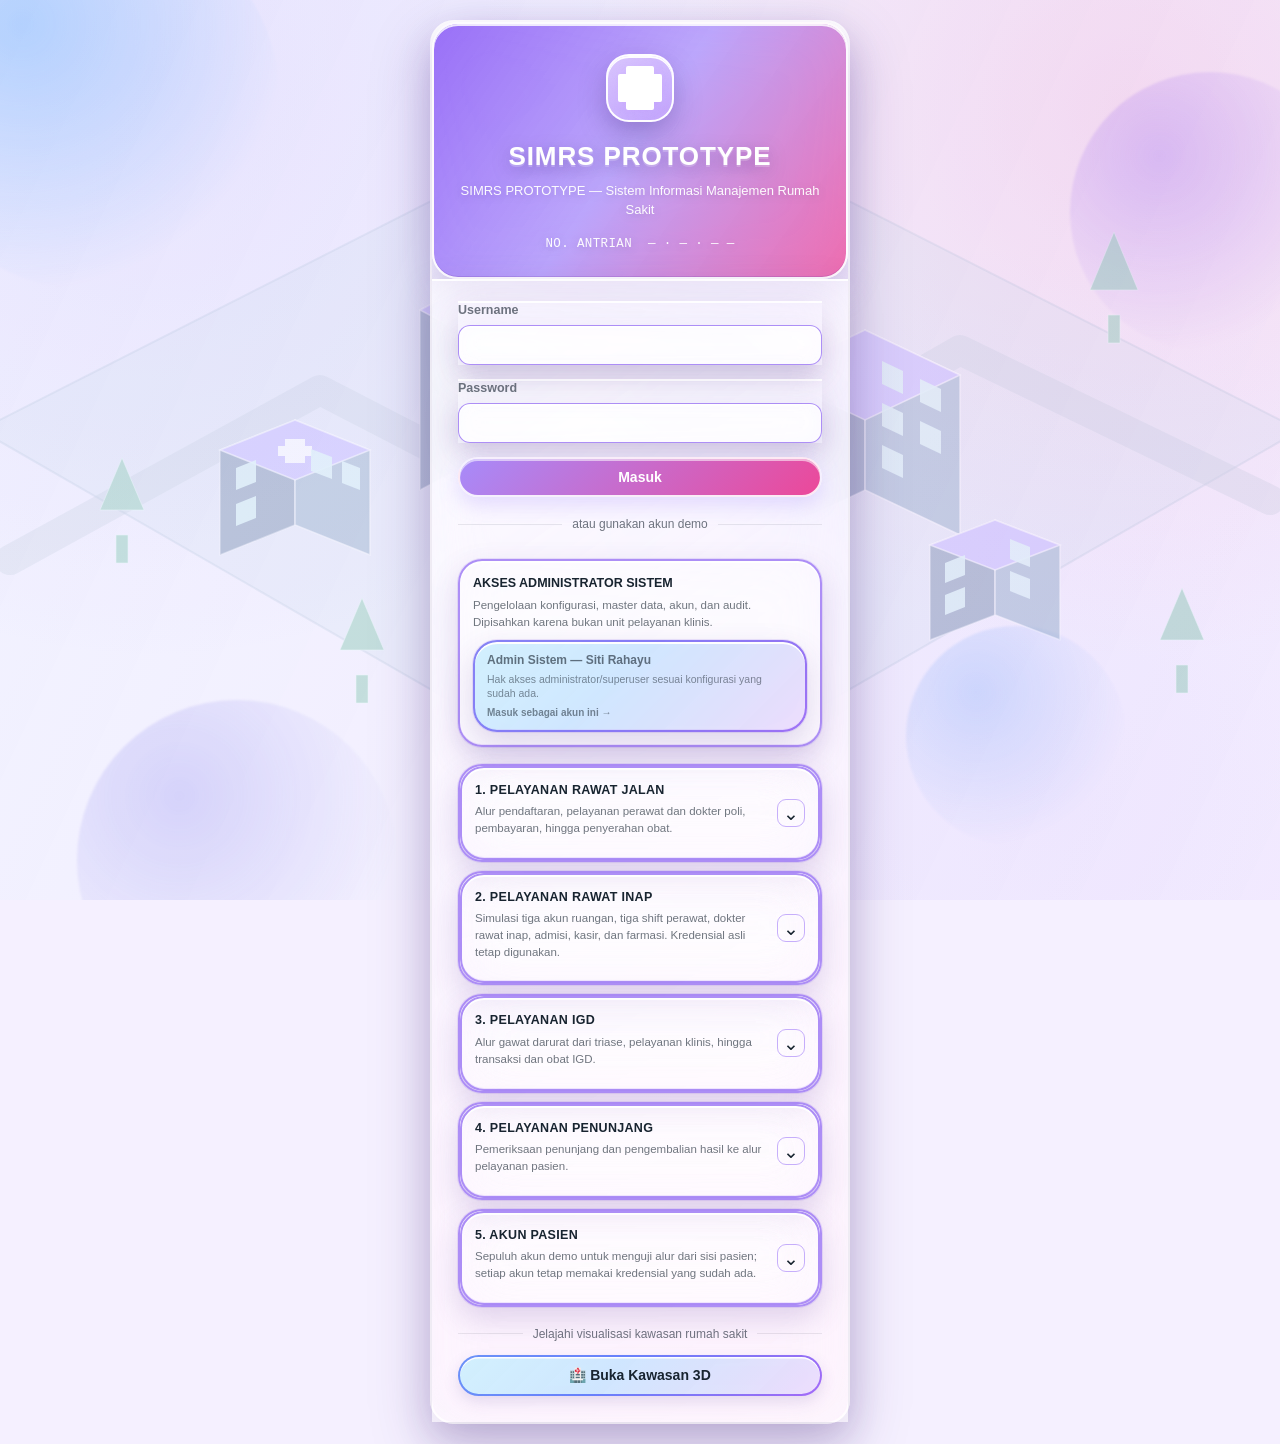
==== index.html @ 67df03e8 "Add files via upload" ====
<!DOCTYPE html>
<html lang="id">
<head>
<meta charset="UTF-8">
<meta name="viewport" content="width=device-width, initial-scale=1.0, maximum-scale=1">
<title>SIMRS PROTOTYPE</title>
<meta name="description" content="Prototype sistem informasi manajemen rumah sakit terintegrasi: pendaftaran, poli, laboratorium, farmasi, kasir, dan rekam medis dalam satu alur.">
<meta name="theme-color" content="#8B5CF6">
<meta name="application-version" content="v16.5.19">
<meta name="apple-mobile-web-app-capable" content="yes">
<meta name="apple-mobile-web-app-status-bar-style" content="default">
<meta name="apple-mobile-web-app-title" content="SIMRS PROTOTYPE">
<link rel="manifest" href="manifest.json">
<link rel="icon" href="icon-192.png?v=16.5.19" type="image/png">
<link rel="apple-touch-icon" href="apple-touch-icon.png?v=16.5.19">
<link rel="stylesheet" href="style.css?v=16.5.19">
</head>
<body>
<div class="bg-bubbles" aria-hidden="true">
  <div class="bubble bubble-1"></div>
  <div class="bubble bubble-2"></div>
  <div class="bubble bubble-3"></div>
  <div class="bubble bubble-4"></div>
  <div class="bubble bubble-5"></div>
</div>
<div id="offline-banner" class="offline-banner hidden">Anda sedang offline — data tetap tersimpan di perangkat ini dan akan terlihat kembali saat koneksi pulih.</div>
<!-- PENCARIAN KODE: KAWASAN 3D LATAR GLOBAL — bentuk konseptual, dekoratif, non-interaktif -->
<div id="simrs-campus-backdrop" aria-hidden="true">
<svg viewBox="0 0 1440 900" preserveAspectRatio="xMidYMid slice" xmlns="http://www.w3.org/2000/svg">
 <defs><linearGradient id="campusGlass" x1="0" y1="0" x2="1" y2="1"><stop stop-color="#d8f4ff"/><stop offset="1" stop-color="#a99aff"/></linearGradient></defs>
 <path class="campus-ground" d="M720 95 1380 430 720 810 60 430Z"/>
 <path class="campus-road" d="M90 560 400 390 700 545 1040 350 1350 500 M710 795 710 545 710 260"/>
 <!-- Gedung utama -->
 <g transform="translate(500 220)"><path class="campus-side" d="M0 90 170 0 170 180 0 270Z"/><path class="campus-front" d="M170 0 340 90 340 270 170 180Z"/><path class="campus-roof" d="M0 90 170 0 340 90 170 180Z"/><path fill="url(#campusGlass)" d="M145 55 195 28 240 52 190 80Z"/><path class="campus-window" d="M30 115 65 96 65 125 30 145ZM85 85 120 66 120 96 85 115ZM30 165 65 145 65 175 30 195ZM85 135 120 115 120 145 85 165Z"/><path class="campus-window" d="M205 40 235 56 235 85 205 69ZM260 70 290 86 290 115 260 99ZM205 95 235 111 235 140 205 124ZM260 125 290 141 290 170 260 154Z"/></g>
 <!-- Gedung rawat inap -->
 <g transform="translate(850 330)"><path class="campus-side" d="M0 45 95 0 95 160 0 205Z"/><path class="campus-front" d="M95 0 190 45 190 205 95 160Z"/><path class="campus-roof" d="M0 45 95 0 190 45 95 90Z"/><path class="campus-window" d="M20 58 42 47 42 70 20 81ZM20 100 42 89 42 112 20 123ZM20 142 42 131 42 154 20 165ZM112 31 133 41 133 64 112 54ZM150 49 171 59 171 82 150 72ZM112 73 133 83 133 106 112 96ZM150 91 171 101 171 124 150 114ZM112 115 133 125 133 148 112 138Z"/></g>
 <!-- Gedung IGD -->
 <g transform="translate(300 420)"><path class="campus-side" d="M0 30 75 0 75 105 0 135Z"/><path class="campus-front" d="M75 0 150 30 150 135 75 105Z"/><path class="campus-roof" d="M0 30 75 0 150 30 75 60Z"/><path fill="#fff" d="M65 19h20v24H65z M58 26h34v10H58z"/><path class="campus-window" d="M16 48 36 40 36 62 16 70ZM16 84 36 76 36 98 16 106ZM91 29 112 37 112 59 91 51ZM122 41 140 48 140 70 122 63Z"/></g>
 <!-- Klinik, penunjang dan pepohonan -->
 <g transform="translate(1010 520)"><path class="campus-side" d="M0 25 65 0 65 95 0 120Z"/><path class="campus-front" d="M65 0 130 25 130 120 65 95Z"/><path class="campus-roof" d="M0 25 65 0 130 25 65 50Z"/><path class="campus-window" d="M15 43 35 35 35 55 15 63ZM15 75 35 67 35 87 15 95ZM80 19 100 27 100 47 80 39ZM80 51 100 59 100 79 80 71Z"/></g>
 <g class="campus-tree"><path d="M180 510l22-52 22 52z M196 535h12v28h-12z M1170 290l24-58 24 58z M1188 315h12v28h-12z M420 650l22-52 22 52z M436 675h12v28h-12z M1240 640l22-52 22 52z M1256 665h12v28h-12z"/></g>
</svg></div>

<div id="app"></div>
<div id="modal-root"></div>
<div id="toast-root" class="toast-container"></div>
<div id="print-area" class="print-only"></div>
<script src="qrcode.lib.js"></script>
<script src="theme-system.js?v=16.5.19"></script>
<script src="modules/rawat-inap/core.js?v=16.5.19"></script>
<script src="modules/01-core-store-master.js?v=16.5.19"></script>
<script src="modules/02-navigation-auth-shell.js?v=16.5.19"></script>
<script src="modules/03-patient-app.js?v=16.5.19"></script>
<script src="modules/04-registration-booking.js?v=16.5.19"></script>
<script src="modules/05-outpatient.js?v=16.5.19"></script>
<script src="modules/06-diagnostics-pharmacy-cashier.js?v=16.5.19"></script>
<script src="modules/07-inpatient-medical-records.js?v=16.5.19"></script>
<script src="modules/08-queue-igd-bootstrap.js?v=16.5.19"></script>
<script>
/* PANDUAN PREVIEW LOKAL: browser sering memblokir file JavaScript eksternal dari file://.
   Jika bundle modular tidak berjalan, tampilkan petunjuk, bukan halaman kosong. */
window.addEventListener('load', function () {
  var app = document.getElementById('app');
  if (app && !app.innerHTML.trim()) {
    app.innerHTML = '<main style="max-width:640px;margin:32px auto;padding:24px;border-radius:18px;background:#fff;color:#172033;font:15px/1.6 system-ui,sans-serif;box-shadow:0 12px 40px #14213d22"><h2>SIMRS PROTOTYPE</h2><p>Browser tidak menjalankan modul JavaScript eksternal dari lokasi file lokal ini.</p><p><strong>Untuk uji cepat di Android:</strong> buka <code>preview-local.html</code> dari ZIP ini.</p><p>Untuk penggunaan modular normal, jalankan aplikasi melalui server lokal (localhost) atau hosting HTTPS.</p></main>';
  }
});
</script>
</body>
</html>
---- style.css ----
:root{
  --ink:#182430; --ink-soft:rgba(24,36,48,.62); --ink-faint:rgba(24,36,48,.14); --ink-hair:rgba(24,36,48,.09);
  --paper:#F4F7FF; --panel:#FFFFFF;
  --accent:#168BFF; --accent-2:#7C3AED;
  --clinical:#2563EB; --clinical-dark:#1D4ED8; --clinical-tint:rgba(59,130,246,.15);
  --amber:#B8722A; --amber-tint:rgba(184,114,42,.17);
  --brick:#9A3324; --brick-tint:rgba(154,51,36,.15);
  --sage:#4C7A57; --sage-tint:rgba(76,122,87,.17);
  --slate:#3A5A78; --slate-tint:rgba(58,90,120,.15);
  --plum:#6B4C6B; --plum-tint:rgba(107,76,107,.15);
  --radius-xl:28px; --radius-lg:22px; --radius:16px; --radius-sm:12px; --radius-pill:999px;
  --font-ui:'SamsungOne','SamsungOne-Regular',-apple-system,BlinkMacSystemFont,"Segoe UI",Roboto,Helvetica,Arial,sans-serif;
  --font-mono:ui-monospace,"SF Mono","Cascadia Code","Roboto Mono",Consolas,monospace;
  --sidebar-w:252px;
  --glass-bg:rgba(255,255,255,.52); --glass-bg-strong:rgba(255,255,255,.74);
  --glass-border:rgba(255,255,255,.86); --glass-border-soft:rgba(74,139,255,.22);
  --glass-blur:24px;
  --shadow-float:0 10px 34px rgba(20,32,44,.14), inset 0 1px 0 rgba(255,255,255,.55);
  --shadow-pop:0 16px 44px rgba(20,32,44,.20), inset 0 1px 0 rgba(255,255,255,.6);
}
*,*::before,*::after{box-sizing:border-box}
html,body{height:100%}
body{isolation:isolate}
body{
  margin:0;font-family:var(--font-ui);color:var(--ink);font-size:15px;line-height:1.5;-webkit-font-smoothing:antialiased;
  background-color:var(--paper);
  background-image:
    radial-gradient(circle at 12% 8%, rgba(22,139,255,.24), transparent 42%),
    radial-gradient(circle at 88% 12%, rgba(124,58,237,.19), transparent 40%),
    radial-gradient(circle at 82% 88%, rgba(139,92,246,.12), transparent 42%),
    radial-gradient(circle at 8% 92%, rgba(59,130,246,.14), transparent 42%),
    linear-gradient(160deg, #EEF5FF 0%, #F5F7FC 55%, #F6F1FC 100%);
  background-attachment:fixed;background-size:cover;
}
/* =====================================================================
   PENCARIAN KODE: KAWASAN 3D LATAR GLOBAL
   Ilustrasi isometrik ringan sebagai identitas visual di login dan aplikasi.
   Murni dekoratif: tidak mengubah state, data, navigasi, atau autentikasi.
   ===================================================================== */
#simrs-campus-backdrop{position:fixed;inset:0;z-index:0;pointer-events:none;overflow:hidden;opacity:.18;}
#simrs-campus-backdrop svg{width:100%;height:100%;display:block;}
#simrs-campus-backdrop .campus-ground{fill:#a9c8db;fill-opacity:.35;stroke:#7c9cb8;stroke-opacity:.38;stroke-width:2}
#simrs-campus-backdrop .campus-road{fill:none;stroke:#8ba3b8;stroke-width:30;stroke-linecap:round;stroke-linejoin:round;stroke-opacity:.36}
#simrs-campus-backdrop .campus-roof{fill:#a99aff;stroke:#fff;stroke-opacity:.65;stroke-width:1.5}
#simrs-campus-backdrop .campus-front{fill:#6e91b5;stroke:#fff;stroke-opacity:.65;stroke-width:1.5}
#simrs-campus-backdrop .campus-side{fill:#496a91;stroke:#fff;stroke-opacity:.45;stroke-width:1.5}
#simrs-campus-backdrop .campus-window{fill:#c7f5f3;fill-opacity:.9}
#simrs-campus-backdrop .campus-tree{fill:#68b99a;stroke:#e1fff2;stroke-opacity:.55}
.login-wrap{position:relative;isolation:isolate;z-index:1;}
#app{position:relative;z-index:1}
body:has(.login-wrap) #simrs-campus-backdrop{opacity:.48}
.login-wrap::before{content:"";position:fixed;inset:0;z-index:-1;pointer-events:none;background:linear-gradient(115deg,rgba(233,244,255,.34),rgba(246,235,255,.26));}
@media(prefers-reduced-motion:reduce){#simrs-campus-backdrop *{animation:none!important;transition:none!important}}
@media(max-width:600px){#simrs-campus-backdrop{opacity:.13}}

/* ---------- bubble kaca mengambang (dekoratif, lapisan paling belakang) ---------- */
.bg-bubbles{position:fixed;inset:0;overflow:hidden;z-index:-1;pointer-events:none}
.bubble{position:absolute;border-radius:50%;filter:blur(1px);will-change:transform}
.bubble-1{width:380px;height:380px;left:-100px;top:-90px;
  background:radial-gradient(circle at 32% 30%, rgba(22,139,255,.38), rgba(22,139,255,0) 72%);
  animation:floatBubble 22s ease-in-out infinite}
.bubble-2{width:280px;height:280px;right:-70px;top:8%;
  background:radial-gradient(circle at 32% 30%, rgba(184,114,42,.42), rgba(184,114,42,0) 72%);
  animation:floatBubble 27s ease-in-out infinite;animation-delay:-4s}
.bubble-3{width:320px;height:320px;left:6%;bottom:-120px;
  background:radial-gradient(circle at 32% 30%, rgba(58,90,120,.4), rgba(58,90,120,0) 72%);
  animation:floatBubble 20s ease-in-out infinite;animation-delay:-11s}
.bubble-4{width:220px;height:220px;right:12%;bottom:6%;
  background:radial-gradient(circle at 32% 30%, rgba(124,58,237,.24), rgba(124,58,237,0) 72%);
  animation:floatBubble 25s ease-in-out infinite;animation-delay:-16s}
.bubble-5{width:190px;height:190px;left:48%;top:36%;
  background:radial-gradient(circle at 32% 30%, rgba(107,76,107,.32), rgba(107,76,107,0) 72%);
  animation:floatBubble 30s ease-in-out infinite;animation-delay:-7s}
@keyframes floatBubble{
  0%,100%{transform:translate(0,0) scale(1)}
  33%{transform:translate(22px,-26px) scale(1.06)}
  66%{transform:translate(-16px,18px) scale(.96)}
}
@media (prefers-reduced-motion: reduce){ .bubble{animation:none} }
@media (max-width:600px){
  .bubble-1{width:260px;height:260px} .bubble-2{width:190px;height:190px}
  .bubble-3{width:220px;height:220px} .bubble-4{width:150px;height:150px} .bubble-5{width:130px;height:130px}
}
.hidden{display:none !important}
h1,h2,h3{margin:0;font-weight:800;letter-spacing:-.02em}
h1{font-size:20px} h2{font-size:16.5px;font-weight:700} h3{font-size:14px;font-weight:700}
p{margin:0 0 8px}
a{color:var(--accent);text-decoration:none}
button{font-family:inherit}
::selection{background:var(--clinical-tint)}
.mono{font-family:var(--font-mono)}
.hint{font-size:12px;color:var(--ink-soft);margin-top:4px}

/* ---------- glass helper (used by panels, sidebar, topbar, sheets…) ---------- */
.panel,.sidebar,.topbar,.stat,.queue-board-item,.login-panel,.modal,.bottom-tabbar,.bottom-sheet,.ticket,.queue-list-item{
  background:var(--glass-bg);
  -webkit-backdrop-filter:blur(var(--glass-blur)) saturate(170%);
  backdrop-filter:blur(var(--glass-blur)) saturate(170%);
  border:1px solid var(--glass-border);
}

/* ---------- buttons ---------- */
.btn{display:inline-flex;align-items:center;justify-content:center;gap:7px;border-radius:var(--radius-pill);border:1px solid transparent;
  padding:10px 18px;font-size:14px;font-weight:700;cursor:pointer;transition:transform .1s,background .12s,border-color .12s;white-space:nowrap;line-height:1.2}
.btn:active{transform:scale(.97)}
.btn-primary{background:var(--accent);color:#fff;box-shadow:0 4px 14px rgba(14,92,86,.32),inset 0 1px 0 rgba(255,255,255,.35)}
.btn-primary:hover{background:var(--clinical-dark)}
.btn-outline{background:var(--glass-bg);backdrop-filter:blur(14px);-webkit-backdrop-filter:blur(14px);border-color:var(--glass-border);color:var(--ink);box-shadow:inset 0 1px 0 rgba(255,255,255,.4)}
.btn-outline:hover{border-color:rgba(14,92,86,.4)}
.btn-ghost{background:transparent;color:var(--ink-soft);border:none}
.btn-ghost:hover{background:rgba(24,36,48,.06);color:var(--ink)}
.btn-danger{background:var(--brick);color:#fff;box-shadow:0 4px 14px rgba(154,51,36,.3),inset 0 1px 0 rgba(255,255,255,.3)}
.btn-danger:hover{background:#7d2a1d}
.btn-success{background:var(--sage);color:#fff;box-shadow:0 4px 14px rgba(76,122,87,.3),inset 0 1px 0 rgba(255,255,255,.3)}
.btn-success:hover{background:#3d6547}
.btn-sm{padding:7px 13px;font-size:13px}
.btn-block{width:100%}
.btn[disabled]{opacity:.45;cursor:not-allowed}
.btn-icon{width:36px;height:36px;padding:0;flex:none;border-radius:50%}

/* ---------- forms ---------- */
.field{margin-bottom:14px}
.field label{display:block;font-size:12.5px;font-weight:700;color:var(--ink-soft);margin-bottom:5px}
input,select,textarea{
  width:100%;padding:11px 13px;border:1px solid var(--glass-border-soft);border-radius:var(--radius-sm);
  background:rgba(255,255,255,.72);backdrop-filter:blur(10px);-webkit-backdrop-filter:blur(10px);
  color:var(--ink);font-size:14.5px;font-family:inherit}
input:focus,select:focus,textarea:focus{outline:2px solid var(--accent);outline-offset:1px;border-color:var(--accent);background:rgba(255,255,255,.92)}
textarea{resize:vertical;min-height:64px}
.field-row{display:grid;grid-template-columns:1fr 1fr;gap:12px}
.field-row3{display:grid;grid-template-columns:1fr 1fr 1fr;gap:12px}
.checkbox-row{display:flex;align-items:center;gap:8px;font-size:14px}
.checkbox-row input{width:17px;height:17px;flex:none}
@media(max-width:600px){.field-row,.field-row3{grid-template-columns:1fr}}

/* ---------- app shell ---------- */
.app-shell{display:flex;min-height:100vh}
.sidebar{width:var(--sidebar-w);flex:none;color:var(--ink);display:flex;flex-direction:column;position:fixed;top:14px;left:14px;bottom:14px;z-index:40;
  border-radius:var(--radius-xl);box-shadow:var(--shadow-float);overflow:hidden}
.brand{display:flex;align-items:center;gap:10px;padding:18px 16px;border-bottom:1px solid var(--ink-hair)}
.brand-mark{width:34px;height:34px;border-radius:11px;background:linear-gradient(150deg,var(--accent),var(--accent-2));position:relative;flex:none;box-shadow:inset 0 1px 0 rgba(255,255,255,.5),0 3px 8px rgba(14,92,86,.35)}
.brand-mark::before,.brand-mark::after{content:"";position:absolute;background:#fff;border-radius:2px}
.brand-mark::before{left:15px;right:15px;top:8px;bottom:8px}
.brand-mark::after{top:15px;bottom:15px;left:8px;right:8px}
.brand-text .t1{font-size:14px;font-weight:800;line-height:1.15;color:var(--ink)}
.brand-text .t2{font-size:11px;color:var(--ink-soft)}
.nav{flex:1;overflow-y:auto;padding:10px 10px}
.nav-item{display:flex;align-items:center;gap:11px;padding:11px 13px;border-radius:var(--radius-pill);color:var(--ink-soft);
  font-size:14px;font-weight:700;cursor:pointer;margin-bottom:3px;border:none;background:none;width:100%;text-align:left}
.nav-item .ic{width:20px;text-align:center;flex:none;font-size:16px}
.nav-item:hover{background:rgba(24,36,48,.06);color:var(--ink)}
.nav-item.active{background:var(--accent);color:#fff;box-shadow:0 4px 14px rgba(14,92,86,.35),inset 0 1px 0 rgba(255,255,255,.3)}
.sidebar-user{padding:14px 16px;border-top:1px solid var(--ink-hair)}
.sidebar-user .name{font-size:13.5px;font-weight:800;color:var(--ink)}
.sidebar-user .role{font-size:11.5px;color:var(--ink-soft);margin-bottom:10px}

.main-area{flex:1;margin-left:calc(var(--sidebar-w) + 28px);display:flex;flex-direction:column;min-width:0;padding-right:14px}
.topbar{display:flex;align-items:center;justify-content:space-between;gap:12px;padding:14px 20px;margin:14px 0 18px;
  border-radius:var(--radius-xl);box-shadow:var(--shadow-float);position:sticky;top:14px;z-index:20}
.topbar-right{display:flex;align-items:center;gap:10px}
.avatar-btn{width:38px;height:38px;border-radius:50%;background:linear-gradient(150deg,var(--accent),var(--accent-2));color:#fff;
  border:1px solid rgba(255,255,255,.5);font-weight:800;font-size:15px;cursor:pointer;box-shadow:0 4px 12px rgba(14,92,86,.3),inset 0 1px 0 rgba(255,255,255,.4)}
.content{padding:0 6px 32px;flex:1}
.page-head{display:flex;align-items:flex-start;justify-content:space-between;gap:12px;margin-bottom:18px;flex-wrap:wrap}

/* ---------- panels / tables ---------- */
.panel{border-radius:var(--radius-xl);margin-bottom:18px;box-shadow:var(--shadow-float)}
.panel-head{display:flex;align-items:center;justify-content:space-between;gap:10px;padding:15px 18px;border-bottom:1px solid var(--ink-hair);flex-wrap:wrap}
.panel-head h2{display:flex;align-items:center;gap:8px}
.panel-body{padding:18px}
.grid{display:grid;gap:14px}
.grid-4{grid-template-columns:repeat(4,1fr)}
.grid-3{grid-template-columns:repeat(3,1fr)}
.grid-2{grid-template-columns:repeat(2,1fr)}
@media(max-width:960px){.grid-4{grid-template-columns:repeat(2,1fr)}.grid-3{grid-template-columns:repeat(2,1fr)}}
@media(max-width:600px){.grid-4,.grid-3,.grid-2{grid-template-columns:1fr}}

.stat{border-radius:var(--radius-lg);padding:16px 17px;box-shadow:var(--shadow-float)}
.stat .lbl{font-size:12.5px;color:var(--ink-soft);font-weight:700;margin-bottom:6px}
.stat .val{font-family:var(--font-mono);font-size:27px;font-weight:700;letter-spacing:-.02em}
.stat .sub{font-size:12px;color:var(--ink-soft);margin-top:3px}

.table-wrap{overflow-x:auto}
table{width:100%;border-collapse:collapse;font-size:14px}
th{text-align:left;font-size:11.5px;color:var(--ink-soft);font-weight:800;padding:10px 12px;border-bottom:1px solid var(--ink-faint);white-space:nowrap}
td{padding:12px;border-bottom:1px solid var(--ink-hair);vertical-align:middle}
tr:last-child td{border-bottom:none}
.tr-click{cursor:pointer}
.tr-click:hover{background:rgba(14,92,86,.08)}

/* ---------- badges / tags ---------- */
.badge{display:inline-flex;align-items:center;gap:5px;padding:5px 12px;border-radius:var(--radius-pill);font-size:12px;font-weight:800;white-space:nowrap;border:1px solid rgba(255,255,255,.5)}
.badge::before{content:"";width:6px;height:6px;border-radius:50%;background:currentColor}
.badge-amber{background:var(--amber-tint);color:var(--amber)}
.badge-clinical{background:var(--clinical-tint);color:var(--clinical)}
.badge-brick{background:var(--brick-tint);color:var(--brick)}
.badge-sage{background:var(--sage-tint);color:var(--sage)}
.badge-slate{background:var(--slate-tint);color:var(--slate)}
.badge-plum{background:var(--plum-tint);color:var(--plum)}
.poli-tag{display:inline-flex;align-items:center;gap:6px;font-size:13px;font-weight:700}
.poli-dot{width:8px;height:8px;border-radius:50%;flex:none}

/* ---------- tabs ---------- */
.tabs{display:flex;gap:4px;margin-bottom:16px;overflow-x:auto;background:var(--glass-bg);backdrop-filter:blur(var(--glass-blur));-webkit-backdrop-filter:blur(var(--glass-blur));
  border:1px solid var(--glass-border);border-radius:var(--radius-pill);padding:5px;box-shadow:var(--shadow-float);width:fit-content;max-width:100%}
.tab{padding:9px 16px;font-size:13.5px;font-weight:700;color:var(--ink-soft);background:none;border:none;cursor:pointer;white-space:nowrap;border-radius:var(--radius-pill)}
.tab.active{color:#fff;background:var(--accent);box-shadow:0 3px 10px rgba(14,92,86,.3)}

/* ---------- queue ticket / hero numbers ---------- */
.ticket{background:linear-gradient(150deg,var(--clinical-dark),var(--accent));color:#fff;border-radius:var(--radius-xl);padding:26px;text-align:center;
  box-shadow:var(--shadow-pop);border:1px solid rgba(255,255,255,.25)}
.ticket .lbl{font-size:12.5px;color:rgba(255,255,255,.7);font-weight:700;margin-bottom:8px;letter-spacing:.02em}
.ticket .num{font-family:var(--font-mono);font-size:54px;font-weight:700;letter-spacing:.02em;line-height:1}
.ticket .meta{margin-top:10px;font-size:13.5px;color:rgba(255,255,255,.88)}
.queue-board-item{border-radius:var(--radius-lg);padding:16px;box-shadow:var(--shadow-float)}
.queue-board-item .num{font-family:var(--font-mono);font-size:36px;font-weight:700}
.queue-board-item.calling{border-color:rgba(184,114,42,.5);background:var(--amber-tint)}

/* ---------- alerts / empty ---------- */
.alert{display:flex;gap:10px;padding:13px 15px;border-radius:var(--radius);font-size:13.5px;margin-bottom:14px;border:1px solid transparent}
.alert-info{background:var(--slate-tint);color:var(--slate);border-color:rgba(58,90,120,.25)}
.alert-warning{background:var(--amber-tint);color:var(--amber);border-color:rgba(184,114,42,.3)}
.alert-danger{background:var(--brick-tint);color:var(--brick);border-color:rgba(154,51,36,.3)}
.empty{text-align:center;padding:38px 20px;color:var(--ink-soft)}
.empty .big{font-size:28px;margin-bottom:8px}
.allergy-flag{display:inline-flex;align-items:center;gap:6px;background:var(--brick-tint);color:var(--brick);padding:7px 13px;border-radius:var(--radius-pill);font-size:13px;font-weight:800;margin-bottom:12px;border:1px solid rgba(154,51,36,.2)}

/* ---------- search ---------- */
.search-row{display:flex;gap:10px;margin-bottom:14px}
.search-row input{flex:1}

/* ---------- modal / bottom sheet / toast ---------- */
.modal-overlay{position:fixed;inset:0;background:rgba(15,20,25,.4);display:flex;align-items:center;justify-content:center;z-index:100;padding:16px}
.modal{border-radius:var(--radius-xl);max-width:520px;width:100%;max-height:88vh;overflow-y:auto;box-shadow:var(--shadow-pop)}
.modal-head{display:flex;align-items:center;justify-content:space-between;padding:17px 19px;border-bottom:1px solid var(--ink-hair)}
.modal-body{padding:19px}

.sheet-overlay{position:fixed;inset:0;background:rgba(15,20,25,.38);z-index:100;display:flex;align-items:flex-end;justify-content:center}
.bottom-sheet{background:var(--glass-bg-strong);width:100%;max-width:480px;border-radius:26px 26px 0 0;padding:10px 16px 26px;box-shadow:0 -14px 40px rgba(20,32,44,.22),inset 0 1px 0 rgba(255,255,255,.55);border-bottom:none}
.sheet-handle{width:36px;height:4px;background:var(--ink-faint);border-radius:99px;margin:6px auto 16px}
.sheet-item{display:flex;align-items:center;gap:13px;width:100%;text-align:left;padding:14px 12px;border:none;background:none;font-size:15px;font-weight:700;color:var(--ink);border-radius:16px}
.sheet-item .ic{width:22px;text-align:center;font-size:17px}
.sheet-item:active,.sheet-item:hover{background:rgba(14,92,86,.08)}

.toast-container{position:fixed;bottom:100px;right:18px;z-index:200;display:flex;flex-direction:column;gap:8px}
.toast{background:rgba(24,36,48,.9);backdrop-filter:blur(16px);-webkit-backdrop-filter:blur(16px);color:#fff;padding:12px 18px;border-radius:var(--radius-pill);font-size:13.5px;box-shadow:0 8px 24px rgba(0,0,0,.25);animation:toastin .15s ease-out;max-width:320px}
.toast.success{background:rgba(76,122,87,.92)}
.toast.danger{background:rgba(154,51,36,.92)}
.toast.warning{background:rgba(184,114,42,.92)}
@keyframes toastin{from{opacity:0;transform:translateY(6px)}to{opacity:1;transform:translateY(0)}}

/* ---------- login ---------- */
.login-wrap{min-height:100vh;display:flex;align-items:center;justify-content:center;padding:20px}
.login-panel{border-radius:var(--radius-xl);max-width:420px;width:100%;overflow:hidden;box-shadow:var(--shadow-pop)}
.login-hero{background:linear-gradient(150deg,var(--accent),var(--clinical-dark));color:#fff;padding:28px 26px 22px;border-bottom:1px solid rgba(255,255,255,.2)}
.login-emblem{width:42px;height:42px;border-radius:13px;background:rgba(255,255,255,.18);border:1px solid rgba(255,255,255,.4);position:relative;margin-bottom:14px;backdrop-filter:blur(6px)}
.login-emblem::before,.login-emblem::after{content:"";position:absolute;background:#fff;border-radius:2px}
.login-emblem::before{left:18px;right:18px;top:10px;bottom:10px}
.login-emblem::after{top:18px;bottom:18px;left:10px;right:10px}
.login-hero h1{font-size:19px}
.login-hero .sub{font-size:13px;color:rgba(255,255,255,.78);margin-top:3px}
.login-hero .ticket-hint{font-family:var(--font-mono);font-size:12.5px;color:rgba(255,255,255,.55);margin-top:18px;letter-spacing:.03em}
.login-body{padding:22px 26px 26px}
.login-divider{display:flex;align-items:center;gap:10px;margin:18px 0 12px;color:var(--ink-soft);font-size:12px}
.login-divider::before,.login-divider::after{content:"";flex:1;height:1px;background:var(--ink-hair)}
.chip-row{display:flex;flex-wrap:wrap;gap:7px}
.chip{border:1px solid var(--glass-border-soft);background:rgba(255,255,255,.55);backdrop-filter:blur(10px);-webkit-backdrop-filter:blur(10px);border-radius:var(--radius-pill);padding:7px 14px;font-size:12.5px;font-weight:700;cursor:pointer;color:var(--ink-soft)}
.chip:hover{border-color:var(--accent);color:var(--accent)}
.login-error{background:var(--brick-tint);color:var(--brick);padding:10px 13px;border-radius:var(--radius);font-size:13px;margin-bottom:14px;border:1px solid rgba(154,51,36,.25)}

/* ---------- offline banner / patient history ---------- */
.offline-banner{background:var(--amber);color:#fff;text-align:center;font-size:13px;font-weight:700;padding:8px;position:sticky;top:0;z-index:50}
.history-item{border-left:3px solid var(--accent);padding:10px 0 10px 14px;margin-bottom:10px}
.history-item .when{font-size:12px;color:var(--ink-soft);font-family:var(--font-mono)}

/* ---------- split layout (poli / farmasi / kasir style pages) ---------- */
.split-2{display:grid;grid-template-columns:340px 1fr;align-items:start;gap:14px}
@media(max-width:880px){.split-2{grid-template-columns:1fr}}
.queue-list-item{display:flex;align-items:center;justify-content:space-between;gap:8px;padding:12px 13px;border-radius:var(--radius-lg);margin-bottom:9px;cursor:pointer;box-shadow:var(--shadow-float)}
.queue-list-item:hover{border-color:rgba(14,92,86,.4)}
.queue-list-item.active{border-color:var(--accent);background:var(--clinical-tint)}
.queue-list-item.urgent{border-color:var(--brick);background:var(--brick-tint)}
.queue-list-item .flag-btn{background:none;border:none;cursor:pointer;font-size:15px;padding:4px;flex:none;opacity:.55}
.queue-list-item .flag-btn.on{opacity:1}

/* ---------- Beranda: kartu aksi cepat ---------- */
.hello-bar{display:flex;align-items:center;justify-content:space-between;flex-wrap:wrap;gap:10px;margin-bottom:16px}
.hello-bar h1{font-size:19px}
.action-grid{display:grid;grid-template-columns:repeat(auto-fill,minmax(136px,1fr));gap:12px;margin-bottom:18px}
.action-card{display:flex;flex-direction:column;align-items:center;gap:8px;padding:20px 12px;border-radius:var(--radius-lg);
  cursor:pointer;text-align:center;box-shadow:var(--shadow-float);border:1px solid var(--glass-border);background:var(--glass-bg);
  -webkit-backdrop-filter:blur(var(--glass-blur));backdrop-filter:blur(var(--glass-blur))}
.action-card:active{transform:scale(.96)}
.action-card .ic{font-size:27px}
.action-card .lbl{font-size:13px;font-weight:800;color:var(--ink);line-height:1.25}
.queue-list-item .no{font-family:var(--font-mono);font-weight:700;font-size:15px}
.queue-list-item .nm{font-size:12.5px;color:var(--ink-soft)}
.resep-row{display:grid;grid-template-columns:1fr 70px 1fr auto;gap:8px;margin-bottom:8px;align-items:center}
@media(max-width:600px){.resep-row{grid-template-columns:1fr}}

/* ---------- bottom tab bar (mobile) ---------- */
.bottom-tabbar{display:none;position:fixed;left:50%;bottom:16px;transform:translateX(-50%);z-index:45;
  border-radius:var(--radius-pill);box-shadow:var(--shadow-pop);padding:6px;gap:2px;max-width:calc(100% - 24px)}
.tab-item{display:flex;flex-direction:column;align-items:center;justify-content:center;gap:2px;border:none;background:none;
  padding:9px 15px;border-radius:var(--radius-pill);color:var(--ink-soft);font-size:10.5px;font-weight:800;min-width:58px}
.tab-item .ic{font-size:18px;line-height:1}
.tab-item.active{background:var(--accent);color:#fff;box-shadow:0 4px 12px rgba(14,92,86,.35)}

/* ---------- kiosk / cek antrian ---------- */
.kiosk-grid{display:grid;grid-template-columns:repeat(auto-fill,minmax(220px,1fr));gap:14px}
body.kiosk-on .sidebar,body.kiosk-on .topbar,body.kiosk-on .bottom-tabbar{display:none}
body.kiosk-on .main-area{margin-left:0;padding-right:0}
body.kiosk-on .content{max-width:1100px;margin:0 auto;padding-top:32px}

/* ---------- responsive shell ---------- */
@media(max-width:880px){
  .sidebar{display:none}
  .main-area{margin-left:0;padding-right:0}
  .topbar{margin:14px}
  .content{padding:0 14px 116px}
  .bottom-tabbar{display:flex}
}
@media(max-width:600px){
  .ticket .num{font-size:42px}
}


/* ---------- tiket rawat jalan compact ---------- */
.ticket-modal-compact{padding:10px 16px 10px}
.ticket-modal-compact .patient-ticket{max-width:390px;margin:0 auto;padding:8px 10px 7px;border-radius:18px}
.ticket-modal-compact .patient-ticket strong{font-size:32px;margin:3px}
.ticket-modal-compact .patient-ticket b{font-size:13px;line-height:1.25}
.ticket-modal-compact .patient-ticket small{font-size:10.5px;line-height:1.35}
.ticket-doctor{margin-top:5px!important}
.ticket-arrival{max-width:300px;margin:5px auto 0;padding:5px 8px;border-radius:13px;background:rgba(58,90,120,.08);border:1px solid rgba(58,90,120,.16);text-align:center}
.ticket-arrival span{font-size:9.5px!important;font-weight:800;color:var(--ink-soft);text-transform:uppercase;letter-spacing:.06em}
.ticket-arrival strong{display:block;font:900 18px/1.05 var(--font-mono);margin:1px 0!important;color:var(--ink)}
.ticket-arrival small{display:block;margin-top:2px!important;color:var(--ink-soft)}
.ticket-qr{display:flex;justify-content:center;margin:4px auto 2px}
.ticket-qr svg{display:block;width:110px;height:110px;max-width:110px}
.ticket-code{display:block!important;font-size:10px!important;margin-top:2px!important}
.ticket-modal-compact .badge{display:inline-flex;margin-top:3px;font-size:9px}
.ticket-note{text-align:center;margin:4px auto 0;max-width:390px;font-size:11px;color:var(--ink-soft)}
.ticket-rule-hint{max-width:390px;margin:4px auto 0;padding:8px 10px;border-radius:12px;background:rgba(255,255,255,.35);border:1px solid var(--ink-hair);font-size:10px;line-height:1.4;color:var(--ink-soft);text-align:center}
.ticket-compact{max-width:420px;margin-left:auto;margin-right:auto;padding:16px!important}
.ticket-compact .num{font-size:44px}
.ticket-compact .ticket-arrival{background:rgba(255,255,255,.12);border-color:rgba(255,255,255,.22);color:#fff}
.ticket-compact .ticket-arrival span,.ticket-compact .ticket-arrival small{color:rgba(255,255,255,.72)}
.ticket-compact .ticket-arrival strong{color:#fff}
@media(max-width:520px){
  .ticket-modal-compact{padding:8px 10px 8px}
  .ticket-modal-compact .patient-ticket{padding:12px 10px}
  .ticket-modal-compact .patient-ticket strong{font-size:32px}
  .ticket-qr svg{width:132px;height:132px;max-width:132px}
  .ticket-arrival{max-width:280px}
}

/* ---------- print ---------- */
.print-only{display:none}
@media print{
  body{background:#fff}
  body *{visibility:hidden}
  #print-area,#print-area *{visibility:visible}
  #print-area{position:absolute;top:0;left:0;width:100%;display:block;padding:20px}
}

/* =========================================================
   SIMRS OPS COMMAND CENTER — tambahan UI glass tanpa mengubah
   identitas glassmorphism utama.
   ========================================================= */
.ops-hero{display:flex;align-items:flex-start;justify-content:space-between;gap:16px;padding:20px 22px;margin-bottom:16px;border-radius:var(--radius-xl);background:linear-gradient(135deg,rgba(255,255,255,.62),rgba(255,255,255,.36));border:1px solid var(--glass-border);box-shadow:var(--shadow-float);backdrop-filter:blur(24px) saturate(170%);-webkit-backdrop-filter:blur(24px) saturate(170%)}
.ops-eyebrow{font-size:10px;letter-spacing:.14em;font-weight:900;color:var(--accent);margin-bottom:3px}
.ops-hero h2{font-size:23px}.ops-hero p{margin:4px 0 0;color:var(--ink-soft);font-size:12.5px}.ops-hero-actions{display:flex;gap:8px;flex-wrap:wrap}
.ops-kpi-grid{display:grid;grid-template-columns:repeat(4,minmax(0,1fr));gap:12px;margin-bottom:16px}
.ops-kpi{display:flex;align-items:center;gap:11px;padding:15px;border-radius:20px;background:var(--glass-bg);border:1px solid var(--glass-border);box-shadow:var(--shadow-float);backdrop-filter:blur(20px) saturate(160%);-webkit-backdrop-filter:blur(20px) saturate(160%)}
.ops-kpi.hot{border-color:rgba(154,51,36,.35);box-shadow:0 8px 28px rgba(154,51,36,.12),inset 0 1px 0 rgba(255,255,255,.55)}
.ops-kpi-icon{width:40px;height:40px;border-radius:14px;display:grid;place-items:center;background:rgba(255,255,255,.56);font-size:20px;flex:none}
.ops-kpi-label{font-size:11px;color:var(--ink-soft);font-weight:700}.ops-kpi-value{font-size:19px;font-weight:900;letter-spacing:-.02em;line-height:1.2}.ops-kpi-sub{font-size:10.5px;color:var(--ink-soft);margin-top:2px}
.ops-grid-main{display:grid;grid-template-columns:minmax(0,1.5fr) minmax(300px,.9fr);gap:16px;margin-bottom:16px}
.ops-panel{overflow:hidden}.ops-panel .panel-head{align-items:flex-start}
.ops-queue-grid{display:grid;grid-template-columns:repeat(2,minmax(0,1fr));gap:10px}
.ops-queue-card{padding:14px;border-radius:18px;background:rgba(255,255,255,.36);border:1px solid var(--glass-border-soft)}
.ops-queue-head{display:flex;justify-content:space-between;gap:8px;align-items:flex-start;margin-bottom:10px}.ops-queue-code{font-family:var(--font-mono);font-weight:900;font-size:18px;color:var(--accent)}
.ops-queue-row{display:flex;justify-content:space-between;font-size:12px;color:var(--ink-soft);padding:4px 0}.ops-queue-row strong{color:var(--ink)}
.ops-queue-progress{height:5px;border-radius:99px;background:rgba(24,36,48,.08);overflow:hidden;margin:8px 0}.ops-queue-progress span{display:block;height:100%;background:var(--accent);border-radius:99px}
.ops-queue-foot{display:flex;justify-content:space-between;font-size:10.5px;color:var(--ink-soft)}
.ops-status{font-size:10.5px;font-weight:800;color:var(--ink-soft)}.ops-status.ok{color:var(--sage)}.ops-status.warn{color:var(--amber)}.ops-status.bad{color:var(--brick)}
.ops-alert{display:flex;gap:10px;padding:11px;border-radius:14px;margin-bottom:8px;border:1px solid var(--glass-border-soft);font-size:12px}.ops-alert:last-child{margin-bottom:0}.ops-alert-icon{font-size:18px}.ops-alert.warning{background:rgba(184,114,42,.08)}.ops-alert.danger{background:rgba(154,51,36,.08)}.ops-alert strong{display:block;margin-bottom:2px}.ops-alert div div{color:var(--ink-soft)}
.ops-empty{padding:20px;text-align:center;color:var(--ink-soft);font-size:12.5px}
.ops-doctor-table{display:flex;flex-direction:column;gap:7px}.ops-doctor-row{display:grid;grid-template-columns:1.25fr .85fr 1fr .8fr;align-items:center;gap:10px;padding:10px;border-radius:14px;background:rgba(255,255,255,.32)}.ops-capacity span{font:700 11px var(--font-mono);color:var(--ink-soft)}.ops-capacity-bar{height:5px;background:rgba(24,36,48,.08);border-radius:99px;margin-top:5px;overflow:hidden}.ops-capacity-bar i{display:block;height:100%;background:var(--accent);border-radius:99px}.ops-wait{text-align:right;font-size:11px;color:var(--ink-soft)}
.bed-summary{display:grid;grid-template-columns:repeat(3,1fr);gap:8px;margin-bottom:12px}.bed-summary>div{display:flex;flex-direction:column;align-items:center;padding:10px;border-radius:14px;background:rgba(255,255,255,.34)}.bed-summary span:last-child{font-size:10.5px;color:var(--ink-soft)}.bed-number{font-size:23px;font-weight:900}.bed-number.available{color:var(--sage)}.bed-number.occupied{color:var(--amber)}.bed-number.total{color:var(--accent)}
.ops-ward-row,.ops-stock-row{display:flex;justify-content:space-between;padding:9px 0;border-bottom:1px solid var(--ink-hair);font-size:12px}.ops-ward-row:last-child,.ops-stock-row:last-child{border-bottom:0}.ops-stock-row strong{color:var(--brick)}
.flow-status-grid{display:grid;grid-template-columns:repeat(5,1fr);gap:8px}.flow-status{padding:12px;border-radius:15px;background:rgba(255,255,255,.36);display:flex;flex-direction:column;gap:3px}.flow-status span{font-size:9.5px;font-weight:800;color:var(--ink-soft)}.flow-status strong{font-size:20px}.flow-status.amber{border-left:3px solid var(--amber)}.flow-status.sage{border-left:3px solid var(--sage)}.flow-status.clinical{border-left:3px solid var(--clinical)}.flow-status.slate{border-left:3px solid var(--slate)}
.ops-audit-row{display:grid;grid-template-columns:58px 150px 1fr;gap:10px;padding:8px 0;border-bottom:1px solid var(--ink-hair);font-size:11.5px}.ops-audit-row:last-child{border-bottom:0}.ops-audit-row span:last-child{color:var(--ink-soft)}
.ops-notif-btn{position:relative}.ops-notif-btn span{position:absolute;right:-3px;top:-4px;min-width:16px;height:16px;padding:0 4px;border-radius:99px;background:var(--brick);color:#fff;font:800 9px/16px var(--font-mono)}
.notification-item{display:flex;gap:10px;padding:11px 6px;border-bottom:1px solid var(--ink-hair);font-size:12px}.notification-item.unread{background:rgba(14,92,86,.05);border-radius:12px}.notification-icon{font-size:18px}.notification-item strong{display:block}.notification-item div div{color:var(--ink-soft)}.notification-item span{display:block;margin-top:3px;color:var(--ink-soft);font-size:10px}
.booking-state-label{font-size:9px;font-weight:800;color:var(--ink-soft);margin-top:2px}.facility-tree{display:flex;flex-direction:column;gap:7px}.facility-node{display:grid;grid-template-columns:110px 1fr auto;gap:10px;align-items:center;padding:10px 12px;border-radius:14px;background:rgba(255,255,255,.35);border:1px solid var(--glass-border-soft)}.facility-type{font-size:10px;font-weight:800;color:var(--accent)}.rbac-table th,.rbac-table td{text-align:center;white-space:nowrap}.rbac-table th:first-child,.rbac-table td:first-child{text-align:left}.rbac-module{font-weight:700}
@media(max-width:1100px){.ops-kpi-grid{grid-template-columns:repeat(2,1fr)}.ops-grid-main{grid-template-columns:1fr}.ops-doctor-row{grid-template-columns:1fr 1fr}.ops-wait{text-align:left}}
@media(max-width:700px){.ops-hero{flex-direction:column}.ops-kpi-grid{grid-template-columns:1fr 1fr}.ops-queue-grid{grid-template-columns:1fr}.flow-status-grid{grid-template-columns:repeat(2,1fr)}.ops-audit-row{grid-template-columns:48px 1fr}.ops-audit-row span:last-child{grid-column:2}.facility-node{grid-template-columns:1fr}.ops-doctor-row{grid-template-columns:1fr}.ops-wait{text-align:left}}


/* ---------- SIMRS PROTOTYPE operational dashboard ---------- */
.ops-clinic-table table{min-width:980px}.ops-clinic-table th,.ops-clinic-table td{vertical-align:middle}.ops-clinic-table .hint{font-size:9.5px;margin-top:2px}.pharmacy-sla{display:inline-flex;padding:4px 7px;border-radius:9px;background:rgba(14,92,86,.08);font:800 10px var(--font-mono)}.pharmacy-sla.over{background:rgba(154,51,36,.10);color:var(--brick)}.pharmacy-monitor-grid{display:grid;grid-template-columns:repeat(4,1fr);gap:10px}.pharmacy-monitor{padding:13px;border-radius:16px;background:rgba(255,255,255,.34);border:1px solid var(--glass-border-soft)}.pharmacy-monitor span,.pharmacy-monitor small{display:block;color:var(--ink-soft);font-size:10.5px}.pharmacy-monitor strong{display:block;font-size:24px;margin:3px 0}.pharmacy-monitor.danger{border-color:rgba(154,51,36,.35)}.pharmacy-monitor.danger strong{color:var(--brick)}.service-tree{display:flex;flex-direction:column;gap:9px}.service-tree>div{padding:10px 12px;border-radius:14px;background:rgba(255,255,255,.34);border:1px solid var(--glass-border-soft)}.service-tree strong{display:block;font-size:12px}.service-tree span{display:block;margin-top:3px;font-size:10.5px;color:var(--ink-soft)}
@media(max-width:900px){.pharmacy-monitor-grid{grid-template-columns:1fr 1fr}}
@media(max-width:600px){.pharmacy-monitor-grid{grid-template-columns:1fr}.ops-clinic-table{overflow-x:auto}}

/* =========================================================
   RAWAT JALAN UX v8 — glassmorphism tetap dipertahankan
   ========================================================= */
.rj-kpi-grid{display:grid;grid-template-columns:repeat(3,minmax(0,1fr));gap:12px;margin:12px 0 16px}
.rj-kpi{display:flex;gap:12px;align-items:center;padding:14px;border:1px solid var(--glass-border);background:var(--glass-bg);border-radius:18px;backdrop-filter:blur(14px);-webkit-backdrop-filter:blur(14px);box-shadow:var(--shadow-float)}
.rj-kpi>span{font-size:25px}.rj-kpi b{display:block;font-size:25px;line-height:1.05}.rj-kpi small{display:block;font-weight:700;color:var(--ink);margin-top:3px}.rj-kpi em{display:block;font-size:11px;color:var(--ink-soft);font-style:normal;margin-top:2px}.rj-kpi.warn{border-color:rgba(230,170,50,.5)}.rj-kpi.danger{border-color:rgba(210,70,70,.55)}
.rj-work-grid{display:grid;grid-template-columns:minmax(0,1.05fr) minmax(360px,.95fr);gap:14px;margin:14px 0}.rj-flow{display:grid;grid-template-columns:repeat(6,1fr);gap:8px}.rj-flow-step{position:relative;padding:12px 10px;border-radius:15px;border:1px solid var(--glass-border);background:var(--glass-bg);text-align:center;min-height:74px}.rj-flow-step span{display:block;font-size:10px;font-weight:800;letter-spacing:.05em;color:var(--ink-soft)}.rj-flow-step strong{display:block;font-size:23px;margin-top:7px}.rj-flow-step i{position:absolute;right:-10px;top:27px;z-index:2;font-style:normal;color:var(--ink-soft)}.rj-flow-step.sage{background:rgba(100,170,130,.10)}.rj-flow-step.clinical{background:rgba(70,150,190,.10)}.rj-flow-step.plum{background:rgba(150,100,180,.10)}.rj-flow-step.amber{background:rgba(210,160,50,.10)}
.rj-queue-item{display:flex;justify-content:space-between;align-items:center;gap:12px;padding:13px 14px;margin-bottom:9px;border:1px solid var(--glass-border);border-radius:16px;background:var(--glass-bg);box-shadow:0 5px 18px rgba(0,0,0,.04)}.rj-queue-item.urgent{border-color:rgba(210,70,70,.55)}.rj-q-top{display:flex;align-items:center;gap:8px;margin-bottom:4px}.rj-q-no{font-family:monospace;font-weight:800;font-size:17px}.rj-q-actions{display:flex;gap:6px;flex-wrap:wrap;justify-content:flex-end}.rj-alert{padding:11px 12px;border-radius:12px;margin-bottom:8px;background:rgba(210,160,50,.10);border:1px solid rgba(210,160,50,.28)}.rj-ok{padding:12px;border-radius:12px;background:rgba(100,170,130,.10);border:1px solid rgba(100,170,130,.25)}
@media(max-width:1050px){.rj-kpi-grid{grid-template-columns:repeat(2,minmax(0,1fr))}.rj-work-grid{grid-template-columns:1fr}.rj-flow{grid-template-columns:repeat(3,1fr)}.rj-flow-step i{display:none}}
@media(max-width:650px){.rj-kpi-grid{grid-template-columns:1fr}.rj-flow{grid-template-columns:repeat(2,1fr)}.rj-queue-item{align-items:flex-start;flex-direction:column}.rj-q-actions{justify-content:flex-start}}

/* ---------- patient experience / queue companion ---------- */
.patient-queue-focus{display:grid;grid-template-columns:1.2fr .8fr;gap:14px;margin-bottom:16px}.patient-queue-focus>div{padding:22px;border-radius:24px;background:var(--glass-bg);border:1px solid var(--glass-border);box-shadow:var(--shadow-float);backdrop-filter:blur(22px) saturate(160%);-webkit-backdrop-filter:blur(22px) saturate(160%)}.patient-queue-focus span,.patient-ahead span{display:block;font-size:11px;color:var(--ink-soft);font-weight:800;text-transform:uppercase;letter-spacing:.08em}.patient-queue-focus strong{display:block;font:900 48px/1.05 var(--font-mono);letter-spacing:-.05em;margin:7px 0}.patient-queue-focus small{display:block;color:var(--ink-soft);font-size:11.5px}.patient-ahead strong{display:block;font-size:32px;margin:12px 0 5px}.patient-ahead small{display:block;color:var(--ink-soft)}.patient-kpis{grid-template-columns:repeat(4,minmax(0,1fr))}.patient-flow{display:flex;align-items:center;gap:4px;margin-bottom:15px;overflow:auto;padding:3px 0 10px}.patient-flow-step{display:flex;align-items:center;gap:7px;min-width:118px}.patient-flow-step:not(:last-child):after{content:'';height:2px;width:24px;background:var(--ink-hair);margin-left:3px}.patient-flow-step span{width:27px;height:27px;border-radius:50%;display:grid;place-items:center;background:rgba(24,36,48,.08);font:800 11px var(--font-mono);flex:none}.patient-flow-step strong,.patient-flow-step small{display:block}.patient-flow-step strong{font-size:11px}.patient-flow-step small{font-size:9px;color:var(--ink-soft);margin-top:2px}.patient-flow-step.done span{background:rgba(14,92,86,.12);color:var(--sage)}.patient-flow-step.active span{background:var(--accent);color:#fff;box-shadow:0 0 0 5px rgba(14,92,86,.08)}.patient-info-row{display:flex;justify-content:space-between;gap:12px;padding:10px 0;border-bottom:1px solid var(--ink-hair);font-size:12px}.patient-info-row:last-child{border-bottom:0}.patient-info-row span{color:var(--ink-soft)}.patient-ticket{padding:20px;border-radius:20px;background:rgba(255,255,255,.34);border:1px solid var(--glass-border-soft);text-align:center}.patient-ticket span,.patient-ticket b,.patient-ticket small{display:block}.patient-ticket strong{display:block;font:900 42px var(--font-mono);margin:8px}.patient-ticket b{font-size:14px}.patient-ticket small{margin-top:5px;color:var(--ink-soft)}
@media(max-width:700px){.patient-queue-focus{grid-template-columns:1fr}.patient-kpis{grid-template-columns:1fr 1fr}.patient-queue-focus strong{font-size:42px}.patient-flow{align-items:flex-start}}

/* ---------- patient ticket interaction ---------- */
.patient-ticket-clickable{width:100%;border:1px solid var(--glass-border);cursor:pointer;text-align:center;color:var(--ink);transition:transform .16s ease,box-shadow .16s ease;display:block}
.patient-ticket-clickable:hover{transform:translateY(-1px);box-shadow:var(--shadow-pop)}
.patient-ticket-row{width:100%;border:1px solid var(--ink-hair);background:var(--glass-bg);color:var(--ink);text-align:left;cursor:pointer;margin:0 0 8px}
.patient-ticket-row:hover{border-color:var(--accent);background:var(--glass-bg-strong)}
.ticket-reopen-hint{display:block;margin-top:10px;font-size:12px;color:var(--accent);font-weight:700}
.ticket-actions{display:flex;justify-content:center;gap:8px;flex-wrap:wrap;margin-top:16px}
@media(max-width:520px){.ticket-actions .btn{width:100%}}


/* ---------- v12: patient live queue + continuous queue control ---------- */
.login-demo-section{margin-top:12px;padding:12px;border:1px solid var(--glass-border-soft);border-radius:16px;background:rgba(255,255,255,.28)}
.login-demo-title{font-size:12.5px;font-weight:800;color:var(--ink);margin-bottom:4px}
.login-demo-hint{font-size:11.5px;color:var(--ink-soft);margin-bottom:8px}
.patient-demo-section{border-color:rgba(14,92,86,.25);background:rgba(14,92,86,.06)}
.patient-live-queue{overflow:hidden}
.patient-live-queue.patient-live-green{border-color:rgba(76,122,87,.42);box-shadow:0 10px 34px rgba(76,122,87,.12)}
.patient-live-queue.patient-live-warn{border-color:rgba(184,114,42,.38)}
.patient-live-queue.patient-live-blue{border-color:rgba(58,90,120,.30)}
.patient-live-grid{display:grid;grid-template-columns:repeat(3,minmax(0,1fr));gap:10px;padding:16px}
.patient-live-card{padding:13px;border-radius:15px;background:rgba(255,255,255,.58);border:1px solid var(--glass-border-soft);min-height:94px}
.patient-live-card.primary{border-color:rgba(14,92,86,.32);background:rgba(14,92,86,.08)}
.patient-live-card span{display:block;font-size:11px;color:var(--ink-soft);font-weight:800;text-transform:uppercase;letter-spacing:.04em}
.patient-live-card strong{display:block;font-size:25px;font-weight:900;margin-top:4px}
.patient-live-card small{display:block;font-size:11px;color:var(--ink-soft);margin-top:3px}
.patient-live-status{margin:0 16px 16px;padding:13px 15px;border-radius:15px;background:rgba(255,255,255,.62);border:1px solid var(--glass-border-soft);display:flex;flex-direction:column;gap:3px}
.patient-live-status strong{font-size:14px}
.patient-live-status span{font-size:12px;color:var(--ink-soft)}
.patient-ticket-row-wrap{display:block;padding:0;overflow:hidden}
.patient-ticket-row-wrap .patient-ticket-row{width:100%;border:0;border-radius:0;background:transparent;box-shadow:none;text-align:left;padding:14px;display:flex;align-items:center;justify-content:space-between;gap:12px;cursor:pointer}
.ticket-row-actions{padding:0 14px 12px;display:flex;justify-content:flex-end;border-top:1px solid var(--ink-hair);padding-top:9px}
.queue-control-panel{margin-bottom:14px;border-color:rgba(14,92,86,.25)}
.queue-control-actions{display:flex;align-items:center;gap:12px;justify-content:space-between;flex-wrap:wrap}
.queue-control-actions .ops-alert{flex:1;min-width:220px;margin:0}
@media(max-width:700px){.patient-live-grid{grid-template-columns:1fr 1fr}.patient-live-card strong{font-size:21px}.queue-control-actions{align-items:stretch}.queue-control-actions .btn{width:100%}}
@media(max-width:430px){.patient-live-grid{grid-template-columns:1fr}.patient-live-status{margin-left:10px;margin-right:10px}.patient-live-grid{padding:10px}}

/* V12 revision: camera check-in */
.checkin-grid{display:grid;grid-template-columns:minmax(280px,1.15fr) minmax(260px,.85fr);gap:18px;align-items:start}.scanner-frame{position:relative;min-height:250px;border:1px solid var(--line,#d8e5e1);border-radius:18px;overflow:hidden;background:#102522;display:flex;align-items:center;justify-content:center}.scanner-frame video{width:100%;height:280px;object-fit:cover}.scanner-placeholder{position:absolute;inset:0;display:flex;align-items:center;justify-content:center;flex-direction:column;color:#dce9e6;font-size:34px;gap:8px}.scanner-placeholder span{font-size:13px}.scanner-actions{display:flex;gap:8px;flex-wrap:wrap;margin-top:10px}.checkin-result-card{border:1px solid var(--line,#d8e5e1);border-radius:16px;padding:16px;background:rgba(255,255,255,.55)}.checkin-result-head{display:flex;justify-content:space-between;gap:12px;align-items:flex-start}.checkin-result-head h3{margin:3px 0}.checkin-detail-grid{display:grid;grid-template-columns:repeat(2,minmax(0,1fr));gap:10px;margin-top:14px}.checkin-detail-grid>div{padding:10px;border-radius:12px;background:rgba(14,92,86,.05)}.checkin-detail-grid span{display:block;font-size:11px;color:var(--ink-soft)}.checkin-detail-grid strong{display:block;margin-top:3px}.queue-control-actions{display:flex;gap:8px;align-items:center;flex-wrap:wrap}.queue-control-actions .ops-alert{flex:1;min-width:220px}@media(max-width:760px){.checkin-grid{grid-template-columns:1fr}.scanner-frame video{height:230px}.checkin-detail-grid{grid-template-columns:1fr}.checkin-result-head{flex-direction:column}.queue-control-actions .ops-alert{flex-basis:100%}}

/* =========================================================
   V13.2 — PILIHAN LAYANAN RAWAT JALAN & BOOKING TABS
   ========================================================= */
.poli-service-switch{
  display:grid;
  grid-template-columns:repeat(2,minmax(0,1fr));
  gap:10px;
  margin:0 0 12px;
  max-width:520px;
}
.poli-service-btn{
  border:1px solid var(--glass-border);
  background:var(--glass-bg);
  color:var(--ink-soft);
  border-radius:14px;
  padding:12px 14px;
  font-weight:800;
  cursor:pointer;
  box-shadow:var(--shadow-float);
}
.poli-service-btn.active{
  background:var(--accent);
  color:#fff;
  border-color:var(--accent);
}
.booking-tabs-grid{
  width:min(620px,100%);
  display:grid;
  grid-template-columns:repeat(2,minmax(0,1fr));
  gap:7px;
  overflow:visible;
  border-radius:18px;
}
.booking-tabs-grid .tab{
  width:100%;
  min-height:44px;
  white-space:normal;
  line-height:1.2;
}
@media(max-width:520px){
  .poli-service-switch{grid-template-columns:1fr 1fr}
  .booking-tabs-grid{grid-template-columns:1fr 1fr}
  .booking-tabs-grid .tab{padding:10px 8px;font-size:12px}
}

/* =========================================================
   V13.3 — DASHBOARD SESI DOKTER & MONITOR POLI
   ========================================================= */
.doctor-session-dashboard{margin:14px 0}
.doctor-live-grid{display:grid;grid-template-columns:repeat(3,1fr);gap:12px}
.doctor-live-grid>div{padding:14px;border:1px solid var(--line);border-radius:16px;background:rgba(255,255,255,.55)}
.doctor-live-number{display:block;font-size:38px;line-height:1.05;margin-top:6px;font-weight:850;letter-spacing:.02em}
.doctor-live-number.small{font-size:25px}
.public-monitor{min-height:calc(100vh - 110px);padding:28px;border-radius:24px;background:linear-gradient(145deg,#f8fbfa,#eaf3f0);display:flex;flex-direction:column;gap:20px}
.monitor-head{display:flex;justify-content:space-between;align-items:flex-start;gap:20px}
.monitor-head h1{margin:2px 0 6px;font-size:clamp(28px,4vw,52px);letter-spacing:.03em}
.monitor-head>div:first-child>div:last-child{font-size:18px;color:var(--ink-soft)}
.monitor-clock{font-size:clamp(26px,4vw,48px);font-weight:850;white-space:nowrap}
.monitor-current{background:#fff;border-radius:24px;padding:24px;text-align:center;box-shadow:var(--shadow-float);border:1px solid var(--line)}
.monitor-current span{font-weight:800;letter-spacing:.12em;color:var(--ink-soft);font-size:14px}
.monitor-current strong{display:block;font-size:clamp(80px,15vw,180px);line-height:1;font-family:ui-monospace,SFMono-Regular,Menlo,monospace;margin:8px 0}
.monitor-current div{font-size:22px;font-weight:700}
.monitor-next{background:#fff;border-radius:22px;padding:20px;border:1px solid var(--line)}
.monitor-next h2{text-align:center;margin:0 0 14px;font-size:20px}
.monitor-queue-list{display:grid;grid-template-columns:repeat(4,1fr);gap:12px}
.monitor-queue-list>div{border:1px solid var(--line);border-radius:16px;padding:16px;text-align:center;background:#f7faf9}
.monitor-queue-list strong{display:block;font-size:30px;font-family:ui-monospace,SFMono-Regular,Menlo,monospace}
.monitor-queue-list span{font-size:13px;color:var(--ink-soft)}
.monitor-empty{text-align:center!important;grid-column:1/-1;color:var(--ink-soft)}
.monitor-footer{text-align:center;color:var(--ink-soft);font-size:14px;margin-top:auto}
@media(max-width:760px){.doctor-live-grid{grid-template-columns:1fr}.monitor-head{flex-direction:column}.monitor-clock{align-self:flex-end}.monitor-queue-list{grid-template-columns:repeat(2,1fr)}.public-monitor{padding:16px}.monitor-current strong{font-size:78px}}

/* V13.4 — monitor poli / smart queue */
.monitor-session-strip{display:grid;grid-template-columns:auto 1fr auto;gap:12px;align-items:center;margin-top:14px;padding:14px 18px;border:1px solid var(--line);border-radius:16px;background:rgba(255,255,255,.72)}
.monitor-session-strip span{font-size:11px;font-weight:800;letter-spacing:.08em;color:var(--ink-soft)}
.monitor-session-strip strong{font-size:17px}
.monitor-session-strip small{color:var(--ink-soft);text-align:right}
@media(max-width:700px){.monitor-session-strip{grid-template-columns:1fr}.monitor-session-strip small{text-align:left}}

/* =========================================================
   V13.6 — jalur Reguler vs Eksekutif + anti-slider
   ========================================================= */
.service-choice-grid{
  display:grid;
  grid-template-columns:repeat(2,minmax(0,1fr));
  gap:10px;
  margin:0 0 14px;
  max-width:720px;
}
.service-choice{
  border:1px solid var(--glass-border);
  background:var(--glass-bg);
  color:var(--ink);
  border-radius:16px;
  padding:14px 15px;
  text-align:left;
  cursor:pointer;
  box-shadow:var(--shadow-float);
}
.service-choice strong{display:block;font-size:14px}
.service-choice span{display:block;margin-top:4px;font-size:11px;color:var(--ink-soft);line-height:1.4}
.service-choice.active{border-color:var(--accent);background:rgba(14,92,86,.10);box-shadow:0 0 0 2px rgba(14,92,86,.10)}
/* Empat fungsi booking harus selalu terlihat sebagai 2 baris, bukan slider. */
.booking-tabs-grid{display:grid!important;grid-template-columns:repeat(2,minmax(0,1fr))!important;grid-template-rows:repeat(2,auto)!important;overflow:visible!important;white-space:normal!important;max-width:680px}
.booking-tabs-grid .tab{position:static!important;flex:none!important;min-width:0!important;width:100%!important;transform:none!important}
.tabs.booking-tabs-grid{overflow:visible!important}
@media(max-width:520px){.service-choice-grid{grid-template-columns:1fr}.booking-tabs-grid{grid-template-columns:1fr 1fr!important}.booking-tabs-grid .tab{font-size:11px;padding:10px 7px}}

/* ================================================================
   V14.0 — prototype identity + patient journey
   ================================================================ */
.prototype-badge{position:absolute;left:50%;top:8px;transform:translateX(-50%);font-size:10px;font-weight:800;letter-spacing:.04em;padding:5px 9px;border:1px solid var(--glass-border);border-radius:999px;background:var(--glass-bg);color:var(--ink-soft);-webkit-backdrop-filter:blur(10px);backdrop-filter:blur(10px);white-space:nowrap;z-index:2}
.journey{display:grid;grid-template-columns:repeat(7,minmax(0,1fr));gap:7px;margin-top:12px}
.journey-step{min-height:72px;padding:8px;border:1px solid var(--glass-border);border-radius:12px;background:var(--glass-bg);opacity:.55;display:flex;flex-direction:column;gap:5px}
.journey-step span{font-size:17px}.journey-step strong{font-size:11px;line-height:1.25}.journey-step.done,.journey-step.active{opacity:1}.journey-step.done{border-color:rgba(37,125,104,.35)}.journey-step.active{border-color:rgba(14,92,86,.55);box-shadow:var(--shadow-float);transform:translateY(-1px)}
.journey-compact{grid-template-columns:repeat(4,minmax(0,1fr))}.journey-compact .journey-step{min-height:58px}
@media(max-width:760px){.prototype-badge{display:none}.journey{grid-template-columns:repeat(2,minmax(0,1fr))}.journey-compact{grid-template-columns:repeat(2,minmax(0,1fr))}}


/* V14.0 — Patient Journey Rawat Inap */
.journey-steps{display:grid;grid-template-columns:repeat(auto-fit,minmax(110px,1fr));gap:8px}
.journey-step{min-height:78px;border:1px solid var(--line);border-radius:12px;padding:10px;display:flex;flex-direction:column;gap:5px;justify-content:center;align-items:center;text-align:center;color:var(--ink-soft);background:var(--surface)}
.journey-step span{font-size:22px}.journey-step strong{font-size:12px}.journey-step.done{border-color:rgba(14,92,86,.35);background:rgba(14,92,86,.06);color:var(--ink)}

.patient-inpatient-info{margin-bottom:12px;font-size:13.5px}

/* V14.2 — patient 6-tab navigation + inpatient shift/handover */
.patient-bottom-nav{width:calc(100% - 20px);max-width:720px;justify-content:stretch;gap:2px;padding:5px}
.patient-bottom-nav .tab-item{flex:1;min-width:0;padding:7px 3px;font-size:9px;white-space:nowrap}
.patient-bottom-nav .tab-item .ic{font-size:17px}
.patient-inpatient-grid{display:grid;grid-template-columns:repeat(4,minmax(0,1fr));gap:10px}
.patient-inpatient-grid>div{padding:12px;border:1px solid var(--line);border-radius:14px;background:var(--surface)}
.patient-inpatient-grid span,.patient-inpatient-grid small{display:block;color:var(--ink-soft);font-size:11px}
.patient-inpatient-grid strong{display:block;margin:4px 0;font-size:13px;line-height:1.35}
.handover-card{display:flex;justify-content:space-between;gap:14px;align-items:center;padding:14px 0;border-bottom:1px solid var(--line)}
.handover-card:last-child{border-bottom:0}
@media(max-width:600px){.patient-bottom-nav{bottom:10px;width:calc(100% - 10px)}.patient-bottom-nav .tab-item{padding:7px 1px;font-size:8px}.patient-bottom-nav .tab-item .ic{font-size:16px}.patient-inpatient-grid{grid-template-columns:repeat(2,minmax(0,1fr))}.handover-card{align-items:flex-start;flex-direction:column}.handover-card .btn{width:100%}}


/* ================================================================
   V14.4 — UI/UX Rawat Inap + Admin Glass Folder + Result Actions
   ================================================================ */
.result-actions{display:flex!important;align-items:center;justify-content:flex-start;gap:8px;flex-wrap:nowrap;margin-top:10px;padding-bottom:4px;width:100%;min-width:0;flex-basis:100%;clear:both}
.result-actions .btn{display:inline-flex!important;flex:0 0 auto!important;width:max-content!important;min-width:0!important;max-width:100%!important;white-space:nowrap}
/* Alert menggunakan display:flex; paksa area aksi menjadi satu baris penuh, tetapi tombol tetap compact. */
.alert .result-actions{flex:0 0 100%!important;width:100%!important;min-width:100%!important;max-width:100%!important;order:999!important;align-self:stretch!important}
.admin-menu-folder{width:min(94vw,720px);max-height:88vh;overflow:auto;border:1px solid var(--glass-border);border-radius:28px;background:var(--glass-bg-strong);-webkit-backdrop-filter:blur(22px);backdrop-filter:blur(22px);box-shadow:var(--shadow-pop);padding:18px}
.admin-folder-overlay{align-items:center;justify-content:center;padding:20px}
.admin-folder-head{display:flex;justify-content:space-between;align-items:flex-start;gap:12px;margin-bottom:14px}
.admin-folder-grid{display:grid;grid-template-columns:repeat(4,minmax(0,1fr));gap:10px}
.admin-folder-item{min-height:92px;border:1px solid var(--glass-border);border-radius:18px;background:rgba(255,255,255,.34);color:var(--ink);display:flex;flex-direction:column;align-items:center;justify-content:center;gap:7px;padding:10px 6px;font-weight:800;font-size:11px;cursor:pointer;box-shadow:inset 0 1px 0 rgba(255,255,255,.55)}
.admin-folder-item:hover{transform:translateY(-1px);box-shadow:var(--shadow-float)}
.admin-folder-icon{font-size:25px;line-height:1}
.admin-quick-grid{grid-template-columns:repeat(3,minmax(0,1fr))}
.patient-journey-card{border:1px solid var(--glass-border);border-radius:20px;background:var(--glass-bg);padding:16px;box-shadow:var(--shadow-float)}
.patient-journey-title{display:flex;justify-content:space-between;gap:12px;align-items:flex-start;margin-bottom:14px}
.patient-journey-title h3{margin-top:3px}
.journey-legend{display:flex;gap:8px;align-items:center;flex-wrap:wrap;font-size:10px;color:var(--ink-soft)}
.journey-legend i{font-style:normal;width:20px;height:20px;border-radius:50%;display:inline-flex;align-items:center;justify-content:center;border:1px solid var(--line);font-weight:900}
.journey-legend i.done{background:rgba(14,92,86,.12);color:var(--accent)}
.journey-legend i.active{background:var(--accent);color:#fff}
.journey-legend i.pending{background:rgba(0,0,0,.03);color:var(--ink-soft)}
.inpatient-main-journey{display:grid;grid-template-columns:repeat(5,minmax(0,1fr));gap:8px;position:relative}
.inpatient-main-journey:before{content:"";position:absolute;left:10%;right:10%;top:27px;border-top:1px dashed var(--line);z-index:0}
.inpatient-journey-step{position:relative;z-index:1;min-height:88px;border:1px solid var(--line);border-radius:16px;background:var(--surface);padding:10px 8px;display:flex;flex-direction:column;align-items:center;justify-content:center;text-align:center;gap:7px;color:var(--ink-soft)}
.inpatient-journey-step .journey-icon{width:38px;height:38px;border-radius:50%;display:flex;align-items:center;justify-content:center;font-size:20px;background:var(--glass-bg);border:1px solid var(--line)}
.inpatient-journey-step strong{font-size:12px}.inpatient-journey-step small{font-size:10px;line-height:1.3;color:var(--ink-soft)}
.inpatient-journey-step.done{border-color:rgba(14,92,86,.35);background:rgba(14,92,86,.055);color:var(--ink)}
.inpatient-journey-step.done .journey-icon{background:var(--accent);color:#fff;border-color:var(--accent);box-shadow:0 4px 12px rgba(14,92,86,.25)}
.inpatient-journey-step.active{border-color:rgba(14,92,86,.55);box-shadow:0 0 0 2px rgba(14,92,86,.08),var(--shadow-float);color:var(--ink);transform:translateY(-2px)}
.inpatient-journey-step.active .journey-icon{background:var(--accent);color:#fff;border-color:var(--accent);box-shadow:0 0 0 5px rgba(14,92,86,.10)}
.journey-support{margin-top:16px;padding-top:14px;border-top:1px solid var(--line)}
.journey-support-title{font-size:10px;font-weight:900;letter-spacing:.08em;margin-bottom:8px}
.journey-support-grid{display:grid;grid-template-columns:repeat(auto-fit,minmax(150px,1fr));gap:8px}
.journey-support-grid .inpatient-journey-step{min-height:72px;flex-direction:row;text-align:left;justify-content:flex-start}.journey-support-grid .inpatient-journey-step .journey-icon{width:32px;height:32px;min-width:32px;font-size:17px}
.journey-note{margin-top:12px;font-size:11px;color:var(--ink-soft);padding:10px 12px;border-radius:12px;background:rgba(14,92,86,.045)}
@media(max-width:760px){.admin-menu-folder{width:calc(100vw - 24px);padding:14px;border-radius:24px}.admin-folder-grid{grid-template-columns:repeat(4,minmax(0,1fr));gap:7px}.admin-folder-item{min-height:78px;font-size:9px;border-radius:14px}.admin-folder-icon{font-size:21px}.admin-quick-grid{grid-template-columns:repeat(2,minmax(0,1fr))}.inpatient-main-journey{grid-template-columns:1fr;gap:7px}.inpatient-main-journey:before{display:none}.inpatient-main-journey .inpatient-journey-step{min-height:64px;flex-direction:row;text-align:left;justify-content:flex-start}.inpatient-main-journey .inpatient-journey-step .journey-icon{min-width:36px}.patient-journey-title{flex-direction:column}.result-actions .btn{display:inline-flex!important;flex:0 0 auto!important;width:max-content!important;min-width:0!important;max-width:100%!important}}
@media(max-width:430px){.admin-folder-item{min-height:72px;padding:7px 3px}.admin-folder-icon{font-size:19px}.admin-folder-head h2{font-size:18px}}

/* ================================================================
   V14.6.1 — Admin navigation refinement
   Admin memiliki 5 navbar utama: Dashboard | Rawat Jalan | Pendaftaran |
   Rawat Inap | Beranda. Modul sekunder dibuka melalui tombol Menu di kiri atas.
   ================================================================ */
.topbar-left{display:flex;align-items:center;gap:10px;min-width:0;flex:1}
.admin-top-menu-btn{display:inline-flex;align-items:center;justify-content:center;gap:7px;height:38px;padding:0 12px;border:1px solid var(--glass-border);border-radius:var(--radius-pill);background:var(--glass-bg);color:var(--ink);font-weight:800;font-size:12px;cursor:pointer;box-shadow:var(--shadow-float);-webkit-backdrop-filter:blur(12px);backdrop-filter:blur(12px);flex:none}
.admin-top-menu-btn:hover{transform:translateY(-1px);box-shadow:var(--shadow-pop)}
.admin-top-menu-btn .ic{font-size:17px;line-height:1}
@media(max-width:880px){.topbar-left{gap:7px}.admin-top-menu-btn{height:36px;padding:0 10px;font-size:11px}.admin-top-menu-btn .ic{font-size:16px}.topbar .prototype-badge{font-size:9px;white-space:nowrap;overflow:hidden;text-overflow:ellipsis;max-width:42vw}.topbar h1{font-size:17px}}
@media(max-width:600px){.admin-top-menu-btn{width:38px;padding:0}.admin-top-menu-btn span:last-child{display:none}.topbar-left{flex:0 1 auto}.topbar .prototype-badge{max-width:34vw}.topbar{gap:7px;padding:10px 12px}.topbar-right{gap:6px}.topbar-right .avatar-btn{width:34px;height:34px;font-size:13px}}

/* Admin mobile navbar: exactly five equal-width primary items. */
.admin-bottom-nav{width:calc(100% - 12px);max-width:720px;justify-content:stretch;gap:1px;padding:5px}
.admin-bottom-nav .tab-item{flex:1 1 0;min-width:0;padding:7px 2px;font-size:9px;white-space:nowrap}
.admin-bottom-nav .tab-item .ic{font-size:17px}
@media(max-width:600px){.admin-bottom-nav{bottom:10px;width:calc(100% - 10px)}.admin-bottom-nav .tab-item{padding:7px 1px;font-size:8px}.admin-bottom-nav .tab-item .ic{font-size:16px}}


/* ================================================================
   V14.6.1 — UI consistency: supporting-result actions + admin menu edge
   ================================================================ */
.result-actions{box-sizing:border-box!important;display:flex!important;flex-direction:row!important;align-items:center!important;justify-content:flex-start!important;flex-wrap:nowrap!important;width:100%!important;min-width:100%!important;flex:0 0 100%!important;position:relative!important;left:0!important;right:auto!important}
.result-actions .btn{position:static!important;display:inline-flex!important;width:max-content!important;max-width:100%!important;flex:0 0 auto!important;margin:0!important}
.alert > .result-actions{flex-basis:100%!important;min-width:100%!important;order:999!important}
@media(max-width:600px){
  .admin-topbar{margin-left:4px!important;margin-right:4px!important;padding:9px 8px!important;min-height:54px;position:sticky!important;overflow:visible!important}
  .admin-topbar .topbar-left{position:absolute;left:3px;top:7px;z-index:3;display:flex;align-items:center;gap:0}
  .admin-topbar .admin-top-menu-btn{width:44px!important;height:40px!important;padding:0!important;border-radius:14px!important;display:inline-flex!important}
  .admin-topbar .prototype-badge{display:none!important}
  .admin-topbar #page-title{margin:0!important;padding:0 48px 0 52px!important;min-width:0!important;text-align:center!important;white-space:nowrap;overflow:hidden;text-overflow:ellipsis}
  .admin-topbar .topbar-right{position:relative;z-index:2;margin-left:auto}
}
@media(min-width:601px){
  .admin-topbar .topbar-left{min-width:0}
}

/* V14.6.1 follow-up: result cards use a wrapping alert so the action row
   can never sit beside the result field or force horizontal scrolling. */
.alert:has(.result-actions){flex-wrap:wrap!important;align-items:flex-start!important;overflow:hidden!important}
.alert:has(.result-actions) > .field{flex:0 0 100%!important;width:100%!important;min-width:100%!important;box-sizing:border-box!important;margin-bottom:0!important}
.alert:has(.result-actions) > .result-actions{flex:0 0 100%!important;width:100%!important;min-width:100%!important;max-width:100%!important}
.alert:has(.result-actions) > br{display:none!important}
/* V14.6.1 final mobile topbar alignment: reserve a real left column for the hamburger. */
@media(max-width:600px){
  .admin-topbar{display:grid!important;grid-template-columns:52px minmax(0,1fr) auto!important;align-items:center!important;justify-content:stretch!important;gap:4px!important}
  .admin-topbar .topbar-left{position:static!important;grid-column:1!important;grid-row:1!important;display:flex!important;align-items:center!important;justify-content:flex-start!important;min-width:0!important}
  .admin-topbar #page-title{grid-column:2!important;grid-row:1!important;padding:0 4px!important;margin:0!important;min-width:0!important;width:auto!important;text-align:center!important;white-space:nowrap!important;overflow:hidden!important;text-overflow:ellipsis!important}
  .admin-topbar .topbar-right{grid-column:3!important;grid-row:1!important;position:static!important;margin:0!important;min-width:max-content!important}
}
@media(max-width:600px){.admin-topbar{padding-left:3px!important;padding-right:5px!important}.admin-topbar .admin-top-menu-btn{margin-left:0!important}}


/* ================================================================
   V14.6.2 — Mobile safety: modal & form tidak boleh keluar viewport
   ================================================================ */
.modal-overlay{
  overflow:auto;
  box-sizing:border-box;
}
.modal{
  width:min(100%,520px);
  max-width:100%;
  min-width:0;
  box-sizing:border-box;
}
.modal-head,.modal-body,.panel,.panel-body,#form-periksa{
  min-width:0;
  box-sizing:border-box;
}
.modal input,.modal select,.modal textarea,
#form-periksa input,#form-periksa select,#form-periksa textarea{
  min-width:0;
  max-width:100%;
  box-sizing:border-box;
}
.field-row>*,.field-row3>*{
  min-width:0;
}
#poli-exam-area,
#poli-exam-area .panel,
#poli-exam-area .panel-body{
  min-width:0;
  max-width:100%;
  box-sizing:border-box;
}
#form-periksa>div:last-child{
  width:100%;
  min-width:0;
  max-width:100%;
  box-sizing:border-box;
}
#form-periksa>div:last-child .btn{
  min-width:0;
  max-width:100%;
  white-space:normal;
  box-sizing:border-box;
}
@media(max-width:600px){
  .modal-overlay{padding:10px;}
  .modal-head{padding:14px 15px;}
  .modal-body{padding:15px;}
  #form-periksa>div:last-child{
    flex-direction:column;
    align-items:stretch;
  }
  #form-periksa>div:last-child .btn{
    width:100%;
    flex:0 1 auto;
  }
}

/* =========================================================
   V15.3.0 — BRIGHTER BLUE PALETTE
   Foundation: V14.6.2 EXACT UI + FUNCTIONAL STRUCTURE.
   IMPORTANT: no layout, DOM, spacing or positioning changes.
   Visual direction: blue (left) -> indigo -> violet (right),
   inspired by the ring/gradient character requested by user.
   ========================================================= */
:root{
  --accent:#168BFF;
  --accent-2:#7C3AED;
  --clinical:#168BFF;
  --clinical-dark:#1265D8;
  --clinical-tint:rgba(79,70,229,.12);
  --slate:#4F46E5;
  --slate-tint:rgba(79,70,229,.12);
  --plum:#7C3AED;
  --plum-tint:rgba(124,58,237,.12);
  --core-blue:#168BFF;
  --core-indigo:#4F46E5;
  --core-violet:#D946EF;
  --core-gradient:linear-gradient(90deg,#168BFF 0%,#3B82F6 28%,#4F46E5 62%,#D946EF 100%);
  --core-ring:conic-gradient(from 210deg,#168BFF 0%,#3B82F6 25%,#4F46E5 58%,#D946EF 82%,#168BFF 100%);
  --core-shadow:0 7px 18px rgba(46,60,120,.12),inset 0 1px 0 rgba(255,255,255,.86);
}

/* Background only: preserve the original V14.6.2 geometry/layout. */
body{
  background-color:#F4F7FC;
  background-image:
    radial-gradient(circle at 12% 8%,rgba(22,139,255,.23),transparent 38%),
    radial-gradient(circle at 88% 12%,rgba(124,58,237,.18),transparent 36%),
    radial-gradient(circle at 82% 88%,rgba(79,70,229,.12),transparent 38%),
    radial-gradient(circle at 8% 92%,rgba(59,130,246,.13),transparent 38%),
    linear-gradient(160deg,#EEF5FF 0%,#F5F7FC 55%,#F6F1FC 100%);
}

/* Existing bubbles keep their original size/position; only their hue changes. */
.bubble-1{background:radial-gradient(circle at 32% 30%,rgba(22,139,255,.38),rgba(22,139,255,0) 72%)}
.bubble-2{background:radial-gradient(circle at 32% 30%,rgba(124,58,237,.30),rgba(124,58,237,0) 72%)}
.bubble-3{background:radial-gradient(circle at 32% 30%,rgba(79,70,229,.25),rgba(79,70,229,0) 72%)}
.bubble-4{background:radial-gradient(circle at 32% 30%,rgba(59,130,246,.26),rgba(59,130,246,0) 72%)}
.bubble-5{background:radial-gradient(circle at 32% 30%,rgba(167,139,250,.22),rgba(167,139,250,0) 72%)}

/* The core idea: gradient belongs on the edge, not over the content. */
.panel,.sidebar,.topbar,.stat,.queue-board-item,.login-panel,.modal,.bottom-tabbar,.bottom-sheet,.queue-list-item{
  border-color:transparent;
  background:
    linear-gradient(var(--glass-bg),var(--glass-bg)) padding-box,
    var(--core-gradient) border-box;
  box-shadow:var(--core-shadow);
}

/* The active navigation uses the same left-blue/right-violet language. */
.nav-item.active{
  background:var(--core-gradient);
  color:#fff;
  box-shadow:0 7px 18px rgba(79,70,229,.22),inset 0 1px 0 rgba(255,255,255,.38);
}
.nav-item:hover{color:#263A63;background:linear-gradient(90deg,rgba(37,99,235,.09),rgba(124,58,237,.07))}

/* Buttons: gradient face, while preserving their original dimensions. */
.btn{box-shadow:var(--core-shadow)}
.btn-primary{background:var(--core-gradient);box-shadow:0 7px 18px rgba(79,70,229,.24),inset 0 1px 0 rgba(255,255,255,.38)}
.btn-primary:hover{background:linear-gradient(90deg,#4AA0FF 0%,#4F46E5 62%,#D946EF 100%)}
.btn-outline{
  border-color:transparent;
  background:linear-gradient(var(--glass-bg),var(--glass-bg)) padding-box,var(--core-gradient) border-box;
}
.btn-outline:hover{border-color:transparent;background:linear-gradient(rgba(255,255,255,.72),rgba(255,255,255,.72)) padding-box,var(--core-gradient) border-box}
.btn-success{background:linear-gradient(90deg,#15803D,#16A34A);}
.btn-danger{background:linear-gradient(90deg,#B42318,#D0443B);}

/* Inputs: a very thin blue-to-violet edge; no position/size changes. */
input,select,textarea{
  border-color:transparent;
  background:linear-gradient(rgba(255,255,255,.72),rgba(255,255,255,.72)) padding-box,var(--core-gradient) border-box;
}
input:focus,select:focus,textarea:focus{
  outline:2px solid rgba(79,70,229,.16);
  border-color:transparent;
  background:linear-gradient(rgba(255,255,255,.92),rgba(255,255,255,.92)) padding-box,var(--core-gradient) border-box;
}

/* Small controls/chips follow the same edge treatment. */
.chip{
  border-color:transparent;
  background:linear-gradient(rgba(255,255,255,.55),rgba(255,255,255,.55)) padding-box,var(--core-gradient) border-box;
}
.chip:hover{border-color:transparent;color:#4F46E5}

/* Medical ticket and queue focus use the core gradient without adding overlays. */
.ticket{background:var(--core-gradient);box-shadow:0 12px 28px rgba(79,70,229,.22),inset 0 1px 0 rgba(255,255,255,.38)}
.queue-board-item.calling{border-color:transparent;background:linear-gradient(rgba(255,255,255,.72),rgba(255,255,255,.72)) padding-box,var(--core-gradient) border-box}
.queue-list-item.active{border-color:transparent;background:linear-gradient(rgba(245,248,255,.72),rgba(246,242,255,.72)) padding-box,var(--core-gradient) border-box}

/* Login: keep the original V14.6.2 structure; only recolor the hero/core edge. */
.login-panel{border-color:transparent}
.login-hero{background:var(--core-gradient)}
.login-emblem{box-shadow:0 5px 14px rgba(79,70,229,.18),inset 0 1px 0 rgba(255,255,255,.42)}

/* Top-level identity marks get the same blue-left/violet-right core. */
.brand-mark,.avatar-btn{background:var(--core-gradient)}

/* Modal overlay stays functionally identical; only the material tint changes. */
.modal-overlay{background:rgba(24,35,65,.30)}

/* Clinical semantic colors stay green/red/amber where their meaning matters. */
.badge-clinical{color:#244FC1;background:linear-gradient(90deg,rgba(219,234,254,.82),rgba(224,231,255,.70))}

/* V15.7: Chat global dan monitor ruang rawat inap */
.topbar-left{display:flex;align-items:center;gap:10px;min-width:0;}
.staff-chat-top-btn{flex:none;}
.inpatient-room-section{margin-top:16px;}
.inpatient-bed-grid{display:grid;grid-template-columns:repeat(auto-fit,minmax(220px,1fr));gap:10px;margin-top:12px;}
.inpatient-bed-card{border:1px solid var(--glass-border);border-radius:14px;padding:12px;background:rgba(255,255,255,.32);min-width:0;}
.inpatient-bed-card>div:first-child{display:flex;align-items:center;justify-content:space-between;gap:8px;flex-wrap:wrap;}
.inpatient-bed-patient{display:flex;flex-direction:column;gap:3px;margin-top:9px;min-height:38px;}
.inpatient-bed-patient small{font-size:12px;color:var(--ink-soft);}
.ward-master-card .field-row3{margin-top:10px;}
@media(max-width:600px){.topbar-left{gap:6px}.staff-chat-top-btn{padding:7px 10px}.prototype-badge{max-width:42vw;overflow:hidden;text-overflow:ellipsis;white-space:nowrap}.inpatient-bed-grid{grid-template-columns:1fr;}}

@media(max-width:600px){.topbar .prototype-badge{display:none!important}.admin-topbar{grid-template-columns:76px minmax(0,1fr) auto!important}.admin-topbar .staff-chat-top-btn{height:38px!important;padding:0 8px!important;font-size:11px!important;width:auto!important}.admin-topbar .topbar-left{width:72px!important;overflow:visible!important}}


/* V15.8.0 — topbar layout: Chat never covers the page title; Superuser gets the 4×4 Pelayanan launcher. */
.topbar{display:grid!important;grid-template-columns:minmax(0,1fr) minmax(0,auto) minmax(0,1fr);align-items:center;gap:12px;}
.topbar-left{grid-column:1;grid-row:1;display:flex;align-items:center;justify-content:flex-start;gap:8px;min-width:0;flex:initial!important;}
.topbar>#page-title{grid-column:2;grid-row:1;justify-self:center;min-width:0;max-width:100%;margin:0;text-align:center;white-space:nowrap;overflow:hidden;text-overflow:ellipsis;}
.topbar-right{grid-column:3;grid-row:1;justify-self:end;min-width:0;}
.topbar .prototype-badge{display:none!important;}
.admin-top-menu-btn{display:inline-flex;align-items:center;justify-content:center;gap:8px;white-space:nowrap;flex:none;}
.admin-menu-hamburger{font-size:19px;line-height:1;}
.staff-chat-top-btn{display:inline-flex;align-items:center;justify-content:center;gap:5px;white-space:nowrap;flex:none;}
.admin-menu-folder h2{margin:0 0 4px;}
@media(max-width:760px){
  .topbar{grid-template-columns:minmax(0,auto) minmax(0,1fr) minmax(0,auto)!important;gap:6px!important;padding:10px 10px!important;}
  .topbar-left{gap:5px!important;}
  .topbar>#page-title{grid-column:2!important;grid-row:1!important;padding:0 3px!important;font-size:15px!important;}
  .topbar-right{grid-column:3!important;grid-row:1!important;gap:5px!important;}
  .topbar .staff-chat-top-btn,.topbar .admin-top-menu-btn{width:36px!important;min-width:36px!important;height:36px!important;padding:0!important;border-radius:12px!important;}
  .chat-top-label,.admin-menu-label{display:none!important;}
  .topbar-right .avatar-btn{width:32px!important;height:32px!important;font-size:12px!important;}
}
@media(max-width:390px){
  .topbar{gap:4px!important;padding-left:6px!important;padding-right:6px!important;}
  .topbar-left{gap:3px!important;}
  .topbar .staff-chat-top-btn,.topbar .admin-top-menu-btn{width:32px!important;min-width:32px!important;height:34px!important;}
  .topbar-right{gap:3px!important;}
  .topbar-right #btn-global-search{display:none!important;}
  .topbar>#page-title{font-size:13px!important;}
}
@media(max-width:760px){.admin-topbar .topbar-left{width:auto!important;min-width:0!important;}}


/* ================================================================
   V15.8.2 — UI polish: Glass 3D / Brighter Blue
   Menu pelayanan keeps a clean white face; only its edge gets the blue-violet glass treatment.
   ================================================================ */
:root{
  --core-gradient:linear-gradient(118deg,#38BDF8 0%,#168BFF 42%,#6366F1 76%,#A855F7 100%);
  --glass-edge:linear-gradient(135deg,rgba(56,189,248,.88),rgba(22,139,255,.78) 42%,rgba(99,102,241,.76) 76%,rgba(168,85,247,.78));
  --shadow-glass-edge:0 7px 18px rgba(37,99,235,.10),inset 0 1px 0 rgba(255,255,255,.94);
}
/* Clean white surface + gradient glass edge: the panel face is not recolored. */
.admin-menu-folder{
  background:rgba(255,255,255,.96)!important;
  border:1px solid transparent!important;
  background-image:linear-gradient(rgba(255,255,255,.96),rgba(255,255,255,.96)),var(--glass-edge)!important;
  background-origin:border-box!important;background-clip:padding-box,border-box!important;
  -webkit-backdrop-filter:blur(18px) saturate(150%);backdrop-filter:blur(18px) saturate(150%);
  box-shadow:0 18px 48px rgba(37,99,235,.15),inset 0 1px 0 #fff!important;
}
.admin-folder-item,.action-card{
  border:1px solid transparent!important;
  background:linear-gradient(rgba(255,255,255,.97),rgba(255,255,255,.97)) padding-box,var(--glass-edge) border-box!important;
  box-shadow:var(--shadow-glass-edge)!important;
  transition:transform .16s ease,box-shadow .16s ease;
}
.admin-folder-item:hover,.action-card:hover{
  transform:translateY(-2px);
  box-shadow:0 10px 24px rgba(37,99,235,.16),inset 0 1px 0 #fff!important;
}
/* Add a restrained glass edge to plain, rounded UI blocks without changing their content colors. */
.panel,.stat,.queue-board-item,.login-panel,.modal,.bottom-sheet,.queue-list-item,
.patient-journey-card,.inpatient-bed-card,.ops-hero,.ops-kpi,.ops-queue-card,
.patient-live-card,.patient-live-status,.patient-ticket-row,.checkin-result-card,
.monitor-current,.monitor-next,.monitor-queue-list>div,.doctor-live-grid>div{
  border-color:rgba(74,139,255,.22);
  box-shadow:var(--shadow-glass-edge),var(--shadow-float);
}
.btn-outline,.admin-top-menu-btn,.staff-chat-top-btn,.tabs,.chip{
  border-color:transparent!important;
  background:linear-gradient(rgba(255,255,255,.74),rgba(255,255,255,.74)) padding-box,var(--glass-edge) border-box!important;
}
input,select,textarea{border-color:transparent!important;background:linear-gradient(rgba(255,255,255,.76),rgba(255,255,255,.76)) padding-box,var(--glass-edge) border-box!important;}
input:focus,select:focus,textarea:focus{outline:2px solid rgba(22,139,255,.18)!important;}
.nav-item.active,.btn-primary,.avatar-btn,.brand-mark{background:var(--core-gradient)!important;}
.btn-primary,.nav-item.active,.avatar-btn,.brand-mark{box-shadow:0 5px 15px rgba(37,99,235,.24),inset 0 1px 0 rgba(255,255,255,.45)!important;}


/* ================================================================
   V15.8.2 — Glass 3D edge refinement (white surfaces preserved)
   ================================================================ */
:root{
  --glass-edge-strong:linear-gradient(132deg,rgba(125,230,255,.98) 0%,rgba(56,189,248,.94) 18%,rgba(22,139,255,.92) 43%,rgba(99,102,241,.88) 73%,rgba(192,132,252,.94) 100%);
  --shadow-glass-depth:0 8px 18px rgba(37,99,235,.11),0 2px 4px rgba(37,99,235,.07),inset 0 1px 0 rgba(255,255,255,.98),inset 0 -1px 0 rgba(99,102,241,.10);
}
.admin-menu-folder{
  border:1px solid transparent!important;
  background:linear-gradient(rgba(255,255,255,.97),rgba(255,255,255,.97)) padding-box,var(--glass-edge-strong) border-box!important;
  box-shadow:0 20px 46px rgba(37,99,235,.15),inset 0 1px 0 #fff, inset 0 -1px 0 rgba(99,102,241,.08)!important;
}
.admin-folder-item,.action-card{
  background:linear-gradient(rgba(255,255,255,.985),rgba(255,255,255,.955)) padding-box,var(--glass-edge-strong) border-box!important;
  box-shadow:var(--shadow-glass-depth)!important;
}
.admin-folder-item:focus-visible,.action-card:focus-visible,.btn-outline:focus-visible,.admin-top-menu-btn:focus-visible{
  outline:3px solid rgba(22,139,255,.28)!important;outline-offset:2px;
}
.admin-folder-item:hover,.action-card:hover{
  box-shadow:0 12px 25px rgba(37,99,235,.17),inset 0 1px 0 #fff,inset 0 -1px 0 rgba(99,102,241,.10)!important;
}
.panel,.stat,.queue-board-item,.login-panel,.modal,.bottom-sheet,.queue-list-item,
.patient-journey-card,.inpatient-bed-card,.ops-hero,.ops-kpi,.ops-queue-card,
.patient-live-card,.patient-live-status,.patient-ticket-row,.checkin-result-card,
.monitor-current,.monitor-next,.monitor-queue-list>div,.doctor-live-grid>div{
  box-shadow:0 6px 16px rgba(37,99,235,.065),inset 0 1px 0 rgba(255,255,255,.82),var(--shadow-float);
}
@media(prefers-reduced-motion:reduce){
  .admin-folder-item,.action-card{transition:none!important}
}

/* V15.8.6 — ruang kerja dokter dua kolom; empat tab dokter, screening hanya dibaca dari ringkasan perawat. */
.doctor-workspace{display:grid;grid-template-columns:minmax(240px,0.78fr) minmax(0,2fr);gap:18px;align-items:start;width:100%;min-width:0}
.doctor-summary,.doctor-workspace-main{min-width:0;box-sizing:border-box}
.doctor-summary{padding:12px;border:1px solid var(--line);border-radius:16px;background:rgba(255,255,255,.42);display:flex;flex-direction:column;gap:12px}
.doctor-summary>.alert{margin:0}
.doctor-payer-summary{border:1px solid var(--line);border-radius:12px;padding:12px;display:grid;gap:6px;font-size:13px}
.exam-tabs{display:grid!important;grid-template-columns:repeat(4,minmax(0,1fr));width:100%;gap:8px!important;align-items:stretch;box-sizing:border-box;margin:0 0 10px!important}
.exam-tabs .tab{width:100%;min-width:0;justify-content:center;text-align:center;white-space:normal;line-height:1.25;padding:12px 10px;box-sizing:border-box}
#form-periksa [data-exampane]{width:100%;min-width:0;box-sizing:border-box}
#form-periksa [data-exampane] .field-row,#form-periksa [data-exampane] .field-row3{width:100%;box-sizing:border-box}
#poli-exam-area{min-width:0}
#poli-exam-area>.panel>.panel-body{min-width:0}
@media(max-width:900px){.doctor-workspace{grid-template-columns:minmax(210px,.7fr) minmax(0,1.5fr);gap:12px}.exam-tabs{grid-template-columns:repeat(2,minmax(0,1fr))}}
@media(max-width:680px){.doctor-workspace{grid-template-columns:minmax(0,1fr)}.doctor-summary{order:0}.doctor-workspace-main{order:1}}
@media(max-width:520px){.exam-tabs{grid-template-columns:repeat(2,minmax(0,1fr));gap:6px!important}.exam-tabs .tab{padding:10px 7px;font-size:12px}}

/* V15.8.7 — navbar dokter lima menu, aman untuk layar ponsel sempit */
.doctor-bottom-nav{width:calc(100% - 16px);justify-content:space-between;gap:2px;padding:5px}
.doctor-bottom-nav .tab-item{flex:1 1 0;min-width:0;padding:7px 2px;font-size:9px;white-space:nowrap}
.doctor-bottom-nav .tab-item .ic{font-size:16px}
@media(max-width:600px){.doctor-bottom-nav{bottom:10px;width:calc(100% - 10px)}.doctor-bottom-nav .tab-item{padding:7px 0;font-size:8px}.doctor-bottom-nav .tab-item .ic{font-size:15px}}


/* V16.0.1 — IGD bed monitor: zone colors are labels, not a substitute for triage. */
.igd-zone-panel{margin:16px 0}.igd-zone-panel.igd-zone-green{border-top:4px solid #2f9e58}.igd-zone-panel.igd-zone-yellow{border-top:4px solid #d6a329}.igd-zone-panel.igd-zone-red{border-top:4px solid #cf4545}.igd-bed-grid{grid-template-columns:repeat(auto-fit,minmax(205px,1fr))}.igd-bed-card{display:flex;flex-direction:column;gap:10px;min-height:170px}.igd-bed-card .field{margin:4px 0 0}.igd-bed-card .field select{width:100%;min-width:0}.igd-bed-card .btn{align-self:flex-start}.igd-zone-green .panel-head h2{color:#238247}.igd-zone-yellow .panel-head h2{color:#946a0b}.igd-zone-red .panel-head h2{color:#b62c2c}@media(max-width:600px){.igd-bed-grid{grid-template-columns:repeat(2,minmax(0,1fr))}.igd-bed-card{padding:9px}.igd-bed-card>div:first-child{align-items:flex-start;flex-direction:column}}


/* LOGIN DEMO V16.4.3 — pengelompokan akun per unit; tidak mengubah autentikasi. */
.login-admin-access{margin-top:14px;padding:13px;border:1px solid var(--glass-border-soft);border-radius:16px;background:rgba(255,255,255,.22)}
.login-demo-groups{display:grid;gap:9px;margin-top:10px}
.login-demo-section{margin-top:0;padding:0;border:1px solid var(--glass-border-soft);border-radius:15px;background:rgba(255,255,255,.22);overflow:hidden}
.login-demo-summary{display:flex;align-items:center;justify-content:space-between;gap:12px;padding:13px;cursor:pointer;list-style:none;user-select:none}
.login-demo-summary::-webkit-details-marker{display:none}
.login-demo-summary-copy{display:flex;flex-direction:column;gap:4px;min-width:0}
.login-demo-summary .login-demo-title{font-size:12.5px;font-weight:850;letter-spacing:.025em;margin:0}
.login-demo-summary .login-demo-hint{font-size:11.5px;line-height:1.45;color:var(--ink-soft)}
.login-demo-chevron{flex:0 0 auto;display:grid;place-items:center;width:28px;height:28px;border:1px solid var(--glass-border-soft);border-radius:9px;font-size:19px;transition:transform .18s ease}
.login-demo-section[open] .login-demo-chevron{transform:rotate(180deg)}
.login-demo-content{padding:0 10px 10px}
.demo-account-chip{display:flex!important;flex:1 1 190px;min-width:0;flex-direction:column;align-items:flex-start!important;gap:4px!important;text-align:left!important;padding:10px 12px!important;white-space:normal!important;line-height:1.35!important}
.demo-account-name{font-weight:750;font-size:12px}
.demo-account-desc{font-size:10.5px;font-weight:450;opacity:.82;white-space:normal}
.demo-account-action{font-size:10px;font-weight:750;opacity:.85;margin-top:2px}
@media(max-width:480px){.login-demo-summary{padding:11px}.login-demo-summary .login-demo-title{font-size:11.5px}.demo-account-chip{flex-basis:100%;width:100%}.login-demo-content{padding:0 8px 8px}}

/* =========================================================
   PENCARIAN KODE: UI THEME V16.5.3 — PURPLE LAVENDER GLASS
   Lapisan visual global. Fokus pada border kaca lebih tegas,
   blur lembut, aksen ungu/pink, dan keterbacaan lintas modul.
   Tidak mengubah struktur DOM atau alur kerja.
   ========================================================= */
:root{
  --paper:#f1edff;--panel:rgba(255,255,255,.46);
  --accent:#8054ee;--accent-2:#b45be8;--clinical:#8054ee;--clinical-dark:#6840d5;
  --clinical-tint:rgba(128,84,238,.16);
  --glass-bg:rgba(250,247,255,.43);--glass-bg-strong:rgba(250,247,255,.72);
  --glass-border:rgba(255,255,255,.96);--glass-border-soft:rgba(139,99,239,.42);
  --glass-blur:28px;
  --shadow-float:0 12px 34px rgba(91,62,160,.13),0 0 0 1px rgba(170,139,255,.18),inset 0 1.5px 0 rgba(255,255,255,.94);
  --shadow-pop:0 18px 48px rgba(78,47,146,.22),0 0 0 1px rgba(170,139,255,.25),inset 0 1.5px 0 rgba(255,255,255,.98);
}
body{background-color:#f1edff;background-image:radial-gradient(ellipse at 15% 10%,rgba(164,143,255,.42),transparent 42%),radial-gradient(ellipse at 88% 12%,rgba(218,160,255,.34),transparent 40%),radial-gradient(ellipse at 55% 95%,rgba(160,137,255,.25),transparent 45%),linear-gradient(145deg,#e8e5ff 0%,#f7f2ff 48%,#eee7ff 100%);}
.panel,.sidebar,.topbar,.stat,.queue-board-item,.login-panel,.modal,.bottom-tabbar,.bottom-sheet,.ticket,.queue-list-item,.ops-hero,.ops-kpi,.rj-kpi,.rj-flow-step,.rj-queue-item,.patient-queue-focus>div,.action-card,.tabs,.facility-node,.pharmacy-monitor,.service-tree>div{
  background:linear-gradient(145deg,rgba(255,255,255,.66),rgba(247,241,255,.34));
  border:1.8px solid rgba(255,255,255,.96);
  box-shadow:var(--shadow-float),inset 0 0 0 1px rgba(157,119,244,.19);
  -webkit-backdrop-filter:blur(28px) saturate(175%);backdrop-filter:blur(28px) saturate(175%);
}
.panel{border-color:rgba(255,255,255,.98);}
.panel-head{border-bottom:1px solid rgba(132,92,220,.18)}
.btn-primary{background:linear-gradient(135deg,#8a5cf6,#bd65e8);box-shadow:0 6px 18px rgba(128,84,238,.28),inset 0 1px 0 rgba(255,255,255,.55)}
.btn-primary:hover{background:linear-gradient(135deg,#7546e6,#a94ed8)}
.btn-outline{border:1.6px solid rgba(145,108,231,.42);background:rgba(255,255,255,.42)}
input,select,textarea{border-color:rgba(139,99,239,.34)!important;background:rgba(255,255,255,.56)!important;}
.badge,.chip{border:1px solid rgba(146,108,232,.28)}
.modal,.bottom-sheet{border-color:rgba(255,255,255,.98);box-shadow:0 24px 70px rgba(74,45,133,.25),0 0 0 1.5px rgba(151,113,236,.24),inset 0 1px 0 rgba(255,255,255,.98)}
@media(prefers-reduced-motion:no-preference){.panel,.action-card,.rj-kpi,.ops-kpi{transition:box-shadow .18s ease,border-color .18s ease,transform .18s ease}.panel:hover,.action-card:hover{border-color:rgba(171,137,255,.9);box-shadow:0 16px 40px rgba(91,62,160,.17),0 0 0 1px rgba(171,137,255,.32),inset 0 1.5px 0 rgba(255,255,255,.98)}}


/* ============================================================
   PENCARIAN KODE: GLASS-3D-CONSOLIDATION-V16.5.4
   Lapisan akhir tema: lavender/ungu/pink, border lebih tebal.
   Tidak mengubah layout atau perilaku komponen.
   ============================================================ */
:root {
  --simrs-glass-border: rgba(222, 198, 255, .78);
  --simrs-glass-border-hot: rgba(244, 176, 255, .88);
  --simrs-glass-shadow: 0 12px 32px rgba(39, 15, 83, .22), inset 0 1px 0 rgba(255,255,255,.55);
  --simrs-glass-surface: linear-gradient(145deg, rgba(255,255,255,.22), rgba(190,153,255,.12) 48%, rgba(255,155,221,.13));
}
:is(.card,.panel,.modal-content,.modal-window,.login-card,.auth-card,.superuser-card,.menu-card,.dashboard-card,.stat-card,.glass-card,.quick-action-card) {
  border: 2px solid var(--simrs-glass-border) !important;
  background-image: var(--simrs-glass-surface);
  box-shadow: var(--simrs-glass-shadow);
  -webkit-backdrop-filter: blur(22px) saturate(145%);
  backdrop-filter: blur(22px) saturate(145%);
}
:is(button,.btn,[role="button"],.icon-button,.nav-icon-button,.menu-toggle,.hamburger-button) {
  border-color: var(--simrs-glass-border-hot);
  box-shadow: 0 5px 14px rgba(64,30,117,.18), inset 0 1px 0 rgba(255,255,255,.52);
}
:is(.modal,.modal-backdrop,.dialog,.dropdown-menu,.popover,.superuser-menu,.sidebar-menu) :is(.card,.panel,.menu-card,.menu-item,.dropdown-item) {
  border-color: var(--simrs-glass-border) !important;
}
@media (max-width: 640px) {
  :is(.card,.panel,.modal-content,.modal-window,.login-card,.auth-card,.superuser-card,.menu-card,.dashboard-card,.stat-card,.glass-card,.quick-action-card) { border-width: 2px !important; }
}


/* =========================================================
 PENCARIAN KODE: V16.5.5-UNIFIED-ONEUI-GLASS
 Sistem desain terpusat: login, pelayan cepat, ikon, tombol,
 menu Super User, kartu, dialog, input dan panel seluruh unit.
 ========================================================= */
:root{
 --simrs-glass-bg:rgba(249,245,255,.62);
 --simrs-glass-bg-deep:rgba(240,231,255,.78);
 --simrs-glass-line:rgba(255,255,255,.98);
 --simrs-glass-line-accent:rgba(151,112,244,.78);
 --simrs-glass-line-pink:rgba(232,151,239,.72);
 --simrs-glass-elevation:0 12px 30px rgba(83,52,145,.18),0 0 0 1px rgba(169,133,246,.20),inset 0 2px 0 rgba(255,255,255,.98),inset 0 -1px 0 rgba(201,174,255,.28);
 --simrs-glass-elevation-hover:0 16px 36px rgba(83,52,145,.24),0 0 0 1.5px rgba(187,147,255,.42),inset 0 2px 0 #fff;
 --simrs-gradient:linear-gradient(120deg,#22b8e9 0%,#397cf4 48%,#9b4de8 100%);
}
/* PENCARIAN KODE: V16.5.5-LOGIN-FAST-SERVER */
.login-panel,.login-card,.login-hero,.login-header,.login-admin-access,.login-demo-section,
.login-demo-summary,.login-demo-content,.demo-account-chip,.login-form,.auth-panel,.auth-card,
.server-login,.quick-login,.fast-login,.login-shell,.login-container{
 border:2px solid var(--simrs-glass-line-accent)!important;
 border-radius:24px!important;
 box-shadow:var(--simrs-glass-elevation)!important;
 -webkit-backdrop-filter:blur(28px) saturate(175%)!important;backdrop-filter:blur(28px) saturate(175%)!important;
}
.login-hero,.login-header,.login-brand,.login-banner,.login-panel .hero,.login-panel .panel-head{
 background:var(--simrs-gradient)!important;border:2px solid rgba(255,255,255,.95)!important;
 box-shadow:inset 0 2px 0 rgba(255,255,255,.72),0 8px 24px rgba(81,64,186,.22)!important;
}
/* PENCARIAN KODE: V16.5.5-ALL-CONTROLS */
button,.btn,[role="button"],.icon-button,.nav-icon-button,.menu-toggle,.hamburger-button,
.avatar-btn,.tab,.tab-item,.btn-primary,.btn-outline,.btn-ghost,.btn-secondary,
button.icon,.action-btn,.toolbar button,.topbar button,.topbar .btn{
 border:1.8px solid var(--simrs-glass-line-accent)!important;
 box-shadow:0 6px 15px rgba(83,52,145,.15),inset 0 1.5px 0 rgba(255,255,255,.94)!important;
 -webkit-backdrop-filter:blur(18px) saturate(155%);backdrop-filter:blur(18px) saturate(155%);
}
.btn-primary,button.primary,[data-action="login"],#btn-login,.login-submit{
 background:var(--simrs-gradient)!important;color:#fff!important;border:2px solid rgba(255,255,255,.96)!important;
 box-shadow:0 9px 24px rgba(107,73,201,.32),inset 0 2px 0 rgba(255,255,255,.62),inset 0 -2px 0 rgba(87,42,167,.16)!important;
}
/* PENCARIAN KODE: V16.5.5-SUPERUSER-MENU-CARDS */
.admin-folder-item,.admin-menu-folder,.admin-menu-card,.superuser-menu .menu-item,
.superuser-menu .card,.superuser-card,.admin-dashboard .card,.admin-dashboard .panel,
.quick-action-card,.action-card,.menu-card,.dashboard-card,.stat-card,.glass-card{
 border:2px solid var(--simrs-glass-line-accent)!important;
 background:linear-gradient(145deg,rgba(255,255,255,.76),rgba(241,231,255,.52) 60%,rgba(255,225,249,.40))!important;
 box-shadow:var(--simrs-glass-elevation)!important;
 -webkit-backdrop-filter:blur(24px) saturate(165%);backdrop-filter:blur(24px) saturate(165%);
}
/* PENCARIAN KODE: V16.5.5-MODALS-INPUTS-ICONS */
.modal,.modal-content,.modal-window,.dialog,.popover,.dropdown-menu,.sidebar-menu,.bottom-sheet,
input,select,textarea,.field input,.field select,.field textarea,.icon-btn,.icon-button,
.notification-btn,.search-btn,.profile-btn{
 border:1.8px solid var(--simrs-glass-line-accent)!important;
 box-shadow:0 8px 24px rgba(83,52,145,.12),inset 0 1.5px 0 rgba(255,255,255,.92)!important;
}
.modal,.modal-content,.modal-window,.dialog,.popover,.dropdown-menu,.sidebar-menu,.bottom-sheet{
 background:linear-gradient(145deg,rgba(250,247,255,.94),rgba(239,229,255,.88),rgba(255,235,251,.86))!important;
 border:2px solid var(--simrs-glass-line)!important;box-shadow:0 24px 60px rgba(65,39,125,.25),0 0 0 1px var(--simrs-glass-line-pink),inset 0 2px 0 #fff!important;
}
.panel,.sidebar,.topbar,.stat,.ticket,.tabs,.facility-node,.service-tree>div,.queue-board-item,
.rj-kpi,.ops-kpi,.patient-live-card,.patient-ticket-row,.doctor-summary,.doctor-payer-summary{
 border-width:2px!important;border-color:var(--simrs-glass-line)!important;
 box-shadow:var(--simrs-glass-elevation)!important;
}
button:hover,.btn:hover,[role="button"]:hover,.admin-folder-item:hover,.admin-menu-folder:hover,.action-card:hover{
 border-color:var(--simrs-glass-line-pink)!important;box-shadow:var(--simrs-glass-elevation-hover)!important;
}
:focus-visible{outline:3px solid rgba(151,112,244,.72)!important;outline-offset:2px!important}
@media(max-width:600px){
 .login-panel,.login-card,.auth-card,.admin-folder-item,.admin-menu-folder,.admin-menu-card,.menu-card,.action-card{border-width:2px!important;border-radius:18px!important}
 button,.btn,[role="button"],.icon-button,.nav-icon-button{min-height:40px}
}


/* PENCARIAN KODE: V16.5.6 — THEME TOKENS / SAMSUNG ONE UI GLASS 3D */
:root{--accent:#8b5cf6;--accent-2:#ec4899;--paper:#f5f0ff;--glass-bg:rgba(255,255,255,.48);--glass-bg-strong:rgba(255,255,255,.72);--glass-border:rgba(255,255,255,.94);--glass-border-soft:rgba(139,92,246,.48);--glass-blur:28px;--shadow-float:0 12px 34px rgba(79,45,130,.18),inset 0 2px 0 rgba(255,255,255,.9);--shadow-pop:0 18px 46px rgba(79,45,130,.25),inset 0 2px 0 rgba(255,255,255,.95)}
body{background-image:radial-gradient(circle at 12% 8%,color-mix(in srgb,var(--accent) 28%,transparent),transparent 42%),radial-gradient(circle at 88% 12%,color-mix(in srgb,var(--accent-2) 23%,transparent),transparent 40%),linear-gradient(160deg,var(--paper),#fff 58%,color-mix(in srgb,var(--accent) 10%,white));}
.card,.modal,.login-panel,.login-hero,.login-body,.admin-folder-item,.admin-menu-folder,.btn,.icon-btn,button,input,select,textarea,.field{border-width:2px!important;border-color:var(--glass-border-soft)!important;box-shadow:var(--shadow-float)}
.card,.modal,.login-panel,.login-hero,.login-body,.admin-folder-item,.admin-menu-folder{background:var(--glass-bg)!important;backdrop-filter:blur(var(--glass-blur)) saturate(155%);-webkit-backdrop-filter:blur(var(--glass-blur)) saturate(155%);}
.btn-primary,button.btn-primary{background:linear-gradient(135deg,var(--accent),var(--accent-2))!important;border:2px solid rgba(255,255,255,.88)!important;box-shadow:0 8px 20px color-mix(in srgb,var(--accent) 28%,transparent),inset 0 2px 0 rgba(255,255,255,.55)!important}
#simrs-theme-panel{position:fixed;z-index:99999;inset:0;background:rgba(25,15,45,.38);backdrop-filter:blur(14px);display:none;align-items:center;justify-content:center;padding:16px}#simrs-theme-panel.open{display:flex}#simrs-theme-panel .theme-window{width:min(760px,100%);max-height:88vh;overflow:auto;background:rgba(255,255,255,.78);border:3px solid rgba(255,255,255,.95);border-radius:28px;padding:20px;box-shadow:0 24px 70px rgba(40,20,80,.28),inset 0 2px 0 #fff;color:#302044}#simrs-theme-panel .theme-grid{display:grid;grid-template-columns:repeat(auto-fit,minmax(145px,1fr));gap:10px}#simrs-theme-panel .theme-option{border:2px solid rgba(139,92,246,.4);border-radius:17px;padding:12px;background:linear-gradient(135deg,rgba(255,255,255,.85),rgba(255,255,255,.45));text-align:left;color:#302044;font:inherit;cursor:pointer}#simrs-theme-panel .theme-swatch{height:35px;border-radius:10px;margin-bottom:8px;border:2px solid rgba(255,255,255,.9);box-shadow:inset 0 1px 0 #fff}/* PENCARIAN KODE: V16.5.8 — tombol tema mengakses lewat Master Data, tanpa tombol mengambang. */ @media(prefers-reduced-motion:no-preference){.card,.btn,.admin-folder-item{transition:box-shadow .2s ease,transform .2s ease,border-color .2s ease}.card:hover,.admin-folder-item:hover{box-shadow:0 16px 38px rgba(79,45,130,.22),inset 0 2px 0 #fff}}


/* PENCARIAN KODE: V16.5.7 MASTER DATA THEME SUBMENU — Samsung One UI Glass. */
#simrs-theme-master-entry{display:flex;align-items:center;justify-content:space-between;gap:16px;margin:16px 0;padding:20px;border:2px solid color-mix(in srgb,var(--accent,#a78bfa) 72%,white);border-radius:22px;background:linear-gradient(135deg,rgba(255,255,255,.25),rgba(167,139,250,.12),rgba(236,72,153,.10));box-shadow:inset 0 1px 0 rgba(255,255,255,.75),0 10px 28px rgba(70,35,120,.18);backdrop-filter:blur(22px);-webkit-backdrop-filter:blur(22px)}
#simrs-theme-master-entry h3{margin:0 0 6px;color:var(--text,#241b35)}#simrs-theme-master-entry p{margin:0;opacity:.8}
#simrs-theme-master-entry button,#simrs-theme-panel button{border:2px solid color-mix(in srgb,var(--accent,#a78bfa) 70%,white);border-radius:14px;box-shadow:inset 0 1px 0 rgba(255,255,255,.8),0 5px 14px rgba(65,35,110,.16)}
#simrs-theme-panel{display:none;position:fixed;inset:0;z-index:99999;background:rgba(22,12,40,.46);backdrop-filter:blur(14px);-webkit-backdrop-filter:blur(14px);padding:clamp(10px,3vw,28px);overflow:auto;align-items:center;justify-content:center}
#simrs-theme-panel.open{display:flex}#simrs-theme-panel .theme-window{width:min(100%,980px);max-height:92vh;overflow:auto;padding:22px;border:3px solid color-mix(in srgb,var(--accent,#a78bfa) 75%,white);border-radius:28px;background:linear-gradient(145deg,rgba(255,255,255,.88),rgba(245,240,255,.82),rgba(252,231,243,.78));box-shadow:inset 0 2px 0 white,0 24px 80px rgba(20,8,45,.35);color:#261d38}
#simrs-theme-panel .theme-grid{display:grid;grid-template-columns:repeat(auto-fit,minmax(135px,1fr));gap:12px}#simrs-theme-panel .theme-option{padding:12px;text-align:left;background:rgba(255,255,255,.48);border-width:2px;min-height:88px;color:#261d38}#simrs-theme-panel .theme-swatch{height:34px;border-radius:10px;border:2px solid rgba(255,255,255,.9);box-shadow:inset 0 1px 2px #ffffffaa,0 3px 8px #34205230;margin-bottom:8px}
@media(max-width:560px){#simrs-theme-master-entry{align-items:stretch;flex-direction:column}#simrs-theme-master-entry button{width:100%}#simrs-theme-panel .theme-window{padding:15px;border-radius:22px}}


/* PENCARIAN KODE: V16.5.8 LOGIN BRAND GLASS RESTORE — selector sesuai markup renderLogin(). */
.login-hero{position:relative;isolation:isolate;border:2px solid rgba(255,255,255,.96)!important;border-radius:26px!important;background:linear-gradient(125deg,rgba(139,92,246,.88),rgba(167,139,250,.76) 48%,rgba(236,72,153,.78))!important;box-shadow:inset 0 2px 0 rgba(255,255,255,.82),inset 0 -1px 0 rgba(114,63,174,.22),0 14px 34px rgba(94,55,160,.24)!important;-webkit-backdrop-filter:blur(30px) saturate(175%)!important;backdrop-filter:blur(30px) saturate(175%)!important}
.login-emblem{width:64px!important;height:64px!important;margin:0 auto 14px!important;border:2px solid rgba(255,255,255,.98)!important;border-radius:22px!important;background:linear-gradient(145deg,rgba(255,255,255,.48),rgba(255,255,255,.13))!important;box-shadow:inset 0 2px 0 rgba(255,255,255,.92),inset 0 -3px 8px rgba(89,45,150,.18),0 10px 24px rgba(56,25,108,.28)!important;-webkit-backdrop-filter:blur(22px) saturate(180%)!important;backdrop-filter:blur(22px) saturate(180%)!important}
.login-hero h1{color:#fff!important;text-shadow:0 2px 0 rgba(255,255,255,.22),0 5px 18px rgba(52,24,100,.36)!important;letter-spacing:.035em!important;font-weight:850!important}
.login-hero .sub,.login-hero .ticket-hint{color:rgba(255,255,255,.96)!important;text-shadow:0 2px 10px rgba(54,24,100,.22)!important}
#simrs-theme-master-entry{margin:14px 0;border:2px solid var(--glass-border-soft,rgba(139,92,246,.55));border-radius:22px;background:linear-gradient(145deg,rgba(255,255,255,.72),rgba(237,226,255,.48),rgba(255,226,244,.38));box-shadow:var(--shadow-float,0 12px 34px rgba(79,45,130,.18));backdrop-filter:blur(24px);-webkit-backdrop-filter:blur(24px)}
#simrs-theme-panel .theme-window-head{display:flex;align-items:center;justify-content:space-between;gap:12px}#simrs-theme-panel .theme-window-head h2{margin:0}#simrs-theme-panel .theme-window-head p{margin:4px 0 16px}#simrs-theme-panel .theme-reset-row{margin:16px 0 0}
@media(max-width:600px){.login-hero{border-radius:22px!important}.login-emblem{width:56px!important;height:56px!important;border-radius:19px!important}.login-hero h1{font-size:clamp(1.35rem,6vw,2rem)!important}}


/* PENCARIAN KODE: V16.5.9 LOGIN GLASS LAYOUT — ikon dan judul selalu terpisah dalam alur normal. */
.login-panel{overflow:visible!important;border:2px solid rgba(255,255,255,.94)!important;background:linear-gradient(145deg,rgba(255,255,255,.72),rgba(243,234,255,.52),rgba(255,231,247,.46))!important;backdrop-filter:blur(30px) saturate(170%)!important;-webkit-backdrop-filter:blur(30px) saturate(170%)!important;box-shadow:0 22px 60px rgba(64,35,120,.25),inset 0 2px 0 rgba(255,255,255,.96)!important}
.login-hero{display:flex!important;flex-direction:column!important;align-items:center!important;justify-content:center!important;gap:0!important;text-align:center!important;padding:30px 24px 24px!important;overflow:visible!important;min-height:0!important}
.login-hero>*{position:relative!important;inset:auto!important;transform:none!important;flex:0 0 auto!important;max-width:100%!important}
.login-hero .login-emblem{display:block!important;position:relative!important;left:auto!important;top:auto!important;right:auto!important;bottom:auto!important;flex-shrink:0!important;margin:0 auto 18px!important;width:68px!important;height:68px!important;min-width:68px!important;min-height:68px!important;border:2px solid rgba(255,255,255,.98)!important;border-radius:23px!important;background:linear-gradient(145deg,rgba(255,255,255,.52),rgba(255,255,255,.12))!important;box-shadow:inset 0 2px 0 rgba(255,255,255,.96),0 12px 28px rgba(55,25,105,.3)!important}
.login-hero h1{display:block!important;position:relative!important;margin:0!important;padding:0!important;line-height:1.25!important;font-size:clamp(20px,5vw,26px)!important;overflow-wrap:anywhere!important;z-index:1!important}
.login-hero .sub{display:block!important;position:relative!important;margin:8px 0 0!important;line-height:1.5!important;max-width:100%!important;overflow-wrap:anywhere!important}
.login-hero .ticket-hint{display:block!important;position:relative!important;margin:16px 0 0!important;line-height:1.4!important}
@media(max-width:480px){.login-panel{max-width:100%!important}.login-hero{padding:24px 16px 20px!important}.login-hero .login-emblem{width:60px!important;height:60px!important;min-width:60px!important;min-height:60px!important;margin-bottom:15px!important}.login-hero h1{font-size:clamp(18px,5.4vw,23px)!important}}

/* PENCARIAN KODE V16.5.10: aksi eksplisit Pratinjau dan Terapkan Tema. */
#simrs-theme-panel .theme-option.selected{border-color:var(--accent,#8b5cf6);box-shadow:0 0 0 3px color-mix(in srgb,var(--accent,#8b5cf6) 28%,transparent),inset 0 1px 0 #fff;transform:translateY(-1px)}
#simrs-theme-panel .theme-action-row{display:flex;flex-wrap:wrap;gap:10px;align-items:center;margin-top:18px;padding-top:16px;border-top:1px solid rgba(90,65,130,.2)}
#simrs-theme-panel .theme-action-row button{min-height:44px;padding:10px 16px;cursor:pointer}
#simrs-theme-panel .theme-selected-label{margin:12px 0;font-weight:700;color:#35234d}
#simrs-theme-panel .theme-action-hint{font-size:.88rem;opacity:.82;margin:10px 0 0}
@media(max-width:560px){#simrs-theme-panel .theme-action-row{display:grid;grid-template-columns:1fr}#simrs-theme-panel .theme-action-row button{width:100%}}


/* PENCARIAN KODE: V16.5.11-DYNAMIC-THEME-HEADER + BATIK GLASSMORPHISM */
.topbar-right .avatar-btn,#btn-account,#btn-notifications,#btn-global-search{background:linear-gradient(145deg,var(--accent),var(--accent-2))!important;color:#fff!important;border:2px solid var(--simrs-glass-border-hot,var(--accent-2))!important;box-shadow:0 7px 18px color-mix(in srgb,var(--accent) 32%,transparent),inset 0 1.5px 0 rgba(255,255,255,.78)!important;backdrop-filter:blur(18px) saturate(165%)!important;-webkit-backdrop-filter:blur(18px) saturate(165%)!important}
#btn-notifications #notif-count{background:var(--accent-2)!important;border:1px solid rgba(255,255,255,.9)!important;color:#fff!important}
#simrs-theme-panel{position:fixed;inset:0;z-index:10000;display:none;align-items:center;justify-content:center;padding:16px;background:rgba(24,24,40,.42);backdrop-filter:blur(12px);-webkit-backdrop-filter:blur(12px)}
#simrs-theme-panel.open{display:flex}
.theme-window{width:min(920px,100%);max-height:min(90vh,900px);overflow:auto;padding:20px;border-radius:26px;border:2px solid var(--simrs-glass-border-hot,var(--accent-2));background:linear-gradient(145deg,rgba(255,255,255,.94),color-mix(in srgb,var(--paper) 90%,white));box-shadow:0 24px 70px rgba(30,20,65,.28),inset 0 2px 0 white;backdrop-filter:blur(28px) saturate(160%)}
.theme-window-head{display:flex;align-items:flex-start;justify-content:space-between;gap:12px}.theme-window-head h2{margin:0}.theme-window-head p,.theme-action-hint{color:var(--ink-soft);font-size:12px;margin-top:4px}
.theme-category-tabs{display:flex;gap:8px;flex-wrap:wrap;margin:16px 0 12px}.theme-category{border:2px solid var(--simrs-glass-border)!important;border-radius:14px!important;padding:10px 14px!important;background:rgba(255,255,255,.55)!important;color:var(--ink)!important;font-weight:800}.theme-category.active{background:linear-gradient(135deg,var(--accent),var(--accent-2))!important;color:#fff!important}
.theme-selected-label{font-weight:800;margin:10px 0}.theme-grid{display:grid;grid-template-columns:repeat(4,minmax(0,1fr));gap:10px}.theme-option{display:flex;flex-direction:column;gap:8px;align-items:stretch;text-align:left;padding:10px!important;min-width:0;border-radius:16px!important;background:rgba(255,255,255,.62)!important;color:var(--ink)!important}.theme-option strong{font-size:12px}.theme-option.selected{outline:3px solid var(--accent)!important;border-color:var(--accent-2)!important}.theme-swatch{height:54px;border-radius:11px;border:1px solid rgba(255,255,255,.9);box-shadow:inset 0 1px 0 rgba(255,255,255,.65);background-color:var(--swatch-a)}.theme-action-row{display:flex;flex-wrap:wrap;gap:8px;margin-top:16px}.batik-swatch{background-image:repeating-linear-gradient(135deg,transparent 0 8px,rgba(255,255,255,.45) 8px 10px),linear-gradient(135deg,var(--swatch-a),var(--swatch-b))!important}.batik-kawung{background-image:radial-gradient(ellipse at 25% 25%,transparent 0 5px,rgba(255,255,255,.7) 6px 7px,transparent 8px),radial-gradient(ellipse at 75% 75%,transparent 0 5px,rgba(255,255,255,.65) 6px 7px,transparent 8px),linear-gradient(135deg,var(--swatch-a),var(--swatch-b))!important}.batik-cloud{background-image:radial-gradient(ellipse at 25% 50%,transparent 0 9px,rgba(255,255,255,.65) 10px 12px,transparent 13px),radial-gradient(ellipse at 75% 50%,transparent 0 9px,rgba(255,255,255,.55) 10px 12px,transparent 13px),linear-gradient(135deg,var(--swatch-a),var(--swatch-b))!important}.batik-parang,.batik-lereng{background-image:repeating-linear-gradient(135deg,transparent 0 7px,rgba(255,255,255,.65) 7px 9px,transparent 9px 15px),linear-gradient(135deg,var(--swatch-a),var(--swatch-b))!important}
html[data-theme-kind="batik"] .panel,html[data-theme-kind="batik"] .sidebar,html[data-theme-kind="batik"] .topbar,html[data-theme-kind="batik"] .action-card{background-image:repeating-linear-gradient(135deg,transparent 0 34px,color-mix(in srgb,var(--accent) 4%,transparent) 34px 36px),var(--simrs-glass-surface)!important}
@media(max-width:650px){.theme-window{padding:14px;max-height:94vh}.theme-grid{grid-template-columns:repeat(2,minmax(0,1fr))}.theme-category{flex:1 1 100%}.theme-window-head h2{font-size:18px}}

/* PENCARIAN KODE: V16.5.12 — IGD manual registration + modal accessibility */
.igd-manual-patient-fields{margin:12px 0;padding:14px;border:1px solid var(--simrs-glass-border,rgba(139,92,246,.45));border-radius:18px;background:var(--simrs-glass-surface,rgba(255,255,255,.55));box-shadow:inset 0 1px 0 rgba(255,255,255,.75)}
.igd-manual-patient-fields[hidden]{display:none!important}
.igd-manual-patient-fields .field-row{display:grid;grid-template-columns:repeat(2,minmax(0,1fr));gap:12px;margin-bottom:10px}
#simrs-theme-panel .theme-window{overscroll-behavior:contain;touch-action:pan-y}
#simrs-theme-panel .theme-category-tabs{position:sticky;top:-20px;z-index:2;padding:8px 0;background:rgba(255,255,255,.88);backdrop-filter:blur(14px)}
#simrs-theme-panel .theme-category{min-height:42px}
@media(max-width:600px){.igd-manual-patient-fields .field-row{grid-template-columns:minmax(0,1fr)}#simrs-theme-panel{padding:8px}#simrs-theme-panel .theme-window{max-height:94dvh;padding:14px;border-radius:22px}#simrs-theme-panel .theme-category{flex:1 1 100%;text-align:center}}


/* PENCARIAN KODE: V16.5.13 — motif Nature Glassmorphism yang terlihat, bukan sekadar pergantian warna.
   Motif dibuat lewat CSS lokal agar tidak bergantung pada gambar eksternal atau koneksi internet. */
:root[data-theme-kind="nature"] body{background-attachment:fixed!important}
body:has(#app){} /* Kompatibilitas: aturan motif utama menggunakan pseudo-element root di bawah. */
html[data-theme-kind="nature"]::before{content:"";position:fixed;inset:0;pointer-events:none;z-index:-1;opacity:.16;background-repeat:repeat;background-size:220px 180px;background-image:radial-gradient(ellipse at 25% 25%,var(--accent-2) 0 2px,transparent 3px),radial-gradient(ellipse at 75% 70%,var(--accent) 0 2px,transparent 3px)}
html[data-theme-kind="nature"][data-theme-id="bamboo-zen"]::before{opacity:.22;background-size:90px 180px;background-image:repeating-linear-gradient(88deg,transparent 0 22px,var(--accent) 23px 27px,transparent 28px 48px),radial-gradient(ellipse at 30% 25%,var(--accent-2) 0 10px,transparent 12px),radial-gradient(ellipse at 70% 65%,var(--accent-2) 0 9px,transparent 11px)}
html[data-theme-kind="nature"][data-theme-id="starlit-mountain"]::before,html[data-theme-kind="nature"][data-theme-id="alpine-mist"]::before{opacity:.18;background-size:260px 150px;background-image:linear-gradient(135deg,transparent 42%,var(--accent) 43% 47%,transparent 48%),linear-gradient(45deg,transparent 40%,var(--accent-2) 41% 46%,transparent 47%);}
html[data-theme-kind="nature"][data-theme-id="ocean-tide"]::before,html[data-theme-kind="nature"][data-theme-id="coral-reef"]::before{opacity:.18;background-size:180px 100px;background-image:radial-gradient(ellipse at 50% 110%,transparent 0 38%,var(--accent) 39% 41%,transparent 42%),radial-gradient(ellipse at 10% 100%,transparent 0 38%,var(--accent-2) 39% 41%,transparent 42%)}
html[data-theme-kind="nature"][data-theme-id="sakura-garden"]::before,html[data-theme-kind="nature"][data-theme-id="wildflower-meadow"]::before{opacity:.2;background-size:120px 120px;background-image:radial-gradient(ellipse at 50% 25%,var(--accent-2) 0 7px,transparent 8px),radial-gradient(ellipse at 25% 50%,var(--accent-2) 0 7px,transparent 8px),radial-gradient(ellipse at 75% 50%,var(--accent-2) 0 7px,transparent 8px),radial-gradient(ellipse at 50% 75%,var(--accent-2) 0 7px,transparent 8px)}
/* PENCARIAN KODE: NAV ICON NORMALIZATION — satu ukuran, posisi, dan wadah untuk seluruh navbar. */
.bottom-tabbar .tab-item .ic,.nav-item .ic{display:inline-flex;align-items:center;justify-content:center;flex:0 0 1.6rem;width:1.6rem;height:1.6rem;min-width:1.6rem;font-size:1.1rem;line-height:1;vertical-align:middle;text-align:center;}
.bottom-tabbar .tab-item{display:flex;flex-direction:column;align-items:center;justify-content:center;gap:3px;line-height:1.15}
/* Tombol pendaftaran manual selalu terlihat meskipun native select menyembunyikan opsi panjang. */
.igd-manual-registration-toggle{margin:8px 0 10px;min-height:40px;border:1px solid var(--accent)!important;border-radius:14px!important;white-space:normal}
.igd-manual-patient-fields[hidden]{display:none!important}
.igd-manual-patient-fields:not([hidden]){display:block!important;margin:10px 0;padding:14px;border:1px solid var(--simrs-glass-border,rgba(100,100,100,.3));border-radius:18px;background:var(--simrs-glass-surface,rgba(255,255,255,.45));}
.theme-swatch{display:flex;align-items:center;justify-content:center;overflow:hidden;position:relative}
.theme-swatch>span{font-size:28px;filter:drop-shadow(0 2px 3px rgba(0,0,0,.2));}
.theme-swatch.nature-swatch{background-image:linear-gradient(135deg,var(--swatch-a),var(--swatch-b)),radial-gradient(ellipse at 20% 80%,rgba(255,255,255,.7),transparent 40%)!important}
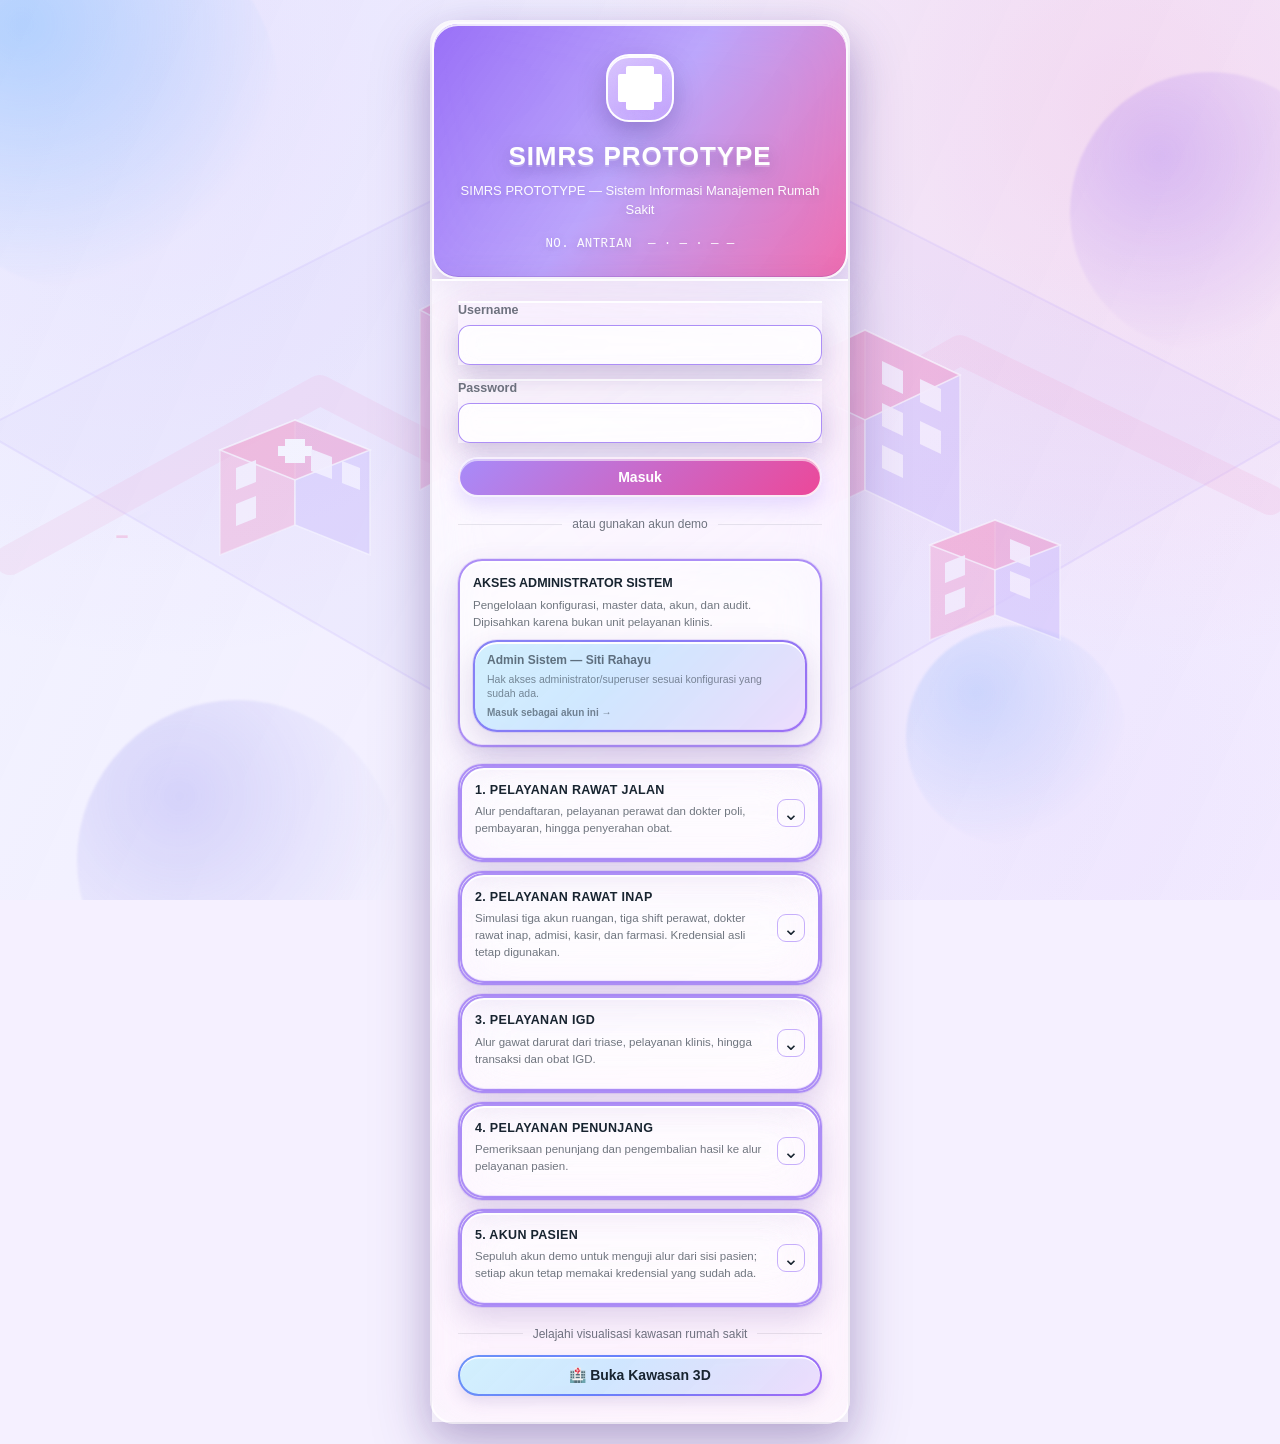
==== commit da55b073: "Add files via upload" ====
--- a/index.html
+++ b/index.html
@@ -6,14 +6,14 @@
 <title>SIMRS PROTOTYPE</title>
 <meta name="description" content="Prototype sistem informasi manajemen rumah sakit terintegrasi: pendaftaran, poli, laboratorium, farmasi, kasir, dan rekam medis dalam satu alur.">
 <meta name="theme-color" content="#8B5CF6">
-<meta name="application-version" content="v16.5.19">
+<meta name="application-version" content="v16.5.20">
 <meta name="apple-mobile-web-app-capable" content="yes">
 <meta name="apple-mobile-web-app-status-bar-style" content="default">
 <meta name="apple-mobile-web-app-title" content="SIMRS PROTOTYPE">
 <link rel="manifest" href="manifest.json">
-<link rel="icon" href="icon-192.png?v=16.5.19" type="image/png">
-<link rel="apple-touch-icon" href="apple-touch-icon.png?v=16.5.19">
-<link rel="stylesheet" href="style.css?v=16.5.19">
+<link rel="icon" href="icon-192.png?v=16.5.20" type="image/png">
+<link rel="apple-touch-icon" href="apple-touch-icon.png?v=16.5.20">
+<link rel="stylesheet" href="style.css?v=16.5.20">
 </head>
 <body>
 <div class="bg-bubbles" aria-hidden="true">
@@ -46,16 +46,16 @@
 <div id="toast-root" class="toast-container"></div>
 <div id="print-area" class="print-only"></div>
 <script src="qrcode.lib.js"></script>
-<script src="theme-system.js?v=16.5.19"></script>
-<script src="modules/rawat-inap/core.js?v=16.5.19"></script>
-<script src="modules/01-core-store-master.js?v=16.5.19"></script>
-<script src="modules/02-navigation-auth-shell.js?v=16.5.19"></script>
-<script src="modules/03-patient-app.js?v=16.5.19"></script>
-<script src="modules/04-registration-booking.js?v=16.5.19"></script>
-<script src="modules/05-outpatient.js?v=16.5.19"></script>
-<script src="modules/06-diagnostics-pharmacy-cashier.js?v=16.5.19"></script>
-<script src="modules/07-inpatient-medical-records.js?v=16.5.19"></script>
-<script src="modules/08-queue-igd-bootstrap.js?v=16.5.19"></script>
+<script src="theme-system.js?v=16.5.20"></script>
+<script src="modules/rawat-inap/core.js?v=16.5.20"></script>
+<script src="modules/01-core-store-master.js?v=16.5.20"></script>
+<script src="modules/02-navigation-auth-shell.js?v=16.5.20"></script>
+<script src="modules/03-patient-app.js?v=16.5.20"></script>
+<script src="modules/04-registration-booking.js?v=16.5.20"></script>
+<script src="modules/05-outpatient.js?v=16.5.20"></script>
+<script src="modules/06-diagnostics-pharmacy-cashier.js?v=16.5.20"></script>
+<script src="modules/07-inpatient-medical-records.js?v=16.5.20"></script>
+<script src="modules/08-queue-igd-bootstrap.js?v=16.5.20"></script>
 <script>
 /* PANDUAN PREVIEW LOKAL: browser sering memblokir file JavaScript eksternal dari file://.
    Jika bundle modular tidak berjalan, tampilkan petunjuk, bukan halaman kosong. */
--- a/style.css
+++ b/style.css
@@ -39,13 +39,13 @@
    ===================================================================== */
 #simrs-campus-backdrop{position:fixed;inset:0;z-index:0;pointer-events:none;overflow:hidden;opacity:.18;}
 #simrs-campus-backdrop svg{width:100%;height:100%;display:block;}
-#simrs-campus-backdrop .campus-ground{fill:#a9c8db;fill-opacity:.35;stroke:#7c9cb8;stroke-opacity:.38;stroke-width:2}
-#simrs-campus-backdrop .campus-road{fill:none;stroke:#8ba3b8;stroke-width:30;stroke-linecap:round;stroke-linejoin:round;stroke-opacity:.36}
-#simrs-campus-backdrop .campus-roof{fill:#a99aff;stroke:#fff;stroke-opacity:.65;stroke-width:1.5}
-#simrs-campus-backdrop .campus-front{fill:#6e91b5;stroke:#fff;stroke-opacity:.65;stroke-width:1.5}
-#simrs-campus-backdrop .campus-side{fill:#496a91;stroke:#fff;stroke-opacity:.45;stroke-width:1.5}
-#simrs-campus-backdrop .campus-window{fill:#c7f5f3;fill-opacity:.9}
-#simrs-campus-backdrop .campus-tree{fill:#68b99a;stroke:#e1fff2;stroke-opacity:.55}
+#simrs-campus-backdrop .campus-ground{fill:var(--accent);fill-opacity:.18;stroke:var(--accent);stroke-opacity:.42;stroke-width:2}
+#simrs-campus-backdrop .campus-road{fill:none;stroke:var(--accent-2);stroke-width:30;stroke-linecap:round;stroke-linejoin:round;stroke-opacity:.22}
+#simrs-campus-backdrop .campus-roof{fill:var(--accent-2);fill-opacity:.78;stroke:#fff;stroke-opacity:.8;stroke-width:1.5}
+#simrs-campus-backdrop .campus-front{fill:var(--accent);fill-opacity:.72;stroke:#fff;stroke-opacity:.72;stroke-width:1.5}
+#simrs-campus-backdrop .campus-side{fill:var(--accent-2);fill-opacity:.58;stroke:#fff;stroke-opacity:.55;stroke-width:1.5}
+#simrs-campus-backdrop .campus-window{fill:var(--paper);fill-opacity:.95}
+#simrs-campus-backdrop .campus-tree{fill:var(--accent-2);fill-opacity:.62;stroke:#fff;stroke-opacity:.55}
 .login-wrap{position:relative;isolation:isolate;z-index:1;}
 #app{position:relative;z-index:1}
 body:has(.login-wrap) #simrs-campus-backdrop{opacity:.48}
@@ -1255,3 +1255,74 @@
 .theme-swatch{display:flex;align-items:center;justify-content:center;overflow:hidden;position:relative}
 .theme-swatch>span{font-size:28px;filter:drop-shadow(0 2px 3px rgba(0,0,0,.2));}
 .theme-swatch.nature-swatch{background-image:linear-gradient(135deg,var(--swatch-a),var(--swatch-b)),radial-gradient(ellipse at 20% 80%,rgba(255,255,255,.7),transparent 40%)!important}
+
+
+/* =====================================================================
+   PENCARIAN KODE: SIMRS INTEGRATED 3D GLASS SYSTEM — V16.5.20
+   Lapisan visual lintas halaman. Tidak menyimpan state bisnis dan tidak
+   menggantikan kontrol akses/menu; semua aksi tetap memakai data-nav.
+   Warna mengikuti token dari theme-system.js agar tema aktif konsisten.
+   ===================================================================== */
+:root{
+  --simrs-depth-shadow:0 24px 60px rgba(36,27,78,.16),0 5px 16px rgba(36,27,78,.08),inset 0 1px 0 rgba(255,255,255,.82);
+  --simrs-edge:color-mix(in srgb,var(--accent) 45%,rgba(255,255,255,.8));
+  --simrs-surface:linear-gradient(145deg,rgba(255,255,255,.82),color-mix(in srgb,var(--paper) 75%,var(--accent) 8%));
+}
+#app{min-height:100%;}
+.login-wrap.simrs-login-scene{width:min(1440px,100%);min-height:100vh;margin:auto;padding:clamp(16px,3.6vw,52px);display:grid;grid-template-columns:minmax(0,1.18fr) minmax(320px,.82fr);align-items:center;gap:clamp(18px,3vw,44px);}
+.simrs-login-scene .login-campus{position:relative;min-width:0;min-height:610px;overflow:hidden;padding:clamp(20px,3vw,38px);border:1px solid var(--simrs-edge);border-radius:34px;background:radial-gradient(ellipse at 50% 50%,color-mix(in srgb,var(--accent) 17%,transparent),transparent 65%),linear-gradient(145deg,rgba(255,255,255,.64),rgba(255,255,255,.2));box-shadow:var(--simrs-depth-shadow);backdrop-filter:blur(22px) saturate(145%);-webkit-backdrop-filter:blur(22px) saturate(145%);isolation:isolate;}
+.simrs-login-scene .login-campus:before,.simrs-campus-hub:before{content:"";position:absolute;inset:0;pointer-events:none;opacity:.36;background-image:linear-gradient(color-mix(in srgb,var(--accent) 13%,transparent) 1px,transparent 1px),linear-gradient(90deg,color-mix(in srgb,var(--accent) 13%,transparent) 1px,transparent 1px);background-size:34px 34px;mask-image:linear-gradient(145deg,#000,transparent 75%);z-index:-1;}
+.campus-scene-kicker,.campus-scene-footer{display:flex;align-items:center;justify-content:space-between;gap:12px;font-size:10px;letter-spacing:.16em;font-weight:850;color:var(--accent);}
+.campus-scene-title{display:flex;align-items:center;gap:12px;margin-top:22px;color:var(--ink);}
+.campus-scene-title strong{display:block;font-size:clamp(25px,3vw,42px);letter-spacing:-.06em;line-height:1.02;}
+.campus-scene-title span:not(.campus-pulse){display:block;font-size:10px;letter-spacing:.22em;color:var(--ink-soft);margin-top:6px;}
+.campus-pulse{width:13px;height:13px;border-radius:50%;background:var(--accent-2);box-shadow:0 0 0 7px color-mix(in srgb,var(--accent-2) 16%,transparent),0 0 24px var(--accent-2);}
+.campus-isometric{position:relative;height:clamp(330px,38vw,440px);margin:6px -12px 0;perspective:1000px;isolation:isolate;}
+.campus-platform{position:absolute;width:76%;height:57%;left:12%;top:25%;transform:rotateX(58deg) rotateZ(-35deg);border-radius:30px;background:linear-gradient(135deg,color-mix(in srgb,var(--accent) 18%,white),color-mix(in srgb,var(--accent-2) 18%,white));border:1px solid rgba(255,255,255,.88);box-shadow:0 34px 40px rgba(38,27,75,.16),inset 0 2px 0 rgba(255,255,255,.9);}
+.campus-building{position:absolute;transform-style:preserve-3d;filter:drop-shadow(0 20px 14px rgba(38,27,75,.16));}
+.campus-building .building-front,.campus-building .building-side,.campus-building .building-roof{position:absolute;border:1px solid rgba(255,255,255,.7);}
+.campus-building .building-front{background:linear-gradient(145deg,color-mix(in srgb,var(--accent) 74%,white),var(--accent));}
+.campus-building .building-side{background:linear-gradient(145deg,var(--accent-2),color-mix(in srgb,var(--accent-2) 48%,#26324b));}
+.campus-building .building-roof{background:linear-gradient(135deg,color-mix(in srgb,var(--accent-2) 66%,white),var(--accent-2));display:flex;align-items:center;justify-content:center;color:white;font-weight:900;text-shadow:0 2px 8px #0003;}
+.campus-main-building{width:164px;height:220px;left:35%;top:14%;}
+.campus-main-building .building-front{left:0;top:42px;width:112px;height:178px;clip-path:polygon(0 0,100% 0,100% 100%,0 100%);border-radius:3px 3px 6px 6px;}
+.campus-main-building .building-side{left:112px;top:42px;width:52px;height:178px;clip-path:polygon(0 0,100% -20px,100% 100%,0 100%);}
+.campus-main-building .building-roof{left:-8px;top:0;width:180px;height:54px;clip-path:polygon(0 65%,35% 0,100% 0,68% 100%);font-size:24px;}
+.campus-clinic-building{width:114px;height:154px;left:7%;top:40%;transform:scale(.82);}
+.campus-clinic-building .building-front{left:0;top:29px;width:82px;height:125px;}
+.campus-clinic-building .building-side{left:82px;top:29px;width:34px;height:125px;}
+.campus-clinic-building .building-roof{left:-5px;top:0;width:126px;height:37px;clip-path:polygon(0 55%,35% 0,100% 0,68% 100%);}
+.campus-emergency-building{width:114px;height:140px;right:7%;top:48%;transform:scale(.8);}
+.campus-emergency-building .building-front{left:0;top:28px;width:80px;height:112px;}
+.campus-emergency-building .building-side{left:80px;top:28px;width:34px;height:112px;}
+.campus-emergency-building .building-roof{left:-5px;top:0;width:124px;height:36px;clip-path:polygon(0 55%,35% 0,100% 0,68% 100%);}
+.building-sign{font-size:8px;font-weight:900;letter-spacing:.13em;color:white;text-align:center;margin:12px 3px 8px;text-shadow:0 1px 3px #0004;}
+.building-windows{display:grid;grid-template-columns:repeat(3,1fr);gap:7px;padding:0 10px;}
+.building-windows i{height:13px;border-radius:3px;background:linear-gradient(145deg,#f5ffff,color-mix(in srgb,var(--accent-2) 28%,white));border:1px solid rgba(255,255,255,.8);box-shadow:inset 0 1px 2px #fff,0 2px 3px #27334a20;}
+.campus-main-building .building-windows i{height:17px;}
+.building-entry{width:22px;height:34px;margin:10px auto 0;border-radius:12px 12px 0 0;background:linear-gradient(90deg,#e8f8ff,#fff);box-shadow:inset 0 0 0 2px #ffffff9c;}
+.campus-road-line{position:absolute;left:23%;bottom:9%;width:58%;height:20px;border-top:3px dashed color-mix(in srgb,var(--accent) 60%,white);transform:rotate(-25deg);opacity:.75;}
+.campus-tree{position:absolute;width:22px;height:26px;background:linear-gradient(145deg,#d5fff0,var(--accent-2));clip-path:polygon(50% 0,100% 65%,68% 65%,68% 100%,32% 100%,32% 65%,0 65%);filter:drop-shadow(0 5px 4px #24304b24);}
+.tree-a{left:20%;bottom:17%;}.tree-b{right:20%;top:30%;transform:scale(.8)}.tree-c{left:62%;bottom:9%;transform:scale(.72)}
+.campus-float-card{position:absolute;z-index:4;display:flex;align-items:center;gap:10px;padding:11px 14px;border:1px solid rgba(255,255,255,.88);border-radius:15px;background:linear-gradient(145deg,rgba(255,255,255,.9),color-mix(in srgb,var(--paper) 72%,var(--accent) 10%));box-shadow:0 12px 28px rgba(39,28,77,.13),inset 0 1px 0 white;backdrop-filter:blur(14px);-webkit-backdrop-filter:blur(14px);}
+.campus-float-card>span{display:grid;place-items:center;width:32px;height:32px;border-radius:10px;background:linear-gradient(145deg,var(--accent),var(--accent-2));color:white;font-size:18px;}
+.campus-float-card b,.campus-float-card small{display:block;white-space:nowrap}.campus-float-card b{font-size:11px;color:var(--ink)}.campus-float-card small{font-size:9px;color:var(--ink-soft);margin-top:2px}
+.campus-card-one{left:0;top:24%;}.campus-card-two{right:0;bottom:12%;}
+.campus-scene-footer{margin-top:0;font-size:9px;color:var(--ink-soft);letter-spacing:.1em;}.campus-live-dot{color:var(--accent-2);}
+.simrs-login-scene .login-panel{width:100%;max-width:510px;justify-self:center;border:1px solid var(--simrs-edge);border-radius:30px;background:linear-gradient(145deg,rgba(255,255,255,.88),color-mix(in srgb,var(--paper) 84%,var(--accent) 6%));box-shadow:var(--simrs-depth-shadow);backdrop-filter:blur(28px) saturate(155%);-webkit-backdrop-filter:blur(28px) saturate(155%);overflow:hidden;}
+.simrs-login-scene .login-body{padding:clamp(20px,3vw,32px);}
+.simrs-campus-hub{position:relative;isolation:isolate;overflow:hidden;margin:0 0 18px;padding:22px;border:1px solid var(--simrs-edge);border-radius:26px;background:radial-gradient(ellipse at 92% 5%,color-mix(in srgb,var(--accent-2) 17%,transparent),transparent 48%),linear-gradient(145deg,rgba(255,255,255,.72),color-mix(in srgb,var(--paper) 82%,var(--accent) 5%));box-shadow:var(--simrs-depth-shadow);backdrop-filter:blur(22px) saturate(145%);-webkit-backdrop-filter:blur(22px) saturate(145%);}
+.campus-hub-heading{position:relative;display:flex;align-items:flex-start;justify-content:space-between;gap:14px;margin-bottom:18px;}.campus-hub-heading h2{font-size:clamp(18px,2.2vw,25px);margin:4px 0}.campus-hub-heading p{font-size:12px;color:var(--ink-soft);margin:0;max-width:680px;}.campus-hub-badge{display:flex;align-items:center;gap:7px;padding:7px 10px;border:1px solid var(--simrs-edge);border-radius:999px;font-size:9px;font-weight:850;letter-spacing:.1em;white-space:nowrap;background:rgba(255,255,255,.62);color:var(--ink-soft);}.campus-hub-badge i{width:7px;height:7px;border-radius:50%;background:#22c55e;box-shadow:0 0 0 4px #22c55e22;}
+.campus-hub-grid{position:relative;display:grid;grid-template-columns:repeat(4,minmax(0,1fr));gap:10px;}
+.campus-unit{display:flex;align-items:center;gap:11px;min-width:0;text-align:left;padding:14px 12px;border:1px solid rgba(255,255,255,.94);border-radius:17px;background:linear-gradient(145deg,rgba(255,255,255,.86),color-mix(in srgb,var(--paper) 84%,var(--accent) 6%));box-shadow:0 8px 18px rgba(34,27,68,.08),inset 0 1px 0 white;color:var(--ink);cursor:pointer;transition:transform .18s ease,box-shadow .18s ease,border-color .18s ease;}
+.campus-unit:hover{transform:translateY(-3px);border-color:var(--accent);box-shadow:0 14px 26px color-mix(in srgb,var(--accent) 18%,transparent),inset 0 1px 0 white;}.campus-unit:focus-visible{outline:3px solid var(--accent-2);outline-offset:3px;}
+.campus-unit-icon{flex:0 0 38px;width:38px;height:38px;display:grid;place-items:center;border-radius:12px;background:linear-gradient(145deg,var(--accent),var(--accent-2));color:white;font-size:18px;box-shadow:0 6px 12px color-mix(in srgb,var(--accent) 22%,transparent);}
+.campus-unit span:nth-child(2){min-width:0;flex:1}.campus-unit b,.campus-unit small{display:block}.campus-unit b{font-size:11px;line-height:1.3}.campus-unit small{font-size:9px;line-height:1.35;color:var(--ink-soft);margin-top:4px}.campus-unit em{font-style:normal;color:var(--accent);font-weight:900;}
+.campus-unit-main{background:linear-gradient(145deg,color-mix(in srgb,var(--accent) 14%,white),color-mix(in srgb,var(--accent-2) 13%,white));}
+/* Theme engine sets these tokens; fallback colors remain legible without color-mix. */
+@supports not (color:color-mix(in srgb,red,white)){.campus-unit{background:rgba(255,255,255,.9)}.simrs-campus-hub{background:rgba(255,255,255,.86)}.campus-building .building-front{background:var(--accent)}.campus-building .building-side{background:var(--accent-2)}}
+@media(max-width:980px){.login-wrap.simrs-login-scene{grid-template-columns:minmax(0,1fr);max-width:720px;gap:18px}.simrs-login-scene .login-campus{min-height:470px;padding:24px}.campus-isometric{height:330px;max-width:600px;margin:0 auto;width:100%}.simrs-login-scene .login-panel{max-width:100%}.campus-hub-grid{grid-template-columns:repeat(2,minmax(0,1fr))}}
+@media(max-width:600px){.login-wrap.simrs-login-scene{padding:12px;gap:14px;align-items:start}.simrs-login-scene .login-campus{min-height:365px;padding:18px 14px;border-radius:23px}.campus-scene-kicker{font-size:8px;letter-spacing:.1em}.campus-scene-title{margin-top:15px}.campus-isometric{height:255px;margin:0 -8px}.campus-platform{width:82%;left:9%;top:25%;height:53%}.campus-main-building{transform:scale(.72);transform-origin:top left;left:34%;top:12%}.campus-clinic-building{transform:scale(.62);transform-origin:top left;left:0;top:41%}.campus-emergency-building{transform:scale(.61);transform-origin:top right;right:0;top:45%}.campus-float-card{padding:7px 9px;gap:6px;border-radius:11px}.campus-float-card>span{width:25px;height:25px;font-size:14px}.campus-float-card b{font-size:9px}.campus-float-card small{font-size:8px}.campus-card-one{top:22%;left:-4px}.campus-card-two{right:-4px;bottom:5%}.campus-scene-footer{font-size:7px}.simrs-login-scene .login-panel{border-radius:23px}.campus-hub-grid{grid-template-columns:1fr 1fr;gap:8px}.simrs-campus-hub{padding:15px;border-radius:20px}.campus-hub-heading{flex-direction:column}.campus-unit{padding:10px 8px;gap:8px}.campus-unit-icon{width:31px;height:31px;flex-basis:31px;font-size:15px}.campus-unit b{font-size:10px}.campus-unit small{font-size:8px}.campus-unit em{display:none}}
+@media(prefers-reduced-motion:reduce){.campus-unit{transition:none}.campus-unit:hover{transform:none}}
+@media(forced-colors:active){.campus-unit,.campus-float-card,.simrs-campus-hub,.login-campus{border:1px solid CanvasText;backdrop-filter:none}.campus-unit:focus-visible{outline:2px solid Highlight}}
+@media print{.login-campus,.simrs-campus-hub{box-shadow:none;backdrop-filter:none}}
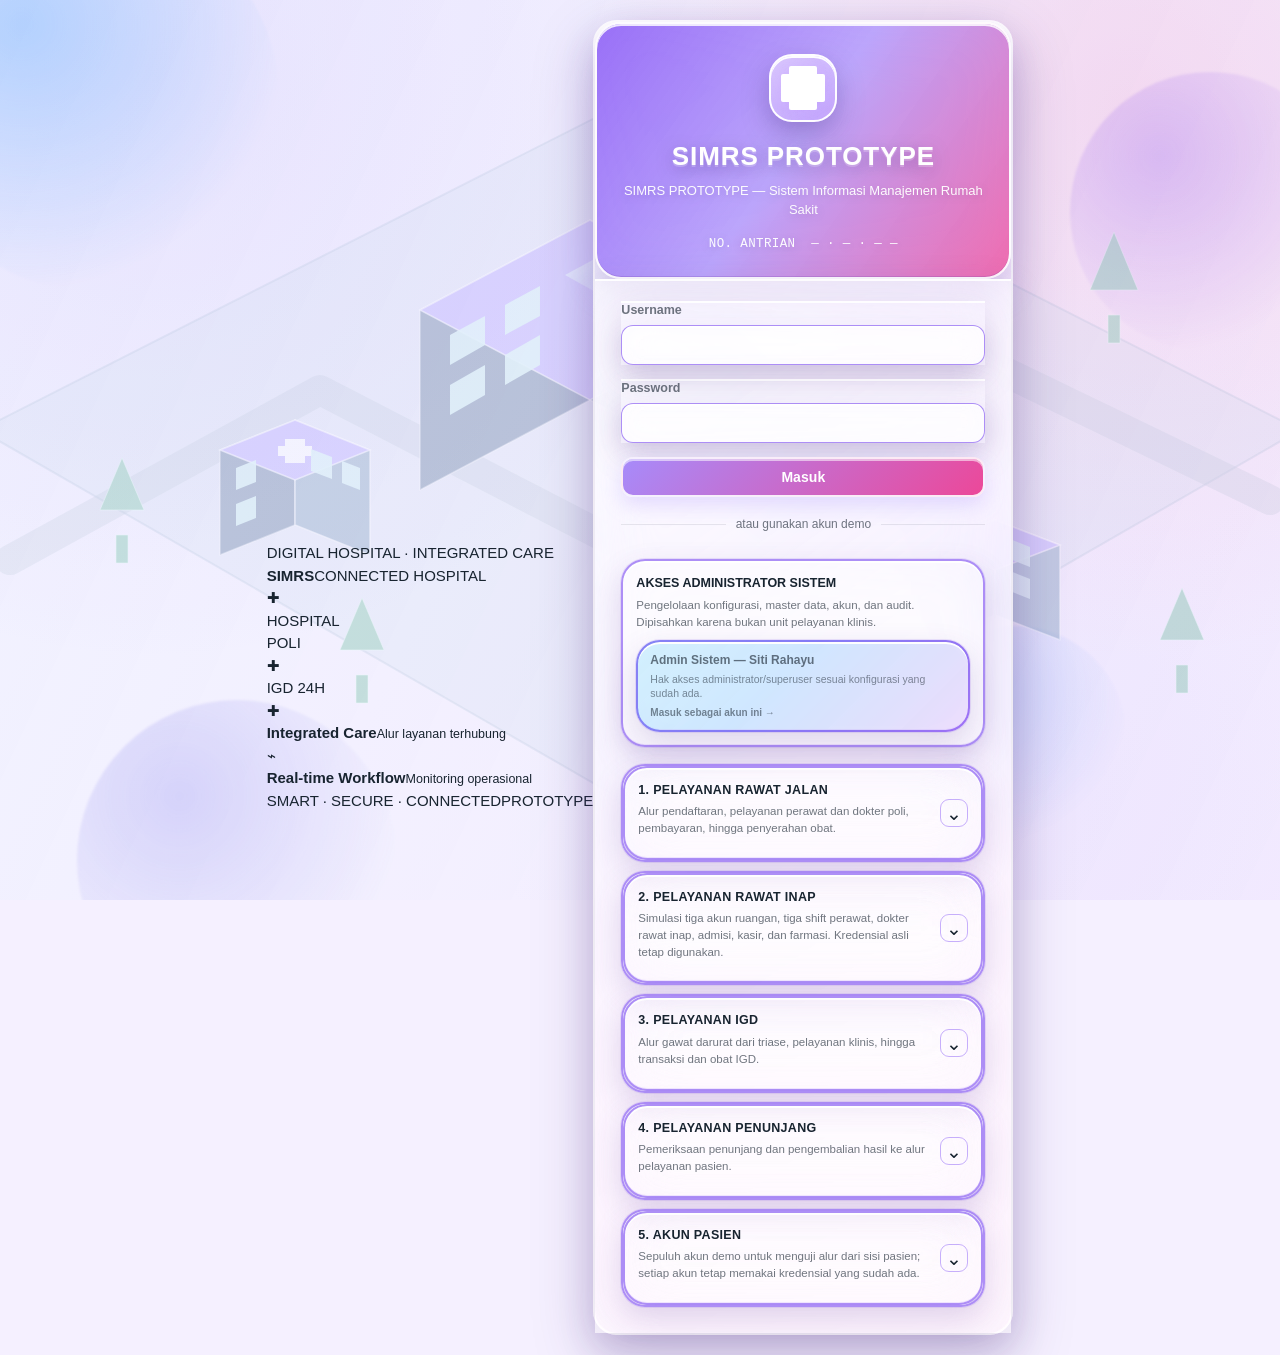
==== commit 71e26e9a: "Add files via upload" ====
--- a/index.html
+++ b/index.html
@@ -6,14 +6,14 @@
 <title>SIMRS PROTOTYPE</title>
 <meta name="description" content="Prototype sistem informasi manajemen rumah sakit terintegrasi: pendaftaran, poli, laboratorium, farmasi, kasir, dan rekam medis dalam satu alur.">
 <meta name="theme-color" content="#8B5CF6">
-<meta name="application-version" content="v16.5.20">
+<meta name="application-version" content="v16.5.21">
 <meta name="apple-mobile-web-app-capable" content="yes">
 <meta name="apple-mobile-web-app-status-bar-style" content="default">
 <meta name="apple-mobile-web-app-title" content="SIMRS PROTOTYPE">
 <link rel="manifest" href="manifest.json">
-<link rel="icon" href="icon-192.png?v=16.5.20" type="image/png">
-<link rel="apple-touch-icon" href="apple-touch-icon.png?v=16.5.20">
-<link rel="stylesheet" href="style.css?v=16.5.20">
+<link rel="icon" href="icon-192.png?v=16.5.21" type="image/png">
+<link rel="apple-touch-icon" href="apple-touch-icon.png?v=16.5.21">
+<link rel="stylesheet" href="style.css?v=16.5.21">
 </head>
 <body>
 <div class="bg-bubbles" aria-hidden="true">
@@ -46,16 +46,16 @@
 <div id="toast-root" class="toast-container"></div>
 <div id="print-area" class="print-only"></div>
 <script src="qrcode.lib.js"></script>
-<script src="theme-system.js?v=16.5.20"></script>
-<script src="modules/rawat-inap/core.js?v=16.5.20"></script>
-<script src="modules/01-core-store-master.js?v=16.5.20"></script>
-<script src="modules/02-navigation-auth-shell.js?v=16.5.20"></script>
-<script src="modules/03-patient-app.js?v=16.5.20"></script>
-<script src="modules/04-registration-booking.js?v=16.5.20"></script>
-<script src="modules/05-outpatient.js?v=16.5.20"></script>
-<script src="modules/06-diagnostics-pharmacy-cashier.js?v=16.5.20"></script>
-<script src="modules/07-inpatient-medical-records.js?v=16.5.20"></script>
-<script src="modules/08-queue-igd-bootstrap.js?v=16.5.20"></script>
+<script src="theme-system.js?v=16.5.21"></script>
+<script src="modules/rawat-inap/core.js?v=16.5.21"></script>
+<script src="modules/01-core-store-master.js?v=16.5.21"></script>
+<script src="modules/02-navigation-auth-shell.js?v=16.5.21"></script>
+<script src="modules/03-patient-app.js?v=16.5.21"></script>
+<script src="modules/04-registration-booking.js?v=16.5.21"></script>
+<script src="modules/05-outpatient.js?v=16.5.21"></script>
+<script src="modules/06-diagnostics-pharmacy-cashier.js?v=16.5.21"></script>
+<script src="modules/07-inpatient-medical-records.js?v=16.5.21"></script>
+<script src="modules/08-queue-igd-bootstrap.js?v=16.5.21"></script>
 <script>
 /* PANDUAN PREVIEW LOKAL: browser sering memblokir file JavaScript eksternal dari file://.
    Jika bundle modular tidak berjalan, tampilkan petunjuk, bukan halaman kosong. */
--- a/style.css
+++ b/style.css
@@ -39,13 +39,13 @@
    ===================================================================== */
 #simrs-campus-backdrop{position:fixed;inset:0;z-index:0;pointer-events:none;overflow:hidden;opacity:.18;}
 #simrs-campus-backdrop svg{width:100%;height:100%;display:block;}
-#simrs-campus-backdrop .campus-ground{fill:var(--accent);fill-opacity:.18;stroke:var(--accent);stroke-opacity:.42;stroke-width:2}
-#simrs-campus-backdrop .campus-road{fill:none;stroke:var(--accent-2);stroke-width:30;stroke-linecap:round;stroke-linejoin:round;stroke-opacity:.22}
-#simrs-campus-backdrop .campus-roof{fill:var(--accent-2);fill-opacity:.78;stroke:#fff;stroke-opacity:.8;stroke-width:1.5}
-#simrs-campus-backdrop .campus-front{fill:var(--accent);fill-opacity:.72;stroke:#fff;stroke-opacity:.72;stroke-width:1.5}
-#simrs-campus-backdrop .campus-side{fill:var(--accent-2);fill-opacity:.58;stroke:#fff;stroke-opacity:.55;stroke-width:1.5}
-#simrs-campus-backdrop .campus-window{fill:var(--paper);fill-opacity:.95}
-#simrs-campus-backdrop .campus-tree{fill:var(--accent-2);fill-opacity:.62;stroke:#fff;stroke-opacity:.55}
+#simrs-campus-backdrop .campus-ground{fill:#a9c8db;fill-opacity:.35;stroke:#7c9cb8;stroke-opacity:.38;stroke-width:2}
+#simrs-campus-backdrop .campus-road{fill:none;stroke:#8ba3b8;stroke-width:30;stroke-linecap:round;stroke-linejoin:round;stroke-opacity:.36}
+#simrs-campus-backdrop .campus-roof{fill:#a99aff;stroke:#fff;stroke-opacity:.65;stroke-width:1.5}
+#simrs-campus-backdrop .campus-front{fill:#6e91b5;stroke:#fff;stroke-opacity:.65;stroke-width:1.5}
+#simrs-campus-backdrop .campus-side{fill:#496a91;stroke:#fff;stroke-opacity:.45;stroke-width:1.5}
+#simrs-campus-backdrop .campus-window{fill:#c7f5f3;fill-opacity:.9}
+#simrs-campus-backdrop .campus-tree{fill:#68b99a;stroke:#e1fff2;stroke-opacity:.55}
 .login-wrap{position:relative;isolation:isolate;z-index:1;}
 #app{position:relative;z-index:1}
 body:has(.login-wrap) #simrs-campus-backdrop{opacity:.48}
@@ -1256,73 +1256,96 @@
 .theme-swatch>span{font-size:28px;filter:drop-shadow(0 2px 3px rgba(0,0,0,.2));}
 .theme-swatch.nature-swatch{background-image:linear-gradient(135deg,var(--swatch-a),var(--swatch-b)),radial-gradient(ellipse at 20% 80%,rgba(255,255,255,.7),transparent 40%)!important}
 
-
 /* =====================================================================
-   PENCARIAN KODE: SIMRS INTEGRATED 3D GLASS SYSTEM — V16.5.20
-   Lapisan visual lintas halaman. Tidak menyimpan state bisnis dan tidak
-   menggantikan kontrol akses/menu; semua aksi tetap memakai data-nav.
-   Warna mengikuti token dari theme-system.js agar tema aktif konsisten.
+   PENCARIAN KODE: V16.5.21 — INTEGRATED 3D CAMPUS + UNIFIED GLASS UI
+   Lapisan visual bersama berbasis token tema; tidak mengubah struktur data,
+   kontrak route, atau perilaku form. Kontrol operasional tetap datar dan mudah dipakai.
    ===================================================================== */
 :root{
-  --simrs-depth-shadow:0 24px 60px rgba(36,27,78,.16),0 5px 16px rgba(36,27,78,.08),inset 0 1px 0 rgba(255,255,255,.82);
-  --simrs-edge:color-mix(in srgb,var(--accent) 45%,rgba(255,255,255,.8));
-  --simrs-surface:linear-gradient(145deg,rgba(255,255,255,.82),color-mix(in srgb,var(--paper) 75%,var(--accent) 8%));
-}
-#app{min-height:100%;}
-.login-wrap.simrs-login-scene{width:min(1440px,100%);min-height:100vh;margin:auto;padding:clamp(16px,3.6vw,52px);display:grid;grid-template-columns:minmax(0,1.18fr) minmax(320px,.82fr);align-items:center;gap:clamp(18px,3vw,44px);}
-.simrs-login-scene .login-campus{position:relative;min-width:0;min-height:610px;overflow:hidden;padding:clamp(20px,3vw,38px);border:1px solid var(--simrs-edge);border-radius:34px;background:radial-gradient(ellipse at 50% 50%,color-mix(in srgb,var(--accent) 17%,transparent),transparent 65%),linear-gradient(145deg,rgba(255,255,255,.64),rgba(255,255,255,.2));box-shadow:var(--simrs-depth-shadow);backdrop-filter:blur(22px) saturate(145%);-webkit-backdrop-filter:blur(22px) saturate(145%);isolation:isolate;}
-.simrs-login-scene .login-campus:before,.simrs-campus-hub:before{content:"";position:absolute;inset:0;pointer-events:none;opacity:.36;background-image:linear-gradient(color-mix(in srgb,var(--accent) 13%,transparent) 1px,transparent 1px),linear-gradient(90deg,color-mix(in srgb,var(--accent) 13%,transparent) 1px,transparent 1px);background-size:34px 34px;mask-image:linear-gradient(145deg,#000,transparent 75%);z-index:-1;}
-.campus-scene-kicker,.campus-scene-footer{display:flex;align-items:center;justify-content:space-between;gap:12px;font-size:10px;letter-spacing:.16em;font-weight:850;color:var(--accent);}
-.campus-scene-title{display:flex;align-items:center;gap:12px;margin-top:22px;color:var(--ink);}
-.campus-scene-title strong{display:block;font-size:clamp(25px,3vw,42px);letter-spacing:-.06em;line-height:1.02;}
-.campus-scene-title span:not(.campus-pulse){display:block;font-size:10px;letter-spacing:.22em;color:var(--ink-soft);margin-top:6px;}
-.campus-pulse{width:13px;height:13px;border-radius:50%;background:var(--accent-2);box-shadow:0 0 0 7px color-mix(in srgb,var(--accent-2) 16%,transparent),0 0 24px var(--accent-2);}
-.campus-isometric{position:relative;height:clamp(330px,38vw,440px);margin:6px -12px 0;perspective:1000px;isolation:isolate;}
-.campus-platform{position:absolute;width:76%;height:57%;left:12%;top:25%;transform:rotateX(58deg) rotateZ(-35deg);border-radius:30px;background:linear-gradient(135deg,color-mix(in srgb,var(--accent) 18%,white),color-mix(in srgb,var(--accent-2) 18%,white));border:1px solid rgba(255,255,255,.88);box-shadow:0 34px 40px rgba(38,27,75,.16),inset 0 2px 0 rgba(255,255,255,.9);}
-.campus-building{position:absolute;transform-style:preserve-3d;filter:drop-shadow(0 20px 14px rgba(38,27,75,.16));}
-.campus-building .building-front,.campus-building .building-side,.campus-building .building-roof{position:absolute;border:1px solid rgba(255,255,255,.7);}
-.campus-building .building-front{background:linear-gradient(145deg,color-mix(in srgb,var(--accent) 74%,white),var(--accent));}
-.campus-building .building-side{background:linear-gradient(145deg,var(--accent-2),color-mix(in srgb,var(--accent-2) 48%,#26324b));}
-.campus-building .building-roof{background:linear-gradient(135deg,color-mix(in srgb,var(--accent-2) 66%,white),var(--accent-2));display:flex;align-items:center;justify-content:center;color:white;font-weight:900;text-shadow:0 2px 8px #0003;}
-.campus-main-building{width:164px;height:220px;left:35%;top:14%;}
-.campus-main-building .building-front{left:0;top:42px;width:112px;height:178px;clip-path:polygon(0 0,100% 0,100% 100%,0 100%);border-radius:3px 3px 6px 6px;}
-.campus-main-building .building-side{left:112px;top:42px;width:52px;height:178px;clip-path:polygon(0 0,100% -20px,100% 100%,0 100%);}
-.campus-main-building .building-roof{left:-8px;top:0;width:180px;height:54px;clip-path:polygon(0 65%,35% 0,100% 0,68% 100%);font-size:24px;}
-.campus-clinic-building{width:114px;height:154px;left:7%;top:40%;transform:scale(.82);}
-.campus-clinic-building .building-front{left:0;top:29px;width:82px;height:125px;}
-.campus-clinic-building .building-side{left:82px;top:29px;width:34px;height:125px;}
-.campus-clinic-building .building-roof{left:-5px;top:0;width:126px;height:37px;clip-path:polygon(0 55%,35% 0,100% 0,68% 100%);}
-.campus-emergency-building{width:114px;height:140px;right:7%;top:48%;transform:scale(.8);}
-.campus-emergency-building .building-front{left:0;top:28px;width:80px;height:112px;}
-.campus-emergency-building .building-side{left:80px;top:28px;width:34px;height:112px;}
-.campus-emergency-building .building-roof{left:-5px;top:0;width:124px;height:36px;clip-path:polygon(0 55%,35% 0,100% 0,68% 100%);}
-.building-sign{font-size:8px;font-weight:900;letter-spacing:.13em;color:white;text-align:center;margin:12px 3px 8px;text-shadow:0 1px 3px #0004;}
-.building-windows{display:grid;grid-template-columns:repeat(3,1fr);gap:7px;padding:0 10px;}
-.building-windows i{height:13px;border-radius:3px;background:linear-gradient(145deg,#f5ffff,color-mix(in srgb,var(--accent-2) 28%,white));border:1px solid rgba(255,255,255,.8);box-shadow:inset 0 1px 2px #fff,0 2px 3px #27334a20;}
-.campus-main-building .building-windows i{height:17px;}
-.building-entry{width:22px;height:34px;margin:10px auto 0;border-radius:12px 12px 0 0;background:linear-gradient(90deg,#e8f8ff,#fff);box-shadow:inset 0 0 0 2px #ffffff9c;}
-.campus-road-line{position:absolute;left:23%;bottom:9%;width:58%;height:20px;border-top:3px dashed color-mix(in srgb,var(--accent) 60%,white);transform:rotate(-25deg);opacity:.75;}
-.campus-tree{position:absolute;width:22px;height:26px;background:linear-gradient(145deg,#d5fff0,var(--accent-2));clip-path:polygon(50% 0,100% 65%,68% 65%,68% 100%,32% 100%,32% 65%,0 65%);filter:drop-shadow(0 5px 4px #24304b24);}
-.tree-a{left:20%;bottom:17%;}.tree-b{right:20%;top:30%;transform:scale(.8)}.tree-c{left:62%;bottom:9%;transform:scale(.72)}
-.campus-float-card{position:absolute;z-index:4;display:flex;align-items:center;gap:10px;padding:11px 14px;border:1px solid rgba(255,255,255,.88);border-radius:15px;background:linear-gradient(145deg,rgba(255,255,255,.9),color-mix(in srgb,var(--paper) 72%,var(--accent) 10%));box-shadow:0 12px 28px rgba(39,28,77,.13),inset 0 1px 0 white;backdrop-filter:blur(14px);-webkit-backdrop-filter:blur(14px);}
-.campus-float-card>span{display:grid;place-items:center;width:32px;height:32px;border-radius:10px;background:linear-gradient(145deg,var(--accent),var(--accent-2));color:white;font-size:18px;}
-.campus-float-card b,.campus-float-card small{display:block;white-space:nowrap}.campus-float-card b{font-size:11px;color:var(--ink)}.campus-float-card small{font-size:9px;color:var(--ink-soft);margin-top:2px}
-.campus-card-one{left:0;top:24%;}.campus-card-two{right:0;bottom:12%;}
-.campus-scene-footer{margin-top:0;font-size:9px;color:var(--ink-soft);letter-spacing:.1em;}.campus-live-dot{color:var(--accent-2);}
-.simrs-login-scene .login-panel{width:100%;max-width:510px;justify-self:center;border:1px solid var(--simrs-edge);border-radius:30px;background:linear-gradient(145deg,rgba(255,255,255,.88),color-mix(in srgb,var(--paper) 84%,var(--accent) 6%));box-shadow:var(--simrs-depth-shadow);backdrop-filter:blur(28px) saturate(155%);-webkit-backdrop-filter:blur(28px) saturate(155%);overflow:hidden;}
-.simrs-login-scene .login-body{padding:clamp(20px,3vw,32px);}
-.simrs-campus-hub{position:relative;isolation:isolate;overflow:hidden;margin:0 0 18px;padding:22px;border:1px solid var(--simrs-edge);border-radius:26px;background:radial-gradient(ellipse at 92% 5%,color-mix(in srgb,var(--accent-2) 17%,transparent),transparent 48%),linear-gradient(145deg,rgba(255,255,255,.72),color-mix(in srgb,var(--paper) 82%,var(--accent) 5%));box-shadow:var(--simrs-depth-shadow);backdrop-filter:blur(22px) saturate(145%);-webkit-backdrop-filter:blur(22px) saturate(145%);}
-.campus-hub-heading{position:relative;display:flex;align-items:flex-start;justify-content:space-between;gap:14px;margin-bottom:18px;}.campus-hub-heading h2{font-size:clamp(18px,2.2vw,25px);margin:4px 0}.campus-hub-heading p{font-size:12px;color:var(--ink-soft);margin:0;max-width:680px;}.campus-hub-badge{display:flex;align-items:center;gap:7px;padding:7px 10px;border:1px solid var(--simrs-edge);border-radius:999px;font-size:9px;font-weight:850;letter-spacing:.1em;white-space:nowrap;background:rgba(255,255,255,.62);color:var(--ink-soft);}.campus-hub-badge i{width:7px;height:7px;border-radius:50%;background:#22c55e;box-shadow:0 0 0 4px #22c55e22;}
-.campus-hub-grid{position:relative;display:grid;grid-template-columns:repeat(4,minmax(0,1fr));gap:10px;}
-.campus-unit{display:flex;align-items:center;gap:11px;min-width:0;text-align:left;padding:14px 12px;border:1px solid rgba(255,255,255,.94);border-radius:17px;background:linear-gradient(145deg,rgba(255,255,255,.86),color-mix(in srgb,var(--paper) 84%,var(--accent) 6%));box-shadow:0 8px 18px rgba(34,27,68,.08),inset 0 1px 0 white;color:var(--ink);cursor:pointer;transition:transform .18s ease,box-shadow .18s ease,border-color .18s ease;}
-.campus-unit:hover{transform:translateY(-3px);border-color:var(--accent);box-shadow:0 14px 26px color-mix(in srgb,var(--accent) 18%,transparent),inset 0 1px 0 white;}.campus-unit:focus-visible{outline:3px solid var(--accent-2);outline-offset:3px;}
-.campus-unit-icon{flex:0 0 38px;width:38px;height:38px;display:grid;place-items:center;border-radius:12px;background:linear-gradient(145deg,var(--accent),var(--accent-2));color:white;font-size:18px;box-shadow:0 6px 12px color-mix(in srgb,var(--accent) 22%,transparent);}
-.campus-unit span:nth-child(2){min-width:0;flex:1}.campus-unit b,.campus-unit small{display:block}.campus-unit b{font-size:11px;line-height:1.3}.campus-unit small{font-size:9px;line-height:1.35;color:var(--ink-soft);margin-top:4px}.campus-unit em{font-style:normal;color:var(--accent);font-weight:900;}
-.campus-unit-main{background:linear-gradient(145deg,color-mix(in srgb,var(--accent) 14%,white),color-mix(in srgb,var(--accent-2) 13%,white));}
-/* Theme engine sets these tokens; fallback colors remain legible without color-mix. */
-@supports not (color:color-mix(in srgb,red,white)){.campus-unit{background:rgba(255,255,255,.9)}.simrs-campus-hub{background:rgba(255,255,255,.86)}.campus-building .building-front{background:var(--accent)}.campus-building .building-side{background:var(--accent-2)}}
-@media(max-width:980px){.login-wrap.simrs-login-scene{grid-template-columns:minmax(0,1fr);max-width:720px;gap:18px}.simrs-login-scene .login-campus{min-height:470px;padding:24px}.campus-isometric{height:330px;max-width:600px;margin:0 auto;width:100%}.simrs-login-scene .login-panel{max-width:100%}.campus-hub-grid{grid-template-columns:repeat(2,minmax(0,1fr))}}
-@media(max-width:600px){.login-wrap.simrs-login-scene{padding:12px;gap:14px;align-items:start}.simrs-login-scene .login-campus{min-height:365px;padding:18px 14px;border-radius:23px}.campus-scene-kicker{font-size:8px;letter-spacing:.1em}.campus-scene-title{margin-top:15px}.campus-isometric{height:255px;margin:0 -8px}.campus-platform{width:82%;left:9%;top:25%;height:53%}.campus-main-building{transform:scale(.72);transform-origin:top left;left:34%;top:12%}.campus-clinic-building{transform:scale(.62);transform-origin:top left;left:0;top:41%}.campus-emergency-building{transform:scale(.61);transform-origin:top right;right:0;top:45%}.campus-float-card{padding:7px 9px;gap:6px;border-radius:11px}.campus-float-card>span{width:25px;height:25px;font-size:14px}.campus-float-card b{font-size:9px}.campus-float-card small{font-size:8px}.campus-card-one{top:22%;left:-4px}.campus-card-two{right:-4px;bottom:5%}.campus-scene-footer{font-size:7px}.simrs-login-scene .login-panel{border-radius:23px}.campus-hub-grid{grid-template-columns:1fr 1fr;gap:8px}.simrs-campus-hub{padding:15px;border-radius:20px}.campus-hub-heading{flex-direction:column}.campus-unit{padding:10px 8px;gap:8px}.campus-unit-icon{width:31px;height:31px;flex-basis:31px;font-size:15px}.campus-unit b{font-size:10px}.campus-unit small{font-size:8px}.campus-unit em{display:none}}
-@media(prefers-reduced-motion:reduce){.campus-unit{transition:none}.campus-unit:hover{transform:none}}
-@media(forced-colors:active){.campus-unit,.campus-float-card,.simrs-campus-hub,.login-campus{border:1px solid CanvasText;backdrop-filter:none}.campus-unit:focus-visible{outline:2px solid Highlight}}
-@media print{.login-campus,.simrs-campus-hub{box-shadow:none;backdrop-filter:none}}
+  --simrs-glass-border: color-mix(in srgb, var(--accent, #8b5cf6) 24%, white);
+  --simrs-glass-border-hot: color-mix(in srgb, var(--accent-2, #ec4899) 42%, white);
+  --simrs-glass-surface: color-mix(in srgb, var(--paper, #fff) 90%, transparent);
+  --simrs-glass-shadow: 0 18px 42px rgba(45,35,88,.10), inset 0 1px 0 rgba(255,255,255,.86);
+  --simrs-radius: 20px;
+}
+/* Panel operasional: lapisan glass konsisten tanpa mengubah layout tabel/form. */
+:is(.panel,.stat,.ops-kpi,.rj-kpi,.action-card,.queue-board-item,.ticket,.modal,.bottom-sheet,.pharmacy-monitor,.service-tree>div){
+  border:1px solid var(--simrs-glass-border,rgba(139,92,246,.22));
+  background:var(--simrs-glass-surface,rgba(255,255,255,.9));
+  box-shadow:var(--simrs-glass-shadow,0 14px 32px rgba(40,30,80,.08));
+  backdrop-filter:blur(16px) saturate(1.12);
+  -webkit-backdrop-filter:blur(16px) saturate(1.12);
+}
+:is(.panel,.stat,.action-card,.queue-board-item,.ticket,.pharmacy-monitor){border-radius:var(--simrs-radius)}
+.panel-head{background:linear-gradient(110deg,color-mix(in srgb,var(--accent,#8b5cf6) 5%,transparent),transparent 72%);}
+.panel-head h2{letter-spacing:-.018em}
+:is(.field input,.field select,.field textarea,input:not([type=checkbox]):not([type=radio]),select,textarea){
+  border-color:color-mix(in srgb,var(--accent,#8b5cf6) 22%,#cbd5e1);
+  border-radius:12px;
+  transition:border-color .16s ease,box-shadow .16s ease,background .16s ease;
+}
+:is(.field input,.field select,.field textarea,input:not([type=checkbox]):not([type=radio]),select,textarea):focus-visible{
+  outline:0;border-color:var(--accent,#8b5cf6);box-shadow:0 0 0 3px color-mix(in srgb,var(--accent,#8b5cf6) 19%,transparent);
+}
+:is(button,.btn,[data-nav],a):focus-visible{outline:3px solid color-mix(in srgb,var(--accent-2,#ec4899) 65%,white);outline-offset:3px}
+.btn{border-radius:12px;font-weight:750;letter-spacing:.005em}
+.table-wrap{border-radius:14px;border:1px solid color-mix(in srgb,var(--accent,#8b5cf6) 13%,transparent)}
+.table-wrap table thead{background:color-mix(in srgb,var(--accent,#8b5cf6) 7%,var(--paper,#fff))}
+/* Login: identitas dan kampus menjadi satu komposisi, bukan ikon/logo terpisah. */
+.simrs-login-v2{padding:clamp(12px,3vw,34px);align-items:center}
+.simrs-login-panel{display:grid;grid-template-columns:minmax(0,1.04fr) minmax(330px,.96fr);max-width:1060px;width:min(1060px,100%);overflow:hidden;border:1px solid rgba(255,255,255,.82);border-radius:28px;background:var(--simrs-glass-surface,rgba(255,255,255,.86));box-shadow:0 34px 100px rgba(49,35,105,.22),inset 0 1px 0 white}
+.simrs-login-hero{position:relative;min-height:600px;display:flex;flex-direction:column;justify-content:space-between;overflow:hidden;padding:clamp(22px,4vw,42px);color:var(--clinical-dark,#292044);background:linear-gradient(145deg,color-mix(in srgb,var(--accent,#8b5cf6) 17%,#fff),color-mix(in srgb,var(--accent-2,#ec4899) 12%,#f9f7ff) 52%,rgba(226,244,255,.92));border:0}
+.simrs-login-hero:after{content:"";position:absolute;inset:0;pointer-events:none;background:radial-gradient(circle at 78% 18%,rgba(255,255,255,.8),transparent 34%),linear-gradient(125deg,transparent 30%,rgba(255,255,255,.2));}
+.simrs-login-brand{position:relative;z-index:2;display:flex;align-items:center;gap:13px}
+.simrs-brand-mark{display:grid;place-items:center;flex:0 0 46px;width:46px;height:46px;border-radius:15px;background:linear-gradient(145deg,var(--accent,#8b5cf6),var(--accent-2,#ec4899));box-shadow:0 8px 20px color-mix(in srgb,var(--accent,#8b5cf6) 28%,transparent),inset 0 1px 0 rgba(255,255,255,.65)}
+.simrs-brand-mark svg{width:30px;height:30px;fill:none;stroke:white;stroke-width:3;stroke-linecap:round;stroke-linejoin:round}
+.simrs-brand-kicker,.simrs-eyebrow{display:block;font-size:10px;font-weight:850;letter-spacing:.17em;text-transform:uppercase;color:var(--accent,#7954d8)}
+.simrs-login-brand h1{margin:3px 0 2px;font-size:clamp(19px,2.2vw,27px);letter-spacing:-.045em;color:#282043}
+.simrs-login-brand p{margin:0;color:#665c82;font-size:12px;font-weight:650}
+.simrs-login-campus{position:relative;z-index:1;height:350px;margin:14px -4px 10px;isolation:isolate;perspective:900px}
+.simrs-login-orbit{position:absolute;inset:8% 4% 3%;border:1px solid rgba(125,95,201,.22);border-radius:50%;transform:rotate(-22deg);box-shadow:0 0 0 20px rgba(255,255,255,.12),0 0 0 40px rgba(255,255,255,.08)}
+.simrs-login-land{position:absolute;left:4%;right:4%;top:21%;height:64%;background:linear-gradient(145deg,rgba(255,255,255,.8),rgba(198,218,255,.72));border:1px solid rgba(255,255,255,.95);border-radius:26px;transform:rotateX(58deg) rotateZ(-30deg) scale(.98);box-shadow:0 34px 50px rgba(74,58,137,.15),inset 0 2px 0 white}
+.simrs-login-building{position:absolute;z-index:2;display:flex;gap:7px;align-items:flex-end;justify-content:center;padding:13px 10px 10px;background:linear-gradient(145deg,rgba(255,255,255,.96),rgba(222,214,255,.88));border:1px solid rgba(255,255,255,.98);border-radius:9px 9px 4px 4px;box-shadow:10px 14px 0 rgba(126,102,189,.18),0 18px 26px rgba(64,46,119,.16);transform:skewY(-8deg)}
+.simrs-login-building:before{content:"";position:absolute;left:-9px;right:-1px;top:-11px;height:13px;background:linear-gradient(90deg,var(--accent,#8b5cf6),color-mix(in srgb,var(--accent-2,#ec4899) 60%,white));transform:skewY(-22deg);border-radius:4px 4px 0 0;box-shadow:inset 0 1px 0 rgba(255,255,255,.8)}
+.simrs-login-building i{display:block;width:10px;height:18px;border-radius:3px 3px 0 0;background:linear-gradient(180deg,#8ad8f4,#c4f0ff);border:1px solid rgba(91,149,197,.38);box-shadow:inset 0 1px 0 white}
+.simrs-login-building-main{left:30%;top:27%;width:35%;height:39%;gap:9px;background:linear-gradient(145deg,#fff,#dcd6ff)}
+.simrs-login-building-main i{width:12px;height:28px}
+.simrs-login-building-main b{position:absolute;top:-26px;left:43%;display:grid;place-items:center;width:31px;height:31px;border-radius:10px;background:linear-gradient(145deg,var(--accent,#8b5cf6),var(--accent-2,#ec4899));color:#fff;font-size:19px;box-shadow:0 7px 15px rgba(90,63,160,.3)}
+.simrs-login-building-tower{left:65%;top:42%;width:20%;height:32%;gap:5px;background:linear-gradient(145deg,#fff,#d0e9ff)}
+.simrs-login-building-tower i{height:21px;width:8px}
+.simrs-login-building-igd{left:14%;top:48%;width:21%;height:25%;gap:4px;background:linear-gradient(145deg,#fff,#ffe1ec)}
+.simrs-login-building-igd i{width:7px;height:14px}
+.simrs-login-building-igd b{position:absolute;top:-13px;left:0;right:0;text-align:center;color:#e34e83;font-size:18px}
+.simrs-login-path{position:absolute;z-index:1;left:18%;right:16%;bottom:11%;height:27px;border:5px solid rgba(255,255,255,.9);border-bottom:0;border-radius:50% 50% 0 0;transform:rotate(-13deg);box-shadow:0 -4px 0 rgba(147,130,207,.2)}
+.simrs-campus-caption{position:absolute;z-index:3;right:5%;bottom:2%;font-size:9px;letter-spacing:.22em;font-weight:900;color:#786a9e}
+.simrs-login-hero-foot{position:relative;z-index:2;display:flex;flex-wrap:wrap;gap:8px}
+.simrs-login-hero-foot span{padding:8px 10px;border:1px solid rgba(255,255,255,.86);border-radius:999px;background:rgba(255,255,255,.5);font-size:10px;font-weight:750;color:#5f547e;backdrop-filter:blur(10px)}
+.simrs-login-body{padding:clamp(22px,4vw,40px);align-self:center}
+.simrs-login-welcome{margin-bottom:23px}.simrs-login-welcome h2{margin:7px 0;font-size:clamp(22px,2.4vw,29px);letter-spacing:-.04em;color:var(--clinical-dark,#292044)}.simrs-login-welcome p{margin:0;color:var(--muted,#746d87);font-size:13px;line-height:1.6}
+.simrs-login-body .field{margin-bottom:15px}.simrs-login-body .field label{font-weight:750;font-size:12px}.simrs-login-body .field input{min-height:46px;background:rgba(255,255,255,.76)}
+.simrs-login-submit{display:flex;justify-content:center;align-items:center;gap:12px;min-height:48px;box-shadow:0 9px 22px color-mix(in srgb,var(--accent,#8b5cf6) 25%,transparent)}
+.simrs-login-body .login-divider{margin:20px 0 12px;font-size:11px;color:var(--muted,#746d87)}
+.simrs-login-body .chip-row{gap:8px}.simrs-login-disclaimer{margin:20px 0 0;padding-top:13px;border-top:1px solid rgba(120,100,170,.14);font-size:10px;line-height:1.5;color:var(--muted,#746d87)}
+/* Dashboard campus navigator: building hotspots plus accessible shortcuts. */
+.simrs-campus-nav{position:relative;overflow:hidden;margin:0 0 22px;padding:clamp(16px,2.5vw,25px);border:1px solid var(--simrs-glass-border,rgba(139,92,246,.24));border-radius:24px;background:linear-gradient(125deg,color-mix(in srgb,var(--paper,#fff) 94%,transparent),color-mix(in srgb,var(--accent,#8b5cf6) 5%,var(--paper,#fff)));box-shadow:var(--simrs-glass-shadow);}
+.simrs-campus-heading{display:flex;justify-content:space-between;align-items:flex-start;gap:16px;position:relative;z-index:4}.simrs-campus-heading h2{margin:6px 0;font-size:clamp(19px,2vw,25px);letter-spacing:-.04em}.simrs-campus-heading p{margin:0;color:var(--muted,#746d87);font-size:12px;line-height:1.5}.simrs-campus-live{display:inline-flex;align-items:center;gap:7px;white-space:nowrap;padding:7px 10px;border-radius:999px;background:color-mix(in srgb,#20a779 9%,var(--paper,#fff));border:1px solid color-mix(in srgb,#20a779 24%,white);font-size:10px;font-weight:800;color:#187b5b}.simrs-campus-live i{width:7px;height:7px;border-radius:50%;background:#21b783;box-shadow:0 0 0 4px rgba(33,183,131,.12)}
+.simrs-campus-scene{position:relative;height:clamp(245px,31vw,365px);margin:10px 0 16px;overflow:hidden;isolation:isolate;border-radius:18px;background:radial-gradient(ellipse at 50% 30%,color-mix(in srgb,var(--accent-2,#ec4899) 11%,white),transparent 48%),linear-gradient(145deg,color-mix(in srgb,var(--accent,#8b5cf6) 7%,var(--paper,#fff)),color-mix(in srgb,#8bd6e9 10%,var(--paper,#fff)));}
+.simrs-campus-skyline{position:absolute;inset:0 0 30%;display:flex;align-items:flex-end;justify-content:space-around;opacity:.35;pointer-events:none}.simrs-campus-skyline span{width:8%;height:25%;border:1px solid color-mix(in srgb,var(--accent,#8b5cf6) 28%,white);border-radius:5px 5px 0 0;background:repeating-linear-gradient(180deg,transparent 0 12px,color-mix(in srgb,var(--accent,#8b5cf6) 16%,transparent) 13px 15px)}.simrs-campus-skyline span:nth-child(2){height:43%;width:11%}.simrs-campus-skyline span:nth-child(3){height:34%;width:7%}.simrs-campus-skyline span:nth-child(4){height:54%;width:9%}
+.simrs-campus-ground{position:absolute;left:6%;right:6%;top:25%;height:70%;border:1px solid rgba(255,255,255,.95);border-radius:20px;background:linear-gradient(145deg,color-mix(in srgb,#9dd8bf 24%,white),color-mix(in srgb,var(--accent,#8b5cf6) 10%,#d8f0ed));transform:rotateX(58deg) rotateZ(-28deg) scale(1.15);box-shadow:0 24px 30px rgba(68,66,120,.12),inset 0 2px 0 white;z-index:-1}
+.simrs-campus-road{position:absolute;z-index:0;left:4%;right:4%;bottom:3%;height:20%;border-top:6px solid rgba(255,255,255,.85);border-bottom:6px solid rgba(255,255,255,.85);transform:skewY(-12deg);opacity:.9}
+.simrs-campus-buildings{position:absolute;inset:10px 3% 8px;display:grid;grid-template-columns:repeat(4,minmax(0,1fr));grid-template-rows:1fr 1fr;gap:5px 10px;align-items:center;z-index:2}
+.simrs-campus-unit{position:relative;display:flex;flex-direction:column;align-items:center;justify-content:flex-end;gap:7px;min-width:0;height:100%;padding:8px 3px;border:0;background:transparent;cursor:pointer;color:var(--clinical-dark,#292044);transition:transform .18s ease,filter .18s ease}
+.simrs-campus-unit:hover{transform:translateY(-5px);filter:saturate(1.15)}.simrs-campus-unit:active{transform:translateY(-1px)}
+.simrs-building-art{position:relative;display:flex;align-items:flex-end;justify-content:center;gap:clamp(3px,.7vw,9px);width:clamp(55px,9vw,104px);height:clamp(60px,11vw,112px);padding:12px 9px 7px;background:linear-gradient(145deg,rgba(255,255,255,.98),color-mix(in srgb,var(--unit-color,#c7b6ff) 40%,white));border:1px solid rgba(255,255,255,.98);border-radius:7px 7px 3px 3px;box-shadow:9px 11px 0 color-mix(in srgb,var(--unit-color,#c7b6ff) 40%,transparent),0 16px 24px rgba(47,40,92,.16),inset 0 1px 0 white;transform:skewY(-8deg);}
+.simrs-building-art:before{content:"";position:absolute;left:-7px;right:-1px;top:-8px;height:9px;background:linear-gradient(90deg,var(--unit-color,#9a84e8),color-mix(in srgb,var(--unit-color,#9a84e8) 45%,white));transform:skewY(-22deg);border-radius:3px 3px 0 0}
+.simrs-building-art i{width:clamp(5px,.8vw,9px);height:clamp(13px,2.5vw,25px);background:linear-gradient(180deg,#8bd8f2,#d4f3ff);border:1px solid rgba(94,151,190,.4);border-radius:2px 2px 0 0;box-shadow:inset 0 1px 0 white}.simrs-building-art b{position:absolute;top:-18px;left:40%;font-size:15px;color:var(--unit-color,#8b5cf6)}
+.simrs-campus-unit.main .simrs-building-art{height:clamp(75px,13vw,128px);width:clamp(65px,11vw,120px)}.simrs-campus-unit.tower .simrs-building-art{height:clamp(72px,12vw,120px);width:clamp(49px,7vw,80px)}.simrs-campus-unit.emergency .simrs-building-art{background:linear-gradient(145deg,#fff,#ffe4ed)}
+.simrs-campus-unit.mint{--unit-color:#6dbca6}.simrs-campus-unit.violet{--unit-color:#9276db}.simrs-campus-unit.blue{--unit-color:#6ba9df}.simrs-campus-unit.rose{--unit-color:#e68aa8}.simrs-campus-unit.cyan{--unit-color:#58b7cc}.simrs-campus-unit.amber{--unit-color:#d4a45b}.simrs-campus-unit.slate{--unit-color:#8a9ab6}.simrs-campus-unit.green{--unit-color:#71b78a}
+.simrs-unit-label{display:flex;flex-direction:column;align-items:center;gap:2px;max-width:100%;padding:5px 8px;border:1px solid rgba(255,255,255,.8);border-radius:10px;background:color-mix(in srgb,var(--paper,#fff) 83%,transparent);box-shadow:0 4px 12px rgba(40,30,80,.07);backdrop-filter:blur(8px)}.simrs-unit-label strong{font-size:clamp(9px,1.1vw,12px);white-space:nowrap}.simrs-unit-label small{font-size:9px;color:var(--muted,#746d87);white-space:nowrap}
+.simrs-campus-shortcuts{display:grid;grid-template-columns:repeat(4,minmax(0,1fr));gap:8px}.simrs-campus-shortcut{display:flex;align-items:center;gap:9px;min-width:0;text-align:left;padding:10px;border:1px solid color-mix(in srgb,var(--accent,#8b5cf6) 14%,white);border-radius:13px;background:color-mix(in srgb,var(--paper,#fff) 84%,transparent);color:var(--clinical-dark,#292044);cursor:pointer}.simrs-campus-shortcut>span:first-child{display:grid;place-items:center;width:32px;height:32px;flex:0 0 32px;border-radius:10px;background:color-mix(in srgb,var(--accent,#8b5cf6) 10%,white)}.simrs-campus-shortcut>span:nth-child(2){display:flex;flex-direction:column;min-width:0;gap:2px}.simrs-campus-shortcut strong{font-size:11px}.simrs-campus-shortcut small{font-size:9px;color:var(--muted,#746d87);white-space:nowrap;overflow:hidden;text-overflow:ellipsis}.simrs-campus-shortcut>b{margin-left:auto;color:var(--accent,#8b5cf6)}.simrs-campus-shortcut:hover{border-color:var(--simrs-glass-border-hot);background:color-mix(in srgb,var(--accent,#8b5cf6) 5%,white)}
+.simrs-campus-note{margin:12px 0 0;font-size:10px;line-height:1.5;color:var(--muted,#746d87)}
+/* Theme token contrast and compact mobile layout. */
+@media(max-width:760px){.simrs-login-panel{grid-template-columns:1fr;max-width:520px}.simrs-login-hero{min-height:390px;padding:23px}.simrs-login-campus{height:215px;margin:4px 0}.simrs-login-land{top:17%;height:70%}.simrs-login-building-main{top:23%;height:44%}.simrs-login-building-tower{top:36%}.simrs-login-building-igd{top:44%}.simrs-login-hero-foot{gap:5px}.simrs-login-hero-foot span{font-size:9px;padding:6px 8px}.simrs-campus-shortcuts{grid-template-columns:repeat(2,minmax(0,1fr))}.simrs-campus-scene{height:270px}.simrs-campus-buildings{inset:8px 2% 6px;gap:3px}.simrs-building-art{width:clamp(45px,12vw,75px);height:clamp(52px,14vw,82px)}.simrs-campus-unit.main .simrs-building-art{width:clamp(52px,14vw,82px);height:clamp(65px,17vw,98px)}.simrs-campus-unit.tower .simrs-building-art{width:clamp(40px,10vw,62px);height:clamp(60px,16vw,90px)}.simrs-unit-label{padding:4px 5px}.simrs-unit-label small{display:none}.simrs-campus-heading{gap:8px}.simrs-campus-live{font-size:9px;padding:6px 8px}}
+@media(max-width:420px){.simrs-login-hero{min-height:340px}.simrs-login-campus{height:175px}.simrs-login-brand h1{font-size:19px}.simrs-campus-scene{height:235px}.simrs-campus-shortcut{padding:8px;gap:6px}.simrs-campus-shortcut>span:first-child{width:28px;height:28px;flex-basis:28px}.simrs-campus-shortcut strong{font-size:10px}.simrs-campus-heading h2{font-size:18px}.simrs-campus-live{display:none}}
+@media(prefers-reduced-motion:reduce){.simrs-campus-unit,.simrs-campus-shortcut,:is(.field input,.field select,.field textarea){transition:none!important}.simrs-campus-unit:hover{transform:none}}
+@media(forced-colors:active){.simrs-campus-nav,.simrs-login-panel,.simrs-campus-shortcut,.simrs-unit-label{border:1px solid CanvasText}.simrs-campus-unit,.simrs-campus-shortcut{color:ButtonText}.simrs-building-art{border:1px solid CanvasText}}
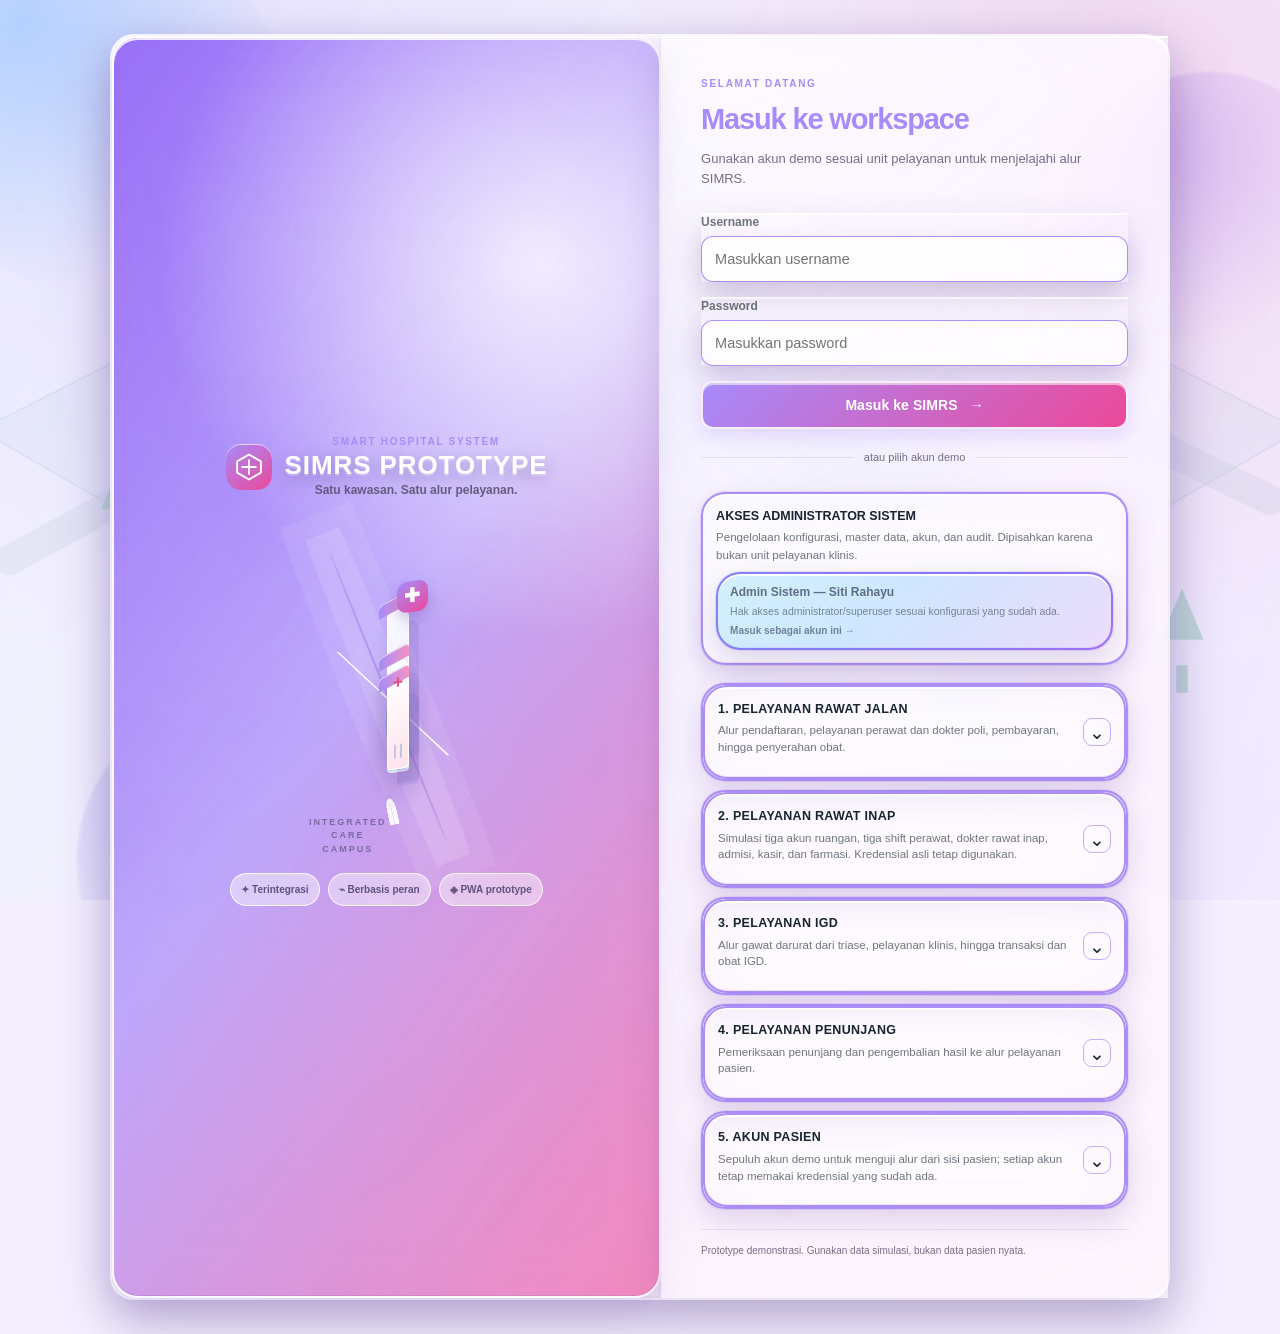
==== commit ee146693: "Add files via upload" ====
--- a/index.html
+++ b/index.html
@@ -6,14 +6,14 @@
 <title>SIMRS PROTOTYPE</title>
 <meta name="description" content="Prototype sistem informasi manajemen rumah sakit terintegrasi: pendaftaran, poli, laboratorium, farmasi, kasir, dan rekam medis dalam satu alur.">
 <meta name="theme-color" content="#8B5CF6">
-<meta name="application-version" content="v16.5.21">
+<meta name="application-version" content="v16.5.23">
 <meta name="apple-mobile-web-app-capable" content="yes">
 <meta name="apple-mobile-web-app-status-bar-style" content="default">
 <meta name="apple-mobile-web-app-title" content="SIMRS PROTOTYPE">
 <link rel="manifest" href="manifest.json">
-<link rel="icon" href="icon-192.png?v=16.5.21" type="image/png">
-<link rel="apple-touch-icon" href="apple-touch-icon.png?v=16.5.21">
-<link rel="stylesheet" href="style.css?v=16.5.21">
+<link rel="icon" href="icon-192.png?v=16.5.23" type="image/png">
+<link rel="apple-touch-icon" href="apple-touch-icon.png?v=16.5.23">
+<link rel="stylesheet" href="style.css?v=16.5.23">
 </head>
 <body>
 <div class="bg-bubbles" aria-hidden="true">
@@ -46,16 +46,16 @@
 <div id="toast-root" class="toast-container"></div>
 <div id="print-area" class="print-only"></div>
 <script src="qrcode.lib.js"></script>
-<script src="theme-system.js?v=16.5.21"></script>
-<script src="modules/rawat-inap/core.js?v=16.5.21"></script>
-<script src="modules/01-core-store-master.js?v=16.5.21"></script>
-<script src="modules/02-navigation-auth-shell.js?v=16.5.21"></script>
-<script src="modules/03-patient-app.js?v=16.5.21"></script>
-<script src="modules/04-registration-booking.js?v=16.5.21"></script>
-<script src="modules/05-outpatient.js?v=16.5.21"></script>
-<script src="modules/06-diagnostics-pharmacy-cashier.js?v=16.5.21"></script>
-<script src="modules/07-inpatient-medical-records.js?v=16.5.21"></script>
-<script src="modules/08-queue-igd-bootstrap.js?v=16.5.21"></script>
+<script src="theme-system.js?v=16.5.23"></script>
+<script src="modules/rawat-inap/core.js?v=16.5.23"></script>
+<script src="modules/01-core-store-master.js?v=16.5.23"></script>
+<script src="modules/02-navigation-auth-shell.js?v=16.5.23"></script>
+<script src="modules/03-patient-app.js?v=16.5.23"></script>
+<script src="modules/04-registration-booking.js?v=16.5.23"></script>
+<script src="modules/05-outpatient.js?v=16.5.23"></script>
+<script src="modules/06-diagnostics-pharmacy-cashier.js?v=16.5.23"></script>
+<script src="modules/07-inpatient-medical-records.js?v=16.5.23"></script>
+<script src="modules/08-queue-igd-bootstrap.js?v=16.5.23"></script>
 <script>
 /* PANDUAN PREVIEW LOKAL: browser sering memblokir file JavaScript eksternal dari file://.
    Jika bundle modular tidak berjalan, tampilkan petunjuk, bukan halaman kosong. */
--- a/style.css
+++ b/style.css
@@ -1349,3 +1349,84 @@
 @media(max-width:420px){.simrs-login-hero{min-height:340px}.simrs-login-campus{height:175px}.simrs-login-brand h1{font-size:19px}.simrs-campus-scene{height:235px}.simrs-campus-shortcut{padding:8px;gap:6px}.simrs-campus-shortcut>span:first-child{width:28px;height:28px;flex-basis:28px}.simrs-campus-shortcut strong{font-size:10px}.simrs-campus-heading h2{font-size:18px}.simrs-campus-live{display:none}}
 @media(prefers-reduced-motion:reduce){.simrs-campus-unit,.simrs-campus-shortcut,:is(.field input,.field select,.field textarea){transition:none!important}.simrs-campus-unit:hover{transform:none}}
 @media(forced-colors:active){.simrs-campus-nav,.simrs-login-panel,.simrs-campus-shortcut,.simrs-unit-label{border:1px solid CanvasText}.simrs-campus-unit,.simrs-campus-shortcut{color:ButtonText}.simrs-building-art{border:1px solid CanvasText}}
+
+
+/* =====================================================================
+   PENCARIAN KODE: V16.5.23 — SAMSUNG GLASS 3D NAV ICONS + PATIENT JOURNEY MAP
+   Ikon navigasi dibuat konsisten lewat wadah glass; peta pasien mengikuti status episode.
+   ===================================================================== */
+.bottom-tabbar .tab-item .ic,.nav-item .ic{
+  position:relative;isolation:isolate;border-radius:11px;
+  color:var(--accent,#8b5cf6);
+  background:linear-gradient(145deg,rgba(255,255,255,.96),color-mix(in srgb,var(--accent,#8b5cf6) 14%,white) 54%,color-mix(in srgb,var(--accent-2,#ec4899) 20%,white));
+  border:1px solid rgba(255,255,255,.94);
+  box-shadow:0 3px 0 color-mix(in srgb,var(--accent,#8b5cf6) 22%,#d8c9f4),0 5px 10px rgba(56,38,105,.13),inset 0 1px 0 #fff;
+  text-shadow:0 1px 0 rgba(255,255,255,.9);
+  transition:transform .18s ease,box-shadow .18s ease,background .18s ease;
+}
+.bottom-tabbar .tab-item.active .ic,.nav-item.active .ic{
+  color:#fff;background:linear-gradient(145deg,var(--accent,#8b5cf6),var(--accent-2,#ec4899));
+  box-shadow:0 4px 0 color-mix(in srgb,var(--accent,#8b5cf6) 55%,#47346f),0 7px 14px color-mix(in srgb,var(--accent,#8b5cf6) 25%,transparent),inset 0 1px 0 rgba(255,255,255,.75);
+  text-shadow:0 1px 2px rgba(40,20,70,.25);
+}
+.bottom-tabbar .tab-item:active .ic,.nav-item:active .ic{transform:translateY(2px);box-shadow:0 1px 0 color-mix(in srgb,var(--accent,#8b5cf6) 22%,#d8c9f4),inset 0 1px 0 #fff}
+.admin-menu-hamburger{display:inline-grid;place-items:center;width:30px;height:30px;border-radius:10px;color:var(--accent,#8b5cf6);background:linear-gradient(145deg,#fff,color-mix(in srgb,var(--accent,#8b5cf6) 17%,white) 55%,color-mix(in srgb,var(--accent-2,#ec4899) 18%,white));border:1px solid rgba(255,255,255,.95);box-shadow:0 3px 0 color-mix(in srgb,var(--accent,#8b5cf6) 25%,#ddd2f7),0 5px 10px rgba(56,38,105,.13),inset 0 1px 0 white;font-size:18px;line-height:1}
+.admin-top-menu-btn{display:inline-flex;align-items:center;gap:8px;border-radius:15px!important;background:linear-gradient(145deg,rgba(255,255,255,.94),color-mix(in srgb,var(--accent,#8b5cf6) 7%,white))!important;border:1px solid rgba(255,255,255,.95)!important;box-shadow:0 5px 0 color-mix(in srgb,var(--accent,#8b5cf6) 15%,#e5def4),0 8px 18px rgba(56,38,105,.10),inset 0 1px 0 white!important}
+.patient-journey-map{margin:12px 0 18px;padding:15px;border-radius:22px;border:1px solid var(--simrs-glass-border,rgba(139,92,246,.25));background:linear-gradient(145deg,color-mix(in srgb,var(--paper,#fff) 92%,white),color-mix(in srgb,var(--accent,#8b5cf6) 5%,var(--paper,#fff)));box-shadow:var(--simrs-glass-shadow,0 16px 32px rgba(45,35,88,.1));overflow:hidden}
+.journey-map-head{display:flex;justify-content:space-between;align-items:center;gap:10px;margin-bottom:10px}.journey-map-head h3{font-size:16px;margin:4px 0 0;letter-spacing:-.025em}.journey-map-current{padding:7px 10px;border-radius:999px;background:linear-gradient(120deg,color-mix(in srgb,var(--accent,#8b5cf6) 13%,white),color-mix(in srgb,var(--accent-2,#ec4899) 12%,white));border:1px solid var(--simrs-glass-border);font-size:11px;font-weight:800;color:var(--clinical-dark,#302044)}
+.journey-map-scene{position:relative;isolation:isolate;min-height:185px;overflow:hidden;border-radius:17px;background:radial-gradient(ellipse at 50% 0%,color-mix(in srgb,var(--accent-2,#ec4899) 13%,white),transparent 70%),linear-gradient(145deg,color-mix(in srgb,var(--accent,#8b5cf6) 7%,white),color-mix(in srgb,#a7dfd0 20%,var(--paper,#fff)));}
+.journey-map-ground{position:absolute;inset:10% 3% 0;border:1px solid rgba(255,255,255,.9);border-radius:18px;background:linear-gradient(135deg,rgba(255,255,255,.32),color-mix(in srgb,var(--accent,#8b5cf6) 7%,transparent));transform:perspective(460px) rotateX(48deg) rotateZ(-5deg) scale(1.08);box-shadow:inset 0 1px 0 white;z-index:-1}
+.journey-map-route{position:absolute;left:8%;right:8%;top:53%;height:5px;border-radius:99px;background:linear-gradient(90deg,var(--accent,#8b5cf6) 0%,var(--accent-2,#ec4899) var(--journey-progress),rgba(130,120,155,.18) var(--journey-progress),rgba(130,120,155,.18) 100%);box-shadow:0 2px 5px rgba(78,44,132,.12);z-index:0}
+.journey-map-nodes{position:relative;z-index:1;display:grid;grid-template-columns:repeat(var(--journey-count, 4),minmax(0,1fr));grid-template-columns:repeat(auto-fit,minmax(58px,1fr));gap:4px;padding:17px 7px 27px;align-items:end}
+.journey-map-node{display:flex;min-width:0;flex-direction:column;align-items:center;gap:6px;text-align:center;color:var(--muted,#716982)}.journey-map-node>strong{font-size:10px;line-height:1.2;max-width:100%;overflow-wrap:anywhere;font-weight:750}.journey-map-building{position:relative;display:flex;align-items:flex-end;justify-content:center;gap:3px;width:clamp(35px,6vw,55px);height:54px;padding:7px 5px 5px;border:1px solid rgba(255,255,255,.98);border-radius:7px 7px 3px 3px;background:linear-gradient(145deg,#fff,color-mix(in srgb,var(--accent,#8b5cf6) 17%,white));box-shadow:5px 6px 0 color-mix(in srgb,var(--accent,#8b5cf6) 20%,transparent),0 8px 12px rgba(48,34,86,.12),inset 0 1px 0 white;transform:skewY(-5deg)}.journey-map-building i{width:5px;height:15px;border-radius:2px 2px 0 0;background:linear-gradient(#a9e9f7,#6cb8df);border:1px solid rgba(255,255,255,.85)}.journey-map-building b{position:absolute;top:-9px;left:50%;transform:translateX(-50%);font-size:12px;font-weight:900;white-space:nowrap;color:var(--accent,#8b5cf6);filter:drop-shadow(0 1px 1px white)}.journey-map-node.done .journey-map-building{background:linear-gradient(145deg,#fff,#d8f7e8);box-shadow:5px 6px 0 rgba(30,160,110,.2),0 8px 12px rgba(48,34,86,.1),inset 0 1px 0 white}.journey-map-node.done .journey-map-building b{color:#16845d}.journey-map-node.active .journey-map-building{background:linear-gradient(145deg,#fff,color-mix(in srgb,var(--accent-2,#ec4899) 35%,white));box-shadow:6px 7px 0 color-mix(in srgb,var(--accent-2,#ec4899) 30%,transparent),0 11px 18px rgba(92,48,151,.2),inset 0 1px 0 white}.journey-map-node.active>strong{color:var(--clinical-dark,#302044)}
+.journey-map-person{position:absolute;z-index:3;left:calc(8% + (84% * var(--journey-person-x,0) / 100));top:calc(53% - 22px);width:26px;height:34px;transform:translateX(-50%);transition:left .55s cubic-bezier(.2,.8,.2,1);filter:drop-shadow(0 4px 4px rgba(57,30,105,.22));pointer-events:none}.journey-map-person span{position:absolute;top:0;left:9px;width:10px;height:10px;border-radius:50%;background:linear-gradient(145deg,#fff,var(--accent-2,#ec4899));border:1px solid white;box-shadow:0 2px 4px rgba(48,25,95,.2);font-size:0}.journey-map-person b{position:absolute;top:10px;left:5px;width:17px;height:15px;border-radius:8px 8px 5px 5px;background:linear-gradient(145deg,var(--accent,#8b5cf6),var(--accent-2,#ec4899));border:1px solid rgba(255,255,255,.9);font-size:0}.journey-map-person i{position:absolute;top:22px;left:4px;width:19px;height:8px;border-radius:5px;background:linear-gradient(90deg,var(--accent,#8b5cf6),var(--accent-2,#ec4899));font-size:0}.journey-map-person.is-finished{filter:drop-shadow(0 0 5px rgba(28,170,112,.5))}.journey-map-note{margin:9px 1px 0;font-size:10px;line-height:1.45;color:var(--muted,#716982)}.patient-flow-timeline{display:flex;flex-wrap:wrap;gap:8px;margin-top:12px}.patient-flow-timeline .patient-flow-step{flex:1 1 145px;min-width:0;border:1px solid var(--simrs-glass-border,rgba(139,92,246,.2));border-radius:14px;background:color-mix(in srgb,var(--paper,#fff) 85%,transparent);box-shadow:0 4px 12px rgba(48,34,86,.05);padding:10px}.patient-flow-timeline .patient-flow-step.active{border-color:var(--accent-2,#ec4899);background:linear-gradient(135deg,color-mix(in srgb,var(--accent,#8b5cf6) 9%,white),color-mix(in srgb,var(--accent-2,#ec4899) 12%,white));box-shadow:0 7px 18px color-mix(in srgb,var(--accent,#8b5cf6) 13%,transparent)}
+@media(max-width:600px){.patient-journey-map{padding:10px}.journey-map-scene{min-height:160px}.journey-map-nodes{gap:2px;padding:14px 4px 25px}.journey-map-building{width:34px;height:45px;gap:2px;padding:5px 3px}.journey-map-building i{width:4px;height:12px}.journey-map-node>strong{font-size:9px}.journey-map-person{transform:translateX(-50%) scale(.85);transform-origin:top center}.journey-map-head{align-items:flex-start}.journey-map-current{max-width:48%;white-space:normal;text-align:right}.patient-flow-timeline .patient-flow-step{flex-basis:calc(50% - 8px);padding:8px}}
+@media(prefers-reduced-motion:reduce){.bottom-tabbar .tab-item .ic,.nav-item .ic,.journey-map-person{transition:none!important}.bottom-tabbar .tab-item:active .ic,.nav-item:active .ic{transform:none}}
+@media(forced-colors:active){.journey-map-node,.journey-map-building,.journey-map-person span,.journey-map-person b,.journey-map-person i{border:1px solid CanvasText}.journey-map-route{background:Highlight}}
+
+/* V16.5.23 — final harmonisasi Samsung Glass 3D untuk hamburger + panel akses cepat */
+.admin-top-menu-btn{
+  gap:9px!important;padding:5px 12px 5px 6px!important;border:1.8px solid rgba(255,255,255,.96)!important;
+  background:linear-gradient(135deg,rgba(255,255,255,.96),color-mix(in srgb,var(--accent,#8b5cf6) 9%,white) 58%,color-mix(in srgb,var(--accent-2,#ec4899) 12%,white))!important;
+  box-shadow:0 4px 0 color-mix(in srgb,var(--accent,#8b5cf6) 22%,#e4d8f7),0 8px 18px rgba(72,43,125,.16),inset 0 1.5px 0 #fff!important;
+  color:var(--ink,#302044)!important;transition:transform .18s ease,box-shadow .18s ease,border-color .18s ease;
+}
+.admin-menu-hamburger{
+  position:relative;isolation:isolate;width:32px!important;height:32px!important;border-radius:11px!important;
+  color:#fff!important;background:linear-gradient(145deg,var(--accent,#8b5cf6),var(--accent-2,#ec4899))!important;
+  border:1.5px solid rgba(255,255,255,.98)!important;
+  box-shadow:0 3px 0 color-mix(in srgb,var(--accent,#8b5cf6) 55%,#403064),0 6px 12px rgba(75,43,130,.22),inset 0 1.5px 0 rgba(255,255,255,.75)!important;
+  text-shadow:0 1px 2px rgba(48,24,90,.25);
+}
+.admin-top-menu-btn:hover{transform:translateY(-1px);border-color:var(--accent-2,#ec4899)!important;box-shadow:0 5px 0 color-mix(in srgb,var(--accent,#8b5cf6) 22%,#e4d8f7),0 12px 22px rgba(72,43,125,.2),inset 0 1.5px 0 #fff!important}
+.admin-top-menu-btn:active{transform:translateY(1px);box-shadow:0 1px 0 color-mix(in srgb,var(--accent,#8b5cf6) 25%,#e4d8f7),inset 0 1px 0 #fff!important}
+.admin-folder-overlay{z-index:10000!important;background:rgba(31,20,54,.42)!important;backdrop-filter:blur(12px) saturate(120%);-webkit-backdrop-filter:blur(12px) saturate(120%)}
+.admin-menu-folder{
+  color:var(--ink,#302044)!important;border:2px solid transparent!important;border-radius:26px!important;
+  background:linear-gradient(145deg,rgba(255,255,255,.94),rgba(249,243,255,.90) 58%,rgba(255,239,249,.92)) padding-box,
+    linear-gradient(135deg,rgba(255,255,255,.99),var(--accent,#8b5cf6),var(--accent-2,#ec4899),rgba(255,255,255,.96)) border-box!important;
+  box-shadow:0 26px 65px rgba(40,22,78,.30),0 8px 22px rgba(113,70,181,.12),inset 0 2px 0 #fff,inset 0 -1px 0 rgba(139,92,246,.10)!important;
+}
+.admin-folder-head{align-items:center!important;padding:3px 2px 13px!important;border-bottom:1px solid color-mix(in srgb,var(--accent,#8b5cf6) 16%,transparent);}
+.admin-folder-head .ops-eyebrow{color:var(--accent,#8b5cf6)!important;letter-spacing:.13em;font-weight:900}
+.admin-folder-head h2{color:var(--ink,#302044)!important;letter-spacing:-.035em}
+.admin-folder-head .hint{color:var(--ink-soft,#685a7c)!important;line-height:1.45}
+.admin-folder-head #btn-close-admin-folder{flex:0 0 auto;border:1.5px solid rgba(255,255,255,.98)!important;background:linear-gradient(145deg,#fff,color-mix(in srgb,var(--accent,#8b5cf6) 10%,white),color-mix(in srgb,var(--accent-2,#ec4899) 10%,white))!important;box-shadow:0 3px 0 color-mix(in srgb,var(--accent,#8b5cf6) 20%,#e6dcf5),0 6px 13px rgba(60,35,100,.12),inset 0 1px 0 #fff!important}
+.admin-folder-grid{gap:11px!important;padding-top:3px}
+.admin-folder-item{
+  position:relative;isolation:isolate;min-width:0;overflow-wrap:anywhere;color:var(--ink,#302044)!important;
+  border:1.6px solid transparent!important;border-radius:18px!important;
+  background:linear-gradient(150deg,rgba(255,255,255,.96),rgba(247,241,255,.90) 60%,rgba(255,240,249,.88)) padding-box,
+    linear-gradient(140deg,rgba(255,255,255,.98),color-mix(in srgb,var(--accent,#8b5cf6) 64%,white),color-mix(in srgb,var(--accent-2,#ec4899) 64%,white)) border-box!important;
+  box-shadow:0 5px 0 color-mix(in srgb,var(--accent,#8b5cf6) 17%,#e9e0f5),0 8px 16px rgba(76,45,125,.10),inset 0 1.5px 0 #fff!important;
+  transition:transform .18s ease,box-shadow .18s ease,border-color .18s ease;
+}
+.admin-folder-icon{display:grid;place-items:center;width:43px;height:43px;border-radius:14px;font-size:23px!important;line-height:1;background:linear-gradient(145deg,#fff,color-mix(in srgb,var(--accent,#8b5cf6) 13%,white) 55%,color-mix(in srgb,var(--accent-2,#ec4899) 16%,white));border:1px solid rgba(255,255,255,.98);box-shadow:0 3px 0 color-mix(in srgb,var(--accent,#8b5cf6) 19%,#e4d9f3),0 5px 10px rgba(72,43,125,.11),inset 0 1px 0 #fff}
+.admin-folder-item>span:last-child{font-size:11px;line-height:1.3;font-weight:850;text-align:center;overflow-wrap:anywhere}
+.admin-folder-item:hover{transform:translateY(-2px)!important;border-color:var(--accent-2,#ec4899)!important;box-shadow:0 7px 0 color-mix(in srgb,var(--accent,#8b5cf6) 18%,#e9e0f5),0 13px 22px rgba(76,45,125,.16),inset 0 1.5px 0 #fff!important}
+.admin-folder-item:active{transform:translateY(1px)!important;box-shadow:0 1px 0 color-mix(in srgb,var(--accent,#8b5cf6) 18%,#e9e0f5),inset 0 1px 0 #fff!important}
+.admin-folder-item:focus-visible,.admin-folder-head #btn-close-admin-folder:focus-visible,.admin-top-menu-btn:focus-visible{outline:3px solid color-mix(in srgb,var(--accent-2,#ec4899) 70%,white)!important;outline-offset:3px!important}
+@media(max-width:760px){.admin-menu-folder{max-height:calc(100dvh - 24px)!important;overflow-y:auto;overscroll-behavior:contain}.admin-folder-grid{gap:8px!important}.admin-folder-item{min-height:80px!important;padding:8px 4px!important}.admin-folder-icon{width:37px;height:37px;font-size:20px!important;border-radius:12px}.admin-folder-item>span:last-child{font-size:10px}}
+@media(max-width:430px){.admin-folder-grid{gap:6px!important}.admin-folder-item{min-height:74px!important;border-radius:14px!important}.admin-folder-icon{width:33px;height:33px;font-size:18px!important}.admin-folder-item>span:last-child{font-size:9px}.admin-menu-folder{padding:12px!important;border-radius:20px!important}}
+@media(prefers-reduced-motion:reduce){.admin-top-menu-btn,.admin-folder-item{transition:none!important}.admin-top-menu-btn:hover,.admin-folder-item:hover,.admin-folder-item:active{transform:none!important}}
+@media(forced-colors:active){.admin-menu-folder,.admin-folder-item,.admin-folder-icon,.admin-top-menu-btn,.admin-menu-hamburger{forced-color-adjust:auto;border:1px solid ButtonText!important;background:Canvas!important;color:CanvasText!important;box-shadow:none!important}.admin-folder-item:focus-visible,.admin-top-menu-btn:focus-visible{outline:2px solid Highlight!important}}
